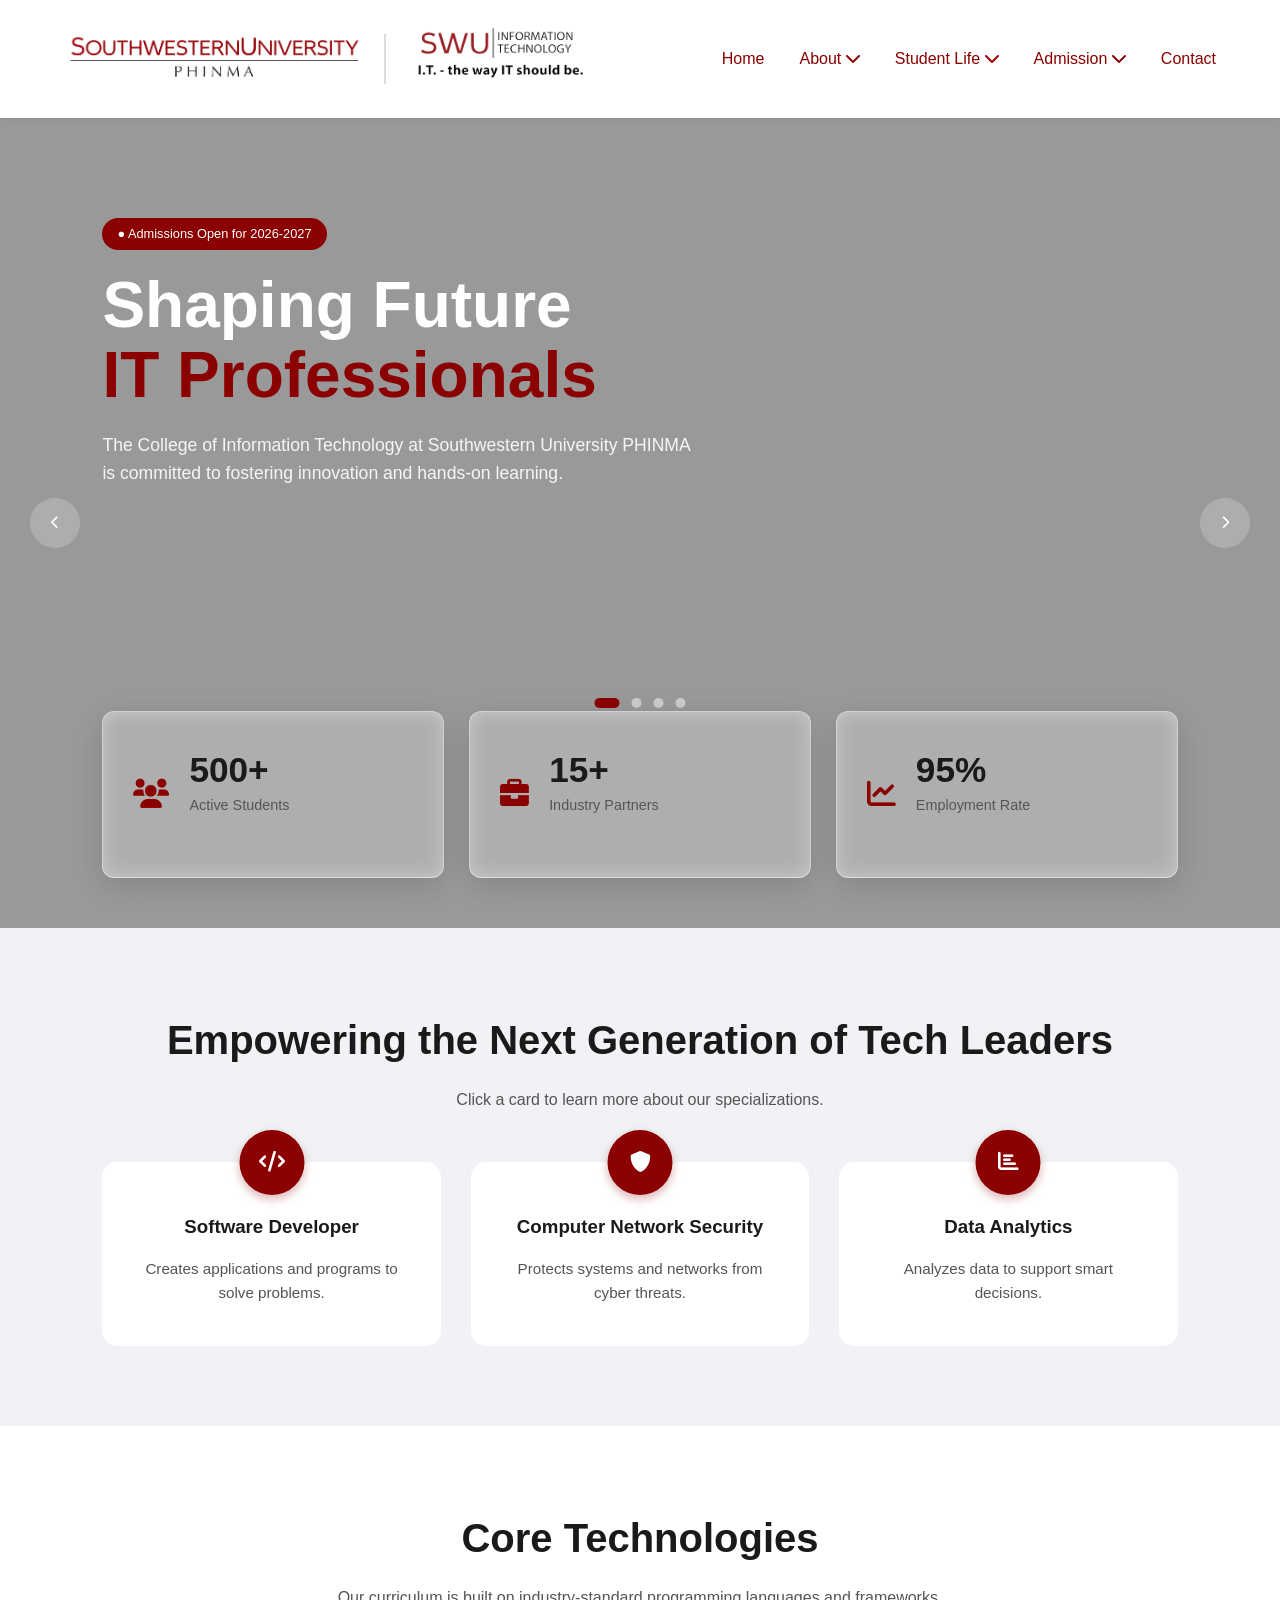
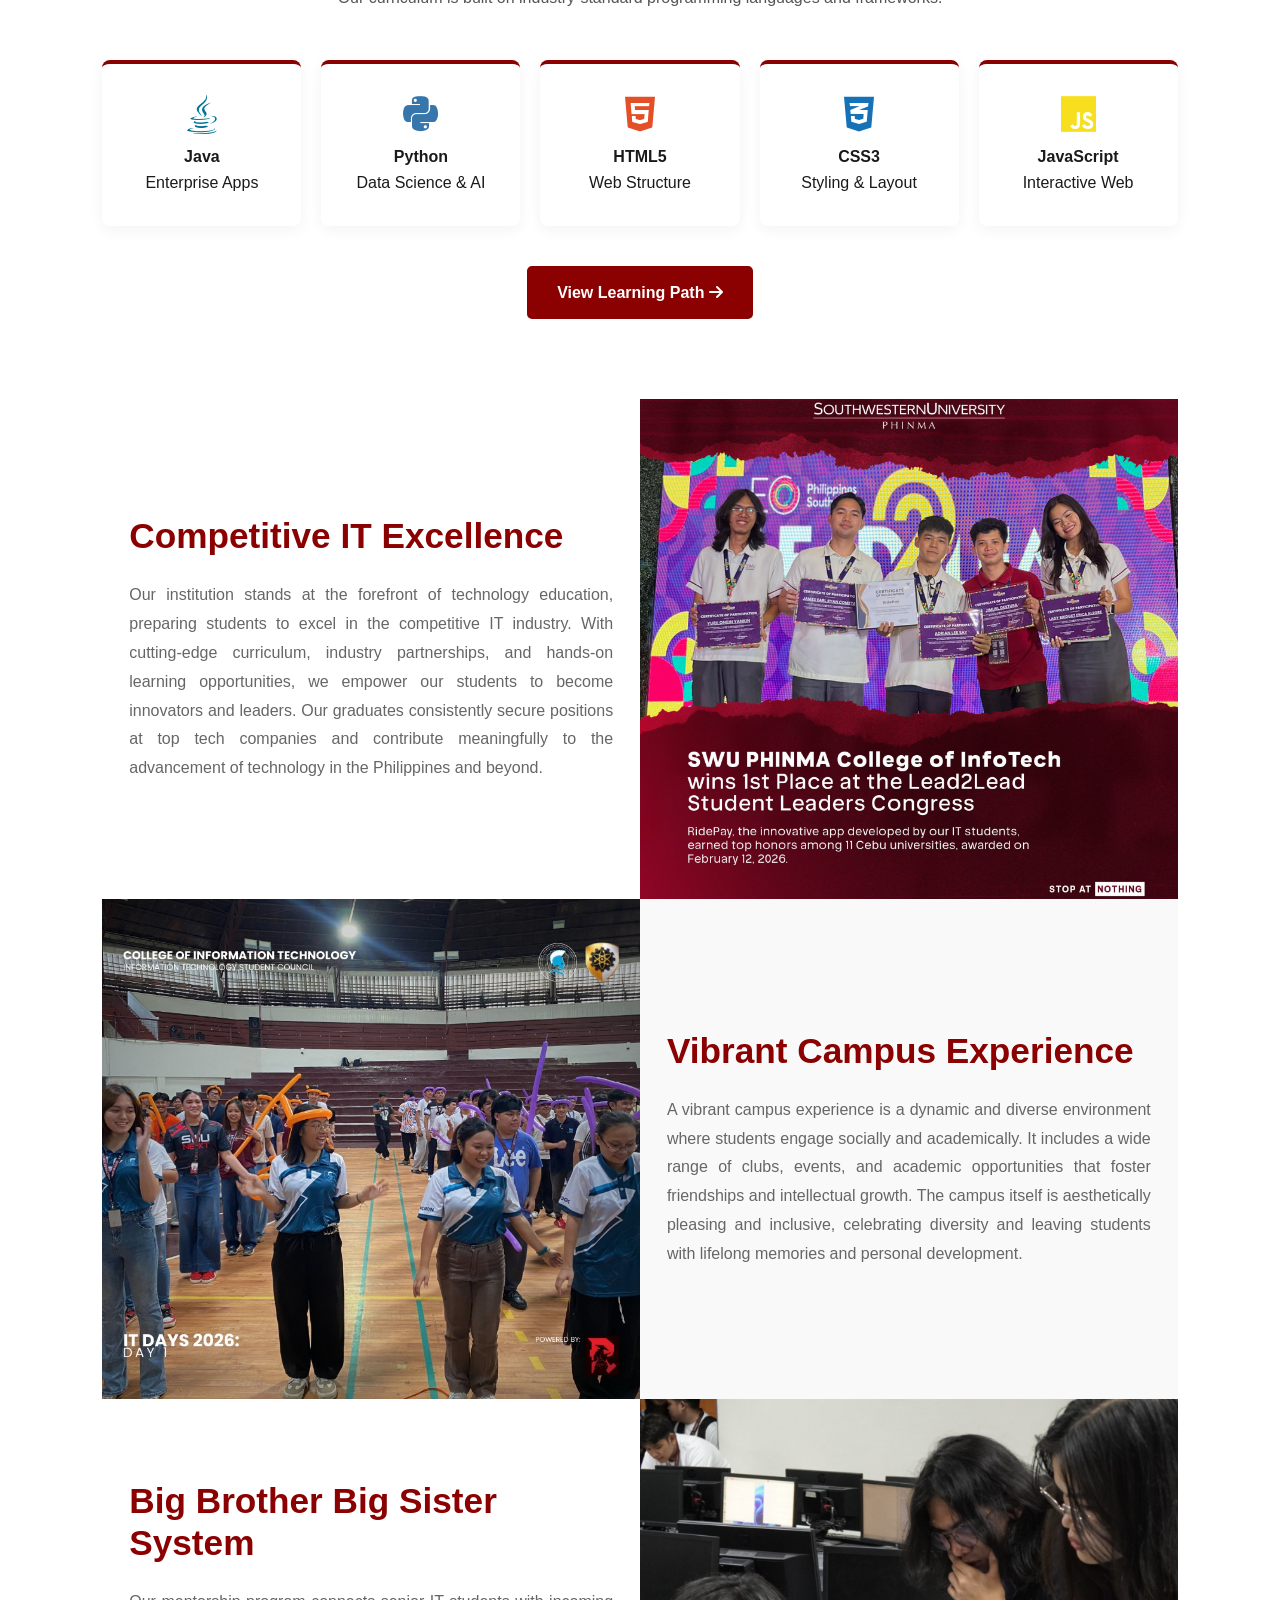
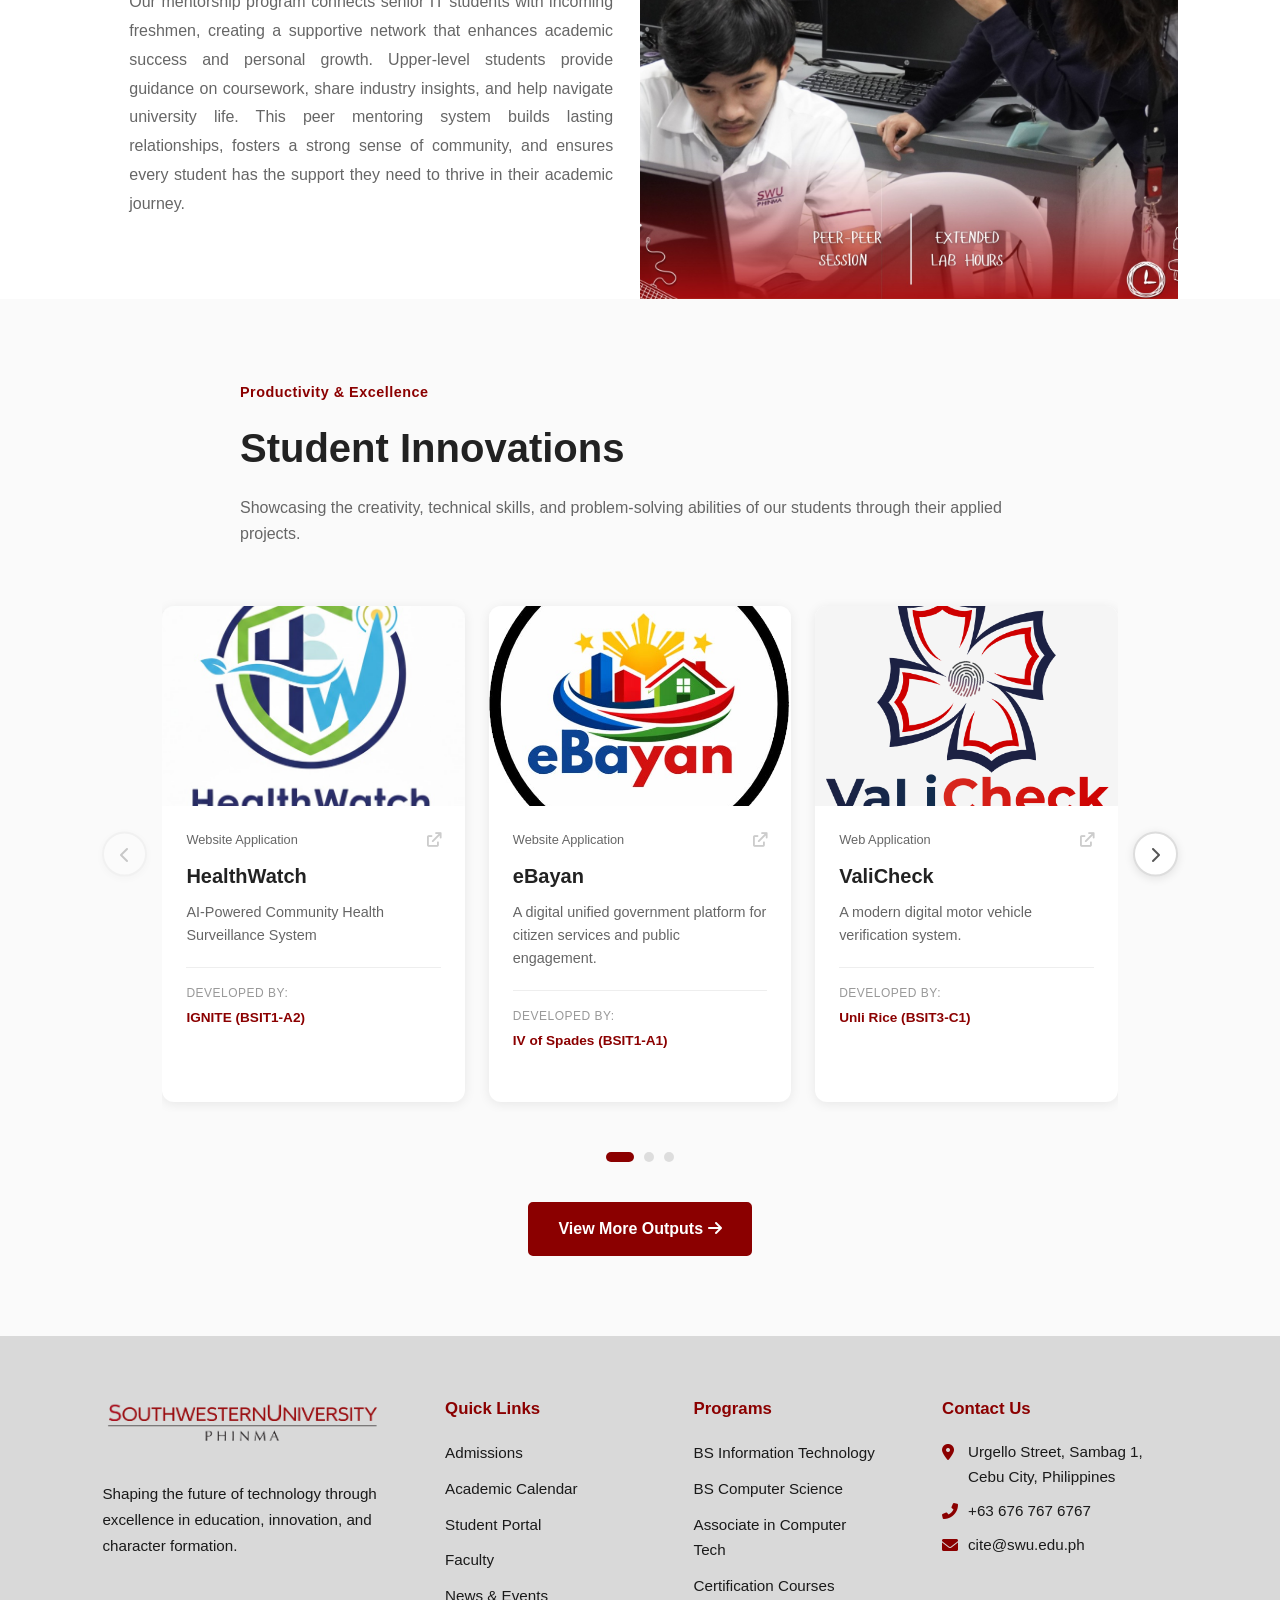
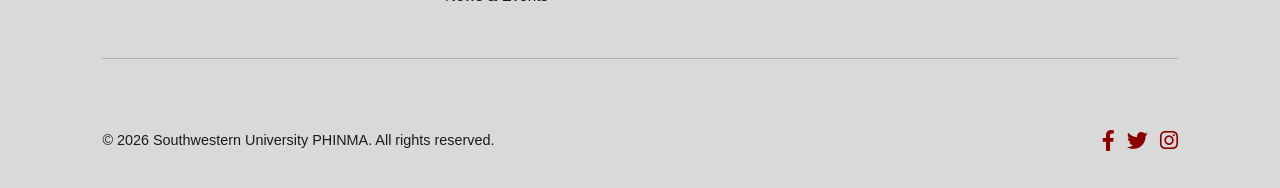
==== index.html @ 3eb36c4c "Initial commit" ====
<!DOCTYPE html>
<html lang="en">
<head>
    <meta charset="UTF-8">
    <meta name="viewport" content="width=device-width, initial-scale=1.0">
    <title>SWU PHINMA - College of Information Technology</title>
    <link rel="icon" type="image/png" href="assets/images/branding/logos/SWU-PHINMA-Seal.jpg">
    <link rel="stylesheet" href="https://cdnjs.cloudflare.com/ajax/libs/font-awesome/6.0.0/css/all.min.css">
    <link rel="stylesheet" href="assets/css/style.css">
</head>
<body>

    <header>
        <div class="logo-container">
            <a href="https://swu.phinma.edu.ph/" target="_blank" class="logo">
                <img src="assets/images/branding/logos/university_banner.swu.png" alt="Southwestern University PHINMA Logo" class="logo-img">
            </a>
            <div class="logo-divider"></div>
            <div class="logo it-logo">
                <a href="#">
                <img src="assets/images/branding/logos/it_banner.swu.png" alt="SWU Information Technology" class="it-logo-img">
                </a>
            </div>
        </div>
        <nav>
            <ul>
                <li><a href="#">Home</a></li>
                <li class="dropdown">
                    <a href="#">About <i class="fas fa-chevron-down"></i></a>
                    <ul class="dropdown-menu">
                        <li><a href="https://swu.phinma.edu.ph/about-swu/" target="_blank">About SWU</a></li>
                        <li><a href="pages/about-swu-it.html">About SWU-IT</a></li>
                        <li><a href="pages/virtual-tour.html">Virtual Tour</a></li>
                    </ul>
                </li>
                <li class="dropdown">
                    <a href="#">Student Life <i class="fas fa-chevron-down"></i></a>
                    <ul class="dropdown-menu">
                        <li><a href="#student-outputs-section">Student Outputs</a></li>
                        <li><a href="pages/organizations.html">Organizations</a></li>
                    </ul>
                </li>
                <li class="dropdown">
                    <a href="#">Admission <i class="fas fa-chevron-down"></i></a>
                    <ul class="dropdown-menu">
                        <li><a href="#">How to Apply</a></li>
                        <li><a href="#">Requirements</a></li>
                        <li><a href="#">Tuition Fees</a></li>
                    </ul>
                </li>
                <li><a href="pages/contact.html">Contact</a></li>
            </ul>
        </nav>
    </header>

    <section class="hero" id="home">
        <div class="slider">
            <div class="slide active">
                <video autoplay muted loop playsinline class="bg-media">
                    <source src="assets/videos/random_loop.mp4" type="video/mp4">
                </video>
            </div>
            <div class="slide"><img src="assets/images/gallery/rvr_opening.png" alt="SWU RVR Building" class="bg-media"></div>
            <div class="slide"><img src="assets/images/gallery/magna_people.png" alt="IT Magna Cum Laude Graduates" class="bg-media"></div>
            <div class="slide"><img src="assets/images/gallery/community.jpg" alt="Graduation" class="bg-media"></div>
        </div>

        <div class="hero-content">
            <a href="#admissions" class="admissions-badge">● Admissions Open for 2026-2027</a>
            <h1>Shaping Future<br><span class="highlight">IT Professionals</span></h1>
            <p>The College of Information Technology at Southwestern University PHINMA is committed to fostering innovation and hands-on learning.</p>
        </div>

        <button class="prev-btn"><i class="fas fa-chevron-left"></i></button>
        <button class="next-btn"><i class="fas fa-chevron-right"></i></button>

        <div class="indicators">
            <span class="dot active"></span>
            <span class="dot"></span>
            <span class="dot"></span>
            <span class="dot"></span>
        </div>

        <div class="stats-container">
            <div class="stat-card"><i class="fas fa-users"></i><div><h2>500+</h2><p>Active Students</p></div></div>
            <div class="stat-card"><i class="fas fa-briefcase"></i><div><h2>15+</h2><p>Industry Partners</p></div></div>
            <div class="stat-card"><i class="fas fa-chart-line"></i><div><h2>95%</h2><p>Employment Rate</p></div></div>
        </div>
    </section>

    <section class="section-padding bg-gray">
        <div class="section-header text-center">
            <h2>Empowering the Next Generation of Tech Leaders</h2>
            <p>Click a card to learn more about our specializations.</p>
        </div>
        <div class="career-grid">
            <div class="career-card">
                <div class="icon-circle"><i class="fas fa-code"></i></div>
                <h3>Software Developer</h3>
                <p>Creates applications and programs to solve problems.</p>
            </div>
            <div class="career-card">
                <div class="icon-circle"><i class="fas fa-shield-alt"></i></div>
                <h3>Computer Network Security</h3>
                <p>Protects systems and networks from cyber threats.</p>
            </div>
            <div class="career-card">
                <div class="icon-circle"><i class="fas fa-chart-bar"></i></div>
                <h3>Data Analytics</h3>
                <p>Analyzes data to support smart decisions.</p>
            </div>
        </div>
    </section>

    <section class="section-padding" id="learning-path-section">
        <div class="section-header text-center">
            <h2>Core Technologies</h2>
            <p>Our curriculum is built on industry-standard programming languages and frameworks.</p>
        </div>
        <div class="tech-grid">
            <div class="tech-card"><i class="fab fa-java java-color"></i><h4>Java</h4><p>Enterprise Apps</p></div>
            <div class="tech-card"><i class="fab fa-python python-color"></i><h4>Python</h4><p>Data Science & AI</p></div>
            <div class="tech-card"><i class="fab fa-html5 html-color"></i><h4>HTML5</h4><p>Web Structure</p></div>
            <div class="tech-card"><i class="fab fa-css3-alt css-color"></i><h4>CSS3</h4><p>Styling & Layout</p></div>
            <div class="tech-card"><i class="fab fa-js js-color"></i><h4>JavaScript</h4><p>Interactive Web</p></div>
        </div>
        <div class="text-center">
            <a href="javascript:void(0)" class="btn-red" id="viewPathBtn">
                View Learning Path <i class="fas fa-arrow-right"></i>
            </a>
        </div>
    </section>

    <!-- Campus Life & Programs Section -->
    <section class="campus-programs-section">
        <!-- Row 1: Competitive IT Excellence -->
        <div class="campus-row">
            <div class="campus-content">
                <h2>Competitive IT Excellence</h2>
                <p>Our institution stands at the forefront of technology education, preparing students to excel in the competitive IT industry. With cutting-edge curriculum, industry partnerships, and hands-on learning opportunities, we empower our students to become innovators and leaders. Our graduates consistently secure positions at top tech companies and contribute meaningfully to the advancement of technology in the Philippines and beyond.</p>
            </div>
            <div class="campus-image">
                <div class="image-placeholder">
                    <!-- ADD YOUR IMAGE HERE: Replace src with your image path -->
                    <img src="assets/images/organizations/Lead2Lead.jpg" alt="Competitive IT Excellence">
                    <!-- Example: <img src="assets/images/your-image.jpg" alt="Description"> -->
                </div>
            </div>
        </div>

        <!-- Row 2: Vibrant Campus Experience -->
        <div class="campus-row reverse">
            <div class="campus-image">
                <div class="image-placeholder">
                    <!-- ADD YOUR IMAGE HERE: Replace the icon below with <img src="assets/images/your-image.jpg" alt="Description"> -->
                    <img src="assets/images/organizations/VibrantExp.jpg">
                </div>
            </div>
            <div class="campus-content">
                <h2>Vibrant Campus Experience</h2>
                <p>A vibrant campus experience is a dynamic and diverse environment where students engage socially and academically. It includes a wide range of clubs, events, and academic opportunities that foster friendships and intellectual growth. The campus itself is aesthetically pleasing and inclusive, celebrating diversity and leaving students with lifelong memories and personal development.</p>
            </div>
        </div>

        <!-- Row 3: Big Brother Big Sister System -->
        <div class="campus-row">
            <div class="campus-content">
                <h2>Big Brother Big Sister System</h2>
                <p>Our mentorship program connects senior IT students with incoming freshmen, creating a supportive network that enhances academic success and personal growth. Upper-level students provide guidance on coursework, share industry insights, and help navigate university life. This peer mentoring system builds lasting relationships, fosters a strong sense of community, and ensures every student has the support they need to thrive in their academic journey.</p>
            </div>
            <div class="campus-image">
                <div class="image-placeholder">
                    <!-- ADD YOUR IMAGE HERE: Replace the icon below with <img src="assets/images/your-image.jpg" alt="Description"> -->
                    <img src="assets/images/organizations/BigBro.jpg">
                </div>
            </div>
        </div>
    </section>

    <!-- Sample Student Outputs Section -->
    <section class="section-padding bg-gray" id="student-outputs-section">
        <div class="outputs-header">
            <span class="section-badge">Productivity & Excellence</span>
            <h2>Student Innovations</h2>
            <p>Showcasing the creativity, technical skills, and problem-solving abilities of our students through their applied projects.</p>
        </div>

        <div class="outputs-carousel-wrapper">
            <button class="outputs-nav-btn prev-outputs-btn" aria-label="Previous projects">
                <i class="fas fa-chevron-left"></i>
            </button>

            <div class="outputs-carousel">
                <div class="outputs-track">
                    <!-- Project 1 -->
                    <div class="output-card">
                        <div class="output-card-image">
                            <img src="assets/images/projects/logos/HWLogo.png">
                            <button class="view-details-btn">View Details</button>
                        </div>
                        <div class="output-card-content">
                            <div class="output-header">
                                <span class="output-category">Website Application</span>
                                <i class="fas fa-arrow-up-right-from-square output-link-icon"></i>
                            </div>
                            <h3>HealthWatch</h3>
                            <p>AI-Powered Community Health Surveillance System</p>
                            <div class="output-footer">
                                <span class="developer-label">Developed by:</span>
                                <span class="developer-name">IGNITE (BSIT1-A2)</span>
                            </div>
                        </div>
                    </div>

                    <!-- Project 2 -->
                    <div class="output-card">
                        <div class="output-card-image">
                            <img src="assets/images/projects/logos/eBayanLogo.jpg">
                            <button class="view-details-btn">View Details</button>
                        </div>
                        <div class="output-card-content">
                            <div class="output-header">
                                <span class="output-category">Website Application</span>
                                <i class="fas fa-arrow-up-right-from-square output-link-icon"></i>
                            </div>
                            <h3>eBayan</h3>
                            <p>A digital unified government platform for citizen services and public engagement.</p>
                            <div class="output-footer">
                                <span class="developer-label">Developed by:</span>
                                <span class="developer-name">IV of Spades (BSIT1-A1)</span>
                            </div>
                        </div>
                    </div>

                    <!-- Project 3 -->
                    <div class="output-card">
                        <div class="output-card-image">
                            <img src="assets/images/projects/logos/VaLiCheckLogo.png">
                            <button class="view-details-btn">View Details</button>
                        </div>
                        <div class="output-card-content">
                            <div class="output-header">
                                <span class="output-category">Web Application</span>
                                <i class="fas fa-arrow-up-right-from-square output-link-icon"></i>
                            </div>
                            <h3>ValiCheck</h3>
                            <p>A modern digital motor vehicle verification system.</p>
                            <div class="output-footer">
                                <span class="developer-label">Developed by:</span>
                                <span class="developer-name">Unli Rice (BSIT3-C1)</span>
                            </div>
                        </div>
                    </div>

                    <!-- Project 4 -->
                    <div class="output-card">
                        <div class="output-card-image">
                            <i class="fas fa-shield-alt output-icon"></i>
                            <button class="view-details-btn">View Details</button>
                        </div>
                        <div class="output-card-content">
                            <div class="output-header">
                                <span class="output-category">Cybersecurity</span>
                                <i class="fas fa-arrow-up-right-from-square output-link-icon"></i>
                            </div>
                            <h3>Network Security Dashboard</h3>
                            <p>Real-time monitoring system for detecting and preventing network intrusions.</p>
                            <div class="output-footer">
                                <span class="developer-label">Developed by:</span>
                                <span class="developer-name">Security Team Beta</span>
                            </div>
                        </div>
                    </div>

                    <!-- Project 5 -->
                    <div class="output-card">
                        <div class="output-card-image">
                            <i class="fas fa-chart-line output-icon"></i>
                            <button class="view-details-btn">View Details</button>
                        </div>
                        <div class="output-card-content">
                            <div class="output-header">
                                <span class="output-category">Data Analytics</span>
                                <i class="fas fa-arrow-up-right-from-square output-link-icon"></i>
                            </div>
                            <h3>Sales Forecasting Tool</h3>
                            <p>Python-based analytics platform using machine learning for business predictions.</p>
                            <div class="output-footer">
                                <span class="developer-label">Developed by:</span>
                                <span class="developer-name">Data Science Group</span>
                            </div>
                        </div>
                    </div>

                    <!-- Project 6 -->
                    <div class="output-card">
                        <div class="output-card-image">
                            <i class="fas fa-shopping-cart output-icon"></i>
                            <button class="view-details-btn">View Details</button>
                        </div>
                        <div class="output-card-content">
                            <div class="output-header">
                                <span class="output-category">E-Commerce</span>
                                <i class="fas fa-arrow-up-right-from-square output-link-icon"></i>
                            </div>
                            <h3>Online Marketplace Platform</h3>
                            <p>Full-stack e-commerce solution with payment integration and inventory management.</p>
                            <div class="output-footer">
                                <span class="developer-label">Developed by:</span>
                                <span class="developer-name">BSIT-4 Group A</span>
                            </div>
                        </div>
                    </div>

                    <!-- Project 7 -->
                    <div class="output-card">
                        <div class="output-card-image">
                            <i class="fas fa-heartbeat output-icon"></i>
                            <button class="view-details-btn">View Details</button>
                        </div>
                        <div class="output-card-content">
                            <div class="output-header">
                                <span class="output-category">Healthcare</span>
                                <i class="fas fa-arrow-up-right-from-square output-link-icon"></i>
                            </div>
                            <h3>Patient Management System</h3>
                            <p>Hospital information system for managing patient records and appointments.</p>
                            <div class="output-footer">
                                <span class="developer-label">Developed by:</span>
                                <span class="developer-name">HealthTech Team</span>
                            </div>
                        </div>
                    </div>

                    <!-- Project 8 -->
                    <div class="output-card">
                        <div class="output-card-image">
                            <i class="fas fa-gamepad output-icon"></i>
                            <button class="view-details-btn">View Details</button>
                        </div>
                        <div class="output-card-content">
                            <div class="output-header">
                                <span class="output-category">Game Development</span>
                                <i class="fas fa-arrow-up-right-from-square output-link-icon"></i>
                            </div>
                            <h3>Educational Quiz Game</h3>
                            <p>Interactive learning game for students using Unity and C# programming.</p>
                            <div class="output-footer">
                                <span class="developer-label">Developed by:</span>
                                <span class="developer-name">GameDev Squad</span>
                            </div>
                        </div>
                    </div>

                    <!-- Project 9 -->
                    <div class="output-card">
                        <div class="output-card-image">
                            <i class="fas fa-robot output-icon"></i>
                            <button class="view-details-btn">View Details</button>
                        </div>
                        <div class="output-card-content">
                            <div class="output-header">
                                <span class="output-category">AI & Automation</span>
                                <i class="fas fa-arrow-up-right-from-square output-link-icon"></i>
                            </div>
                            <h3>Chatbot Assistant</h3>
                            <p>AI-powered chatbot for customer support using natural language processing.</p>
                            <div class="output-footer">
                                <span class="developer-label">Developed by:</span>
                                <span class="developer-name">AI Innovation Lab</span>
                            </div>
                        </div>
                    </div>
                </div>
            </div>

            <button class="outputs-nav-btn next-outputs-btn" aria-label="Next projects">
                <i class="fas fa-chevron-right"></i>
            </button>
        </div>

        <div class="outputs-indicators">
            <span class="outputs-dot active" data-page="0"></span>
            <span class="outputs-dot" data-page="1"></span>
            <span class="outputs-dot" data-page="2"></span>
        </div>

        <div class="text-center" style="margin-top: 40px;">
            <a href="outputs.html" class="btn-red">
                View More Outputs <i class="fas fa-arrow-right"></i>
            </a>
        </div>
    </section>

    <!-- Career Specialization Modal -->
    <div id="careerModal" class="modal">
        <div class="modal-content">
            <span class="close-btn">&times;</span>
            <div class="modal-header">
                <div class="modal-icon" id="modalIcon"><i class="fas fa-laptop-code"></i></div>
                <div class="header-text">
                    <h2 id="modalTitle">Title</h2>
                    <p id="modalDesc">Description goes here...</p>
                </div>
            </div>
            <div class="modal-body">
                <div class="modal-grid">
                    <div class="modal-column">
                        <h3><i class="fas fa-book-open"></i> Core Courses</h3>
                        <ul id="coreCourses"></ul>
                    </div>
                    <div class="modal-column">
                        <h3><i class="fas fa-briefcase"></i> Career Opportunities</h3>
                        <ul id="careerOps"></ul>
                    </div>
                </div>
                <div class="modal-footer-grid">
                    <div class="tags-section">
                        <h3><i class="fas fa-tools"></i> Tools</h3>
                        <div id="toolsTags" class="tag-container"></div>
                    </div>
                    <div class="tags-section">
                        <h3><i class="fas fa-graduation-cap"></i> Skills</h3>
                        <div id="skillsTags" class="tag-container"></div>
                    </div>
                </div>
            </div>
        </div>
    </div>

   <!-- Core Technologies Learning Path Modal -->
<div id="techPathModal" class="modal">
    <div class="modal-content">
        <span class="close-btn">&times;</span>
        
        <div class="modal-header">
            <div class="modal-icon">
                <i class="fas fa-code"></i>
            </div>
            <div class="header-text">
                <h2>Core Technologies Learning Path</h2>
                <p>Our comprehensive curriculum ensures students master the most in-demand programming languages and technologies used in the industry today.</p>
            </div>
        </div>
        
        <div class="modal-body">
            <div class="tech-carousel-wrapper">
                <button class="carousel-arrow prev-arrow" aria-label="Previous slide">
                    <i class="fas fa-chevron-left"></i>
                </button>

                <div class="tech-carousel">
                    <div class="tech-slide-track">
                        <!-- Java Slide -->
                        <div class="tech-slide" data-tech="java">
                            <div class="tech-slide-left">
                                <div class="tech-icon-large">
                                    <i class="fab fa-java"></i>
                                </div>
                                <h3>Java</h3>
                                <p class="tech-role">Enterprise Applications</p>
                            </div>
                            <div class="tech-slide-right">
                                <div class="tech-description">
                                    <p>Industry-standard language for building robust, scalable enterprise applications. Students learn object-oriented programming, data structures, and software design patterns.</p>
                                </div>
                                <div class="projects-section">
                                    <h4><i class="fas fa-tasks"></i> Sample Projects</h4>
                                    <ul class="project-list">
                                        <li><i class="fas fa-times-circle checkbox-icon"></i> Library Management System</li>
                                        <li><i class="fas fa-times-circle checkbox-icon"></i> Banking Application</li>
                                        <li><i class="fas fa-times-circle checkbox-icon"></i> E-commerce Platform</li>
                                    </ul>
                                </div>
                            </div>
                        </div>
                        
                        <!-- Python Slide -->
                        <div class="tech-slide" data-tech="python">
                            <div class="tech-slide-left">
                                <div class="tech-icon-large">
                                    <i class="fab fa-python"></i>
                                </div>
                                <h3>Python</h3>
                                <p class="tech-role">Data Science & AI</p>
                            </div>
                            <div class="tech-slide-right">
                                <div class="tech-description">
                                    <p>Versatile language used for data analysis, machine learning, and automation. Students work with popular libraries like NumPy, Pandas, and TensorFlow.</p>
                                </div>
                                <div class="projects-section">
                                    <h4><i class="fas fa-tasks"></i> Sample Projects</h4>
                                    <ul class="project-list">
                                        <li><i class="fas fa-times-circle checkbox-icon"></i> Data Analytics Dashboard</li>
                                        <li><i class="fas fa-times-circle checkbox-icon"></i> Machine Learning Models</li>
                                        <li><i class="fas fa-times-circle checkbox-icon"></i> Web Scraping Tools</li>
                                    </ul>
                                </div>
                            </div>
                        </div>
                        
                        <!-- HTML5 Slide -->
                        <div class="tech-slide" data-tech="html">
                            <div class="tech-slide-left">
                                <div class="tech-icon-large">
                                    <i class="fab fa-html5"></i>
                                </div>
                                <h3>HTML5</h3>
                                <p class="tech-role">Web Structure</p>
                            </div>
                            <div class="tech-slide-right">
                                <div class="tech-description">
                                    <p>Foundation of web development. Students master semantic markup, accessibility standards, and modern HTML5 features for building structured web content.</p>
                                </div>
                                <div class="projects-section">
                                    <h4><i class="fas fa-tasks"></i> Sample Projects</h4>
                                    <ul class="project-list">
                                        <li><i class="fas fa-times-circle checkbox-icon"></i> Portfolio Websites</li>
                                        <li><i class="fas fa-times-circle checkbox-icon"></i> Landing Pages</li>
                                        <li><i class="fas fa-times-circle checkbox-icon"></i> Web Applications</li>
                                    </ul>
                                </div>
                            </div>
                        </div>
                        
                        <!-- CSS3 Slide -->
                        <div class="tech-slide" data-tech="css">
                            <div class="tech-slide-left">
                                <div class="tech-icon-large">
                                    <i class="fab fa-css3-alt"></i>
                                </div>
                                <h3>CSS3</h3>
                                <p class="tech-role">Styling & Layout</p>
                            </div>
                            <div class="tech-slide-right">
                                <div class="tech-description">
                                    <p>Modern styling language for creating responsive, beautiful interfaces. Covers Flexbox, Grid, animations, and CSS frameworks like Tailwind.</p>
                                </div>
                                <div class="projects-section">
                                    <h4><i class="fas fa-tasks"></i> Sample Projects</h4>
                                    <ul class="project-list">
                                        <li><i class="fas fa-times-circle checkbox-icon"></i> Responsive Designs</li>
                                        <li><i class="fas fa-times-circle checkbox-icon"></i> UI Components</li>
                                        <li><i class="fas fa-times-circle checkbox-icon"></i> Animation Libraries</li>
                                    </ul>
                                </div>
                            </div>
                        </div>
                        
                        <!-- JavaScript Slide -->
                        <div class="tech-slide" data-tech="javascript">
                            <div class="tech-slide-left">
                                <div class="tech-icon-large">
                                    <i class="fab fa-js"></i>
                                </div>
                                <h3>JavaScript</h3>
                                <p class="tech-role">Interactive Web</p>
                            </div>
                            <div class="tech-slide-right">
                                <div class="tech-description">
                                    <p>Essential for modern web development. Students learn ES6+, DOM manipulation, async programming, and popular frameworks like React.</p>
                                </div>
                                <div class="projects-section">
                                    <h4><i class="fas fa-tasks"></i> Sample Projects</h4>
                                    <ul class="project-list">
                                        <li><i class="fas fa-check-circle checkbox-icon checked"></i> Interactive Web Apps</li>
                                        <li><i class="fas fa-check-circle checkbox-icon checked"></i> Single Page Applications</li>
                                        <li><i class="fas fa-check-circle checkbox-icon checked"></i> Real-time Features</li>
                                    </ul>
                                </div>
                            </div>
                        </div>
                    </div>
                </div>

                <button class="carousel-arrow next-arrow" aria-label="Next slide">
                    <i class="fas fa-chevron-right"></i>
                </button>
            </div>
            
            <!-- Carousel Navigation -->
            <div class="carousel-controls">
                <div class="carousel-dots">
                    <span class="carousel-dot active" data-index="0"></span>
                    <span class="carousel-dot" data-index="1"></span>
                    <span class="carousel-dot" data-index="2"></span>
                    <span class="carousel-dot" data-index="3"></span>
                    <span class="carousel-dot" data-index="4"></span>
                </div>
                
                <div class="swipe-hint">
                    <i class="fas fa-arrows-alt-h"></i>
                    <span>Swipe or drag to explore technologies</span>
                </div>
            </div>
            
            <!-- Progressive Learning Approach -->
            <div class="progressive-approach">
                <div class="approach-icon">
                    <i class="fas fa-chart-line"></i>
                </div>
                <div class="approach-content">
                    <h3>Progressive Learning Approach</h3>
                    <p>Students progress from foundational concepts to advanced applications through hands-on projects, real-world case studies, and collaborative team work. Each technology builds upon previous knowledge, creating a comprehensive skill set that prepares graduates for immediate industry contribution.</p>
                </div>
            </div>
        </div>
    </div>
</div>

    <!-- Student Output Details Modal -->
    <div id="outputDetailsModal" class="modal">
        <div class="output-modal-content">
            <!-- Modal Header with Project Title -->
            <div class="output-modal-header">
                <h2 id="outputModalTitle">Project Title</h2>
                <span class="close-btn" id="closeOutputModal">&times;</span>
            </div>

            <!-- Modal Body -->
            <div class="output-modal-body">
                <!-- Project Logo in right white space -->
                <div class="modal-side-logo">
                    <img id="projectLogo" src="" alt="Project Logo">
                </div>
                <!-- Project Type Badge and Developer Info -->
                <div class="output-modal-top">
                    <div class="project-type-badge">
                        <i class="fas fa-desktop"></i>
                        <span id="outputProjectType">Desktop Application</span>
                    </div>
                    <div class="developer-info">
                        <span class="dev-label">Developed by</span>
                        <span class="dev-team" id="outputDevTeam">Team Alpha (BSIT-3)</span>
                    </div>
                </div>

                <!-- Action Buttons -->
                <div class="output-action-buttons">
                    <button class="action-btn source-code-btn" id="viewSourceBtn">
                        <i class="fab fa-github"></i> View Source Code
                        <i class="fas fa-external-link-alt"></i>
                    </button>
                </div>

                <!-- Open Source Repository Section -->
                <div class="open-source-section" id="openSourceSection">
                    <div class="open-source-header">
                        <i class="fab fa-github"></i>
                        <span>Open Source Repository</span>
                    </div>
                    <p id="openSourceDesc">This project is open-source and available on GitHub. Students can fork, contribute, and learn from the codebase.</p>
                    <div class="repo-link">
                        Repository: <a href="#" id="repoLink" target="_blank">View on GitHub →</a>
                    </div>
                </div>

                <!-- Project Overview -->
                <div class="project-overview-section">
                    <h3>Project Overview</h3>
                    <p id="outputOverview">Project description goes here...</p>
                </div>

                <!-- Project Stats Cards -->
                <div class="project-stats-grid">
                    <div class="stat-item">
                        <i class="fas fa-calendar-alt"></i>
                        <div class="stat-content">
                            <div class="stat-value" id="outputDuration">4 months</div>
                            <div class="stat-label">Duration</div>
                        </div>
                    </div>
                    <div class="stat-item">
                        <i class="fas fa-users"></i>
                        <div class="stat-content">
                            <div class="stat-value" id="outputTeamSize">4 students</div>
                            <div class="stat-label">Team Size</div>
                        </div>
                    </div>
                    <div class="stat-item">
                        <i class="fas fa-code"></i>
                        <div class="stat-content">
                            <div class="stat-value" id="outputTechCount">4</div>
                            <div class="stat-label">Technologies</div>
                        </div>
                    </div>
                </div>

                <!-- Technologies Used -->
                <div class="technologies-section">
                    <h3>Technologies Used</h3>
                    <div class="tech-tags" id="outputTechTags">
                        <!-- Tech tags will be populated by JS -->
                    </div>
                </div>

                <!-- Key Features -->
                <div class="key-features-section">
                    <h3>Key Features</h3>
                    <ul class="features-list" id="outputFeaturesList">
                        <!-- Features will be populated by JS -->
                    </ul>
                </div>

                <!-- Screenshots Section -->
                <div class="screenshots-section">
                    <h3>Screenshots</h3>
                    <div class="screenshots-grid" id="outputScreenshots">
                        <!-- Screenshots will be dynamically populated by JavaScript -->
                    </div>
                </div>

                <!-- Project Outcome -->
                <div class="project-outcome-section" id="outputOutcomeSection">
                    <h3>Project Outcome</h3>
                    <p id="outputOutcome">Deployed in university library, serving 500+ students daily</p>
                </div>
            </div>
        </div>
    </div>

    <!-- Image Lightbox -->
    <div id="imageLightbox">
        <div class="lightbox-content">
            <span class="lightbox-close">&times;</span>
            <img id="lightboxImage" src="" alt="Screenshot">
            <div class="lightbox-caption" id="lightboxCaption"></div>
        </div>
    </div>

    <!-- Footer Section -->
    <footer class="footer" id="footer">
        <div class="footer-content">
            <!-- Footer Main - Four Columns -->
            <div class="footer-main">
                <div class="footer-column footer-brand">
                    <img src="assets/images/branding/logos/university_banner.swu.png" alt="Southwestern University PHINMA Logo" class="footer-logo-img">
                    <p class="footer-description">Shaping the future of technology through excellence in education, innovation, and character formation.</p>
                </div>

                <div class="footer-column">
                    <h3>Quick Links</h3>
                    <ul>
                        <li><a href="#admissions">Admissions</a></li>
                        <li><a href="#calendar">Academic Calendar</a></li>
                        <li><a href="#portal">Student Portal</a></li>
                        <li><a href="#faculty">Faculty</a></li>
                        <li><a href="#news">News & Events</a></li>
                    </ul>
                </div>

                <div class="footer-column">
                    <h3>Programs</h3>
                    <ul>
                        <li><a href="#bs-it">BS Information Technology</a></li>
                        <li><a href="#bs-cs">BS Computer Science</a></li>
                        <li><a href="#associate">Associate in Computer Tech</a></li>
                        <li><a href="#certification">Certification Courses</a></li>
                    </ul>
                </div>

                <div class="footer-column">
                    <h3>Contact Us</h3>
                    <ul class="contact-list">
                        <li><i class="fas fa-map-marker-alt"></i> <span>Urgello Street, Sambag 1, Cebu City, Philippines</span></li>
                        <li><i class="fas fa-phone-alt"></i> <span>+63 676 767 6767</span></li>
                        <li><i class="fas fa-envelope"></i> <span>cite@swu.edu.ph</span></li>
                    </ul>
                </div>
            </div>

            <!-- Footer Bottom - Copyright and Social -->
            <div class="footer-bottom">
                <p>&copy; 2026 Southwestern University PHINMA. All rights reserved.</p>
                <div class="social-icons">
                    <a href="https://www.facebook.com/SWUInfoTech" target="_blank"="Facebook"><i class="fab fa-facebook-f"></i></a>
                    <a href="#" aria-label="Twitter"><i class="fab fa-twitter"></i></a>
                    <a href="#" aria-label="Instagram"><i class="fab fa-instagram"></i></a>
                </div>
            </div>
        </div>
    </footer>

    <script src="assets/js/script.js"></script>
</body>
</html>
---- assets/css/style.css ----
:root {
    --primary-red: #8b0000;
    --text-dark: #1a1a1a;
    --text-gray: #555;
    --bg-light: #f4f4f4;
    --white: #ffffff;
    --gray-divider: #ddd;
}
html {
    scroll-behavior: smooth;
}
* {
    margin: 0;
    padding: 0;
    box-sizing: border-box;
    font-family: 'Segoe UI', Tahoma, Geneva, Verdana, sans-serif;
}

body {
    line-height: 1.6;
    color: var(--text-dark);
    opacity: 0;
    animation: fadeIn 0.4s ease-in forwards;
}

/* Page Transition Animations */
@keyframes fadeIn {
    to {
        opacity: 1;
    }
}

@keyframes fadeOut {
    from {
        opacity: 1;
    }
    to {
        opacity: 0;
    }
}

body.page-transitioning {
    animation: fadeOut 0.3s ease-out forwards;
}

/* Common Classes */
.section-padding { padding: 80px 8%; }
.bg-gray { background-color: #f0f2f5; }
.text-center { text-align: center; }
.text-left { text-align: left; }

/* 1. Header */
header {
    display: flex;
    justify-content: space-between;
    align-items: center;
    padding: 25px 5%;
    background: var(--white);
    position: sticky;
    top: 0;
    z-index: 1050;
    box-shadow: 0 2px 5px rgba(0,0,0,0.05);
}

.logo-container {
    display: flex;
    align-items: center;
    gap: 20px;
}

.logo {
    display: flex;
    align-items: center;
}

.logo-divider {
    width: 2px;
    height: 50px;
    background: #ddd;
}

.brand-name {
    color: var(--primary-red);
    font-weight: normal;
    letter-spacing: -1px;
}

.brand-name .bold { font-weight: bold; }

.brand-sub {
    font-size: 10px;
    letter-spacing: 5px;
    color: var(--text-gray);
    margin-top: -5px;
}

.logo-img {
    width: 300px;
    max-width: 100%;
    height: auto;
}

.it-logo-img {
    height: 60px;
    width: auto;
    max-width: 100%;
}
.dropdown {
    position: relative;
}

/* 2. Style the hidden dropdown menu */
.dropdown-menu {
    position: absolute;
    top: 100%; 
    left: 0;
    background-color: var(--white);
    min-width: 180px;
    list-style: none;
    display: block;
    
    /* Hide and move down slightly for the animation */
    opacity: 0;
    visibility: hidden;
    transform: translateY(10px);
    
    box-shadow: 0 8px 20px rgba(0,0,0,0.1);
    border-top: 3px solid var(--primary-red);
    padding: 10px 0;
    transition: all 0.3s ease;
    z-index: 1000;
}

/* 3. Style the links inside the dropdown */
.dropdown-menu li a {
    padding: 10px 20px;
    display: block;
    color: var(--text-dark) !important; /* Overriding primary red */
    font-size: 0.85rem;
    font-weight: 400;
}

/* Remove the underline effect from dropdown links if you want a cleaner look */
.dropdown-menu li a::after {
    display: none;
}

.dropdown-menu li a:hover {
    background-color: #f8f9fa;
    color: var(--primary-red) !important;
}

/* 4. Show the menu on hover */
.dropdown:hover .dropdown-menu {
    opacity: 1;
    visibility: visible;
    transform: translateY(0);
}

/* Add a small rotation to the arrow icon on hover */
.dropdown:hover i {
    transform: rotate(180deg);
    transition: transform 0.3s ease;
}
nav ul {
    display: flex;
    list-style: none;
    gap: 35px;
}
nav ul li a {
    text-decoration: none;
    color: var(--primary-red);
    font-weight: 500;
    font-size: 1rem;
    position: relative; /* Essential for positioning the underline */
    padding: 5px 0;    /* Adds a little space for the line */
}

/* Create the underline state */
nav ul li a::after {
    content: '';
    position: absolute;
    width: 0; /* Start with no width */
    height: 2px;
    bottom: 0;
    left: 0;
    background-color: var(--primary-red);
    transition: width 0.3s ease; /* This makes it animate smoothly */
}

/* Trigger the underline on hover */
nav ul li a:hover::after {
    width: 100%; /* Grow to full width on hover */
}

/* Header Responsive */
@media (max-width: 768px) {
    .logo-container {
        flex-direction: column;
        gap: 10px;
        align-items: flex-start;
    }

    .logo-divider {
        display: none;
    }

    .it-logo-img {
        height: 50px;
    }

    .logo-img {
        width: 220px;
    }

    header {
        padding: 20px 5%;
    }
}

/* 2. Hero Section */
.hero {
    position: relative;
    height: 90vh;
    overflow: hidden; 
    display: flex;
    flex-direction: column;
    justify-content: flex-start;
    padding: 0 8%;
}

/* 1. Background Media Handling */
.slider, .slide {
    position: absolute;
    top: 0;
    left: 0;
    width: 100%;
    height: 100%;
    z-index: 0; /* Changed from -2 to 0 */
}

.slide {
    opacity: 0;
    transition: opacity 1s ease-in-out;
}

.slide.active {
    opacity: 1;
}

.bg-media {
    width: 100%;
    height: 100%;
    object-fit: cover;
}

/* 2. Dark Overlay - FIXED */
.hero::after {
    content: '';
    position: absolute;
    top: 0;
    left: 0;
    width: 100%;
    height: 100%;
    background: rgba(0, 0, 0, 0.4); 
    z-index: 1; /* Sits directly on top of the media */
    pointer-events: none; 
}

/* 3. Content Positioning */
.admissions-badge, .hero h1, .hero p {
    position: relative;
    z-index: 10; /* Ensures text is above overlay */
}

.admissions-badge {
    background: var(--primary-red);
    color: white;
    padding: 6px 15px;
    border-radius: 20px;
    font-size: 0.8rem;
    width: fit-content;
    margin-bottom: 20px;
    margin-top: 100px;
    text-decoration: none;
    display: inline-block;
    transition: all 0.3s ease;
    cursor: pointer;
}

.admissions-badge:hover {
    background: #a00000;
    transform: scale(1.05);
    box-shadow: 0 4px 12px rgba(139, 0, 0, 0.4);
}

.hero h1 {
    font-size: 4rem;
    line-height: 1.1;
    margin-bottom: 20px;
    color: white;
}

.hero .highlight { color: var(--primary-red); }

.hero p {
    max-width: 600px;
    font-size: 1.1rem;
    color: rgba(255, 255, 255, 0.9);
    margin-bottom: 30px;
}

/* 4. Navigation Buttons */
.prev-btn, .next-btn {
    position: absolute;
    top: 50%;
    transform: translateY(-50%);
    background: rgba(255, 255, 255, 0.2);
    border: none;
    color: white;
    width: 50px;
    height: 50px;
    border-radius: 50%;
    cursor: pointer;
    z-index: 100; /* Highest layer for clicking */
    transition: 0.3s ease;
}

.prev-btn:hover, .next-btn:hover {
    background: var(--primary-red);
}

.prev-btn { left: 30px; }
.next-btn { right: 30px; }

/* 5. Indicators */
.indicators {
    position: absolute;
    bottom: 220px; 
    left: 50%;
    transform: translateX(-50%);
    display: flex;
    gap: 12px;
    z-index: 100;
}

.dot {
    width: 10px;
    height: 10px;
    background: rgba(255, 255, 255, 0.5);
    border-radius: 50%;
    cursor: pointer;
    transition: 0.3s ease;
}

.dot.active {
    background: var(--primary-red);
    width: 25px;
    border-radius: 5px;
}

/* 6. Stats Container - FIXED */
.stats-container {
    display: flex;
    gap: 25px;
    position: absolute;
    bottom: 50px; 
    left: 8%;
    right: 8%;
    z-index: 100; /* Ensure this is above the hero::after overlay */
}

.stat-card {
    background: rgba(255, 255, 255, 0.5); 
    backdrop-filter: blur(10px);
    -webkit-backdrop-filter: blur(10px);
    padding: 30px;
    border-radius: 12px;
    flex: 1;
    box-shadow: 0 8px 32px rgba(0, 0, 0, 0.15);
    border: 1px solid rgba(255, 255, 255, 0.3);
    display: flex;
    align-items: center;
    gap: 20px;
    
    /* RE-INTEGRATED TRANSITION */
    transition: transform 0.3s ease, background 0.3s ease, box-shadow 0.3s ease;
    cursor: pointer;
}

/* RE-INTEGRATED HOVER EFFECT */
.stat-card:hover {
    transform: translateY(-10px);
    background: rgba(255, 255, 255, 0.85); /* Slightly more solid on hover */
    box-shadow: 0 12px 40px rgba(0, 0, 0, 0.3);
}

.stat-card i { 
    color: var(--primary-red); 
    font-size: 1.8rem; 
}

.stat-card h2 { 
    font-size: 2.2rem; 
    margin-bottom: -5px; 
}

.stat-card p { 
    font-size: 0.9rem; 
    color: var(--text-gray); 
    font-weight: 500;
}

/* 3. Career Paths */
.section-header h2 {
    font-size: 2.5rem;
    margin-bottom: 15px;
    
}

.section-header p {
    color: var(--text-gray);
    max-width: 650px;
    margin-bottom: 50px;
}

.text-center p { margin-left: auto; margin-right: auto; }

.career-grid {
    display: grid;
    grid-template-columns: repeat(3, 1fr);
    gap: 30px;
}

.career-card {
    background: var(--white);
    padding: 50px 30px 40px;
    border-radius: 15px;
    position: relative;
    text-align: center;
    cursor: pointer;
    transition: transform 0.3s;
}

.career-card:hover {
    transform: translateY(-10px);
}

.icon-circle {
    width: 65px;
    height: 65px;
    background: var(--primary-red);
    color: white;
    border-radius: 50%;
    display: flex;
    align-items: center;
    justify-content: center;
    position: absolute;
    top: -32px;
    left: 50%;
    transform: translateX(-50%);
    font-size: 1.3rem;
    box-shadow: 0 4px 10px rgba(139, 0, 0, 0.3);
}

.career-card h3 { margin-bottom: 15px; }
.career-card p { color: var(--text-gray); font-size: 0.95rem; }

/* Modal Styles */
.modal {
    display: none; 
    position: fixed;
    z-index: 9999;
    left: 0; top: 0;
    width: 100%; height: 100%;
    background: rgba(0,0,0,0.8);
    backdrop-filter: blur(8px);
}

.modal-content {
    background: white;
    margin: 5% auto;
    width: 90%;
    max-width: 800px;
    border-radius: 20px;
    overflow: hidden;
    animation: slideUp 0.4s ease;
}

@keyframes slideUp {
    from { transform: translateY(50px); opacity: 0; }
    to { transform: translateY(0); opacity: 1; }
}

.modal-header {
    background: #8b0000;
    color: white;
    padding: 40px;
    display: flex;
    gap: 20px;
    align-items: center;
    position: relative;
}

.modal-icon {
    font-size: 3rem;
    background: rgba(255,255,255,0.2);
    padding: 15px;
    border-radius: 12px;
}

.close-btn {
    position: absolute;
    right: 20px; top: 15px;
    font-size: 30px;
    cursor: pointer;
    color: white;
}

.modal-body { padding: 40px; }
.modal-grid { display: grid; grid-template-columns: 1fr 1fr; gap: 30px; margin-bottom: 30px; }
.modal-column h3 { margin-bottom: 15px; color: #333; }
.modal-column ul { list-style: none; }
.modal-column li::before { content: "•"; color: #8b0000; margin-right: 10px; font-weight: bold; }

/* Tags Styling */
.tag-container { display: flex; flex-wrap: wrap; gap: 8px; }
.tag-container span {
    background: #f0f2f5;
    padding: 6px 12px;
    border-radius: 6px;
    font-size: 0.8rem;
    color: #444;
}

/* Skill tags (light red background) */
#skillsTags span { background: #fff1f1; color: var(--primary-red); }

/* --- Core Tech Grid --- */
.tech-grid {
    display: grid;
    grid-template-columns: repeat(auto-fit, minmax(150px, 1fr));
    gap: 20px;
    margin-bottom: 40px;
}

.tech-card {
    background: var(--white);
    padding: 30px 10px;
    border-top: 4px solid var(--primary-red);
    border-radius: 8px;
    box-shadow: 0 4px 15px rgba(0,0,0,0.05);
    text-align: center;
    transition: transform 0.3s ease;
    cursor: pointer;
}

.tech-card:hover {
    transform: translateY(-5px);
}

.tech-card i {
    font-size: 2.5rem;
    margin-bottom: 10px;
}

.java-color { color: #007396; }
.python-color { color: #3776AB; }
.html-color { color: #E34F26; }
.css-color { color: #1572B6; }
.js-color { color: #F7DF1E; }

/* --- Responsive View Learning Path Button --- */
.btn-red {
    display: inline-block;
    background: var(--primary-red);
    color: var(--white);
    padding: 12px 28px;
    border-radius: 5px;
    text-decoration: none;
    font-weight: 600;
    border: 2px solid var(--primary-red);
    transition: all 0.3s ease-in-out;
    cursor: pointer;
}

/* Hover Effect: Transparent background, Red text */
.btn-red:hover {
    background: transparent;
    color: var(--primary-red);
    transform: translateX(8px);
}

/* Visual Feedback for Long Press */
.career-card.active-press {
    transform: scale(0.96);
    filter: brightness(0.9);
}

/* ===== TECH MODAL STYLES ===== */
#techPathModal .modal-content {
    max-width: 900px;
    width: 90%;
    max-height: 90vh;
    margin: 5vh auto;
    display: flex;
    flex-direction: column;
    overflow: hidden;
}

#techPathModal .modal-body {
    overflow-y: auto;
    flex: 1;
    padding: 30px 40px 40px;
}

/* Tech Carousel Wrapper */
.tech-carousel-wrapper {
    position: relative;
    margin: 20px 0;
}

/* Tech Carousel */
.tech-carousel {
    position: relative;
    overflow: hidden;
    background: white;
    border: 1px solid #e0e0e0;
    border-radius: 12px;
    box-shadow: 0 2px 12px rgba(0, 0, 0, 0.06);
    user-select: none;
    touch-action: pan-y;
    cursor: grab;
}

.tech-carousel.dragging {
    cursor: grabbing;
}

/* Slide track for smooth translate-based swiping */
.tech-slide-track {
    display: flex;
    transition: transform 0.45s cubic-bezier(0.25, 0.46, 0.45, 0.94);
    will-change: transform;
}

.tech-slide-track.no-transition {
    transition: none;
}

.tech-slide {
    min-width: 100%;
    padding: 30px 25px;
    display: flex;
    align-items: flex-start;
    gap: 30px;
    box-sizing: border-box;
}

/* Left side - Icon and title */
.tech-slide-left {
    flex: 0 0 160px;
    text-align: center;
    padding: 15px 10px;
}

.tech-icon-large {
    width: 70px;
    height: 70px;
    border-radius: 14px;
    background: #f5f5f5;
    display: flex;
    align-items: center;
    justify-content: center;
    margin: 0 auto 12px;
    transition: background 0.3s ease;
}

.tech-icon-large i {
    font-size: 2.4rem;
}

.tech-slide-left h3 {
    font-size: 1.5rem;
    margin-bottom: 4px;
    color: #222;
    font-weight: 700;
}

.tech-role {
    color: var(--primary-red);
    font-weight: 600;
    font-size: 0.9rem;
}

/* Right side - Content */
.tech-slide-right {
    flex: 1;
    padding: 5px 0;
    min-width: 0;
}

.tech-description {
    margin-bottom: 20px;
}

.tech-description p {
    font-size: 0.92rem;
    line-height: 1.65;
    color: #555;
}

.projects-section h4 {
    font-size: 1rem;
    margin-bottom: 12px;
    color: #333;
    font-weight: 700;
    display: flex;
    align-items: center;
    gap: 8px;
}

.projects-section h4 i {
    color: var(--primary-red);
}

.project-list {
    list-style: none;
    padding: 0;
    margin: 0;
}

.project-list li {
    padding: 8px 12px;
    font-size: 0.88rem;
    display: flex;
    align-items: center;
    gap: 10px;
    color: #444;
}

.project-list li .checkbox-icon {
    color: var(--primary-red);
    font-size: 1rem;
    flex-shrink: 0;
}

.project-list li .checkbox-icon.checked {
    color: #28a745;
}

/* Icon Colors */
.tech-icon-large .fa-java { color: #007396; }
.tech-icon-large .fa-python { color: #3776AB; }
.tech-icon-large .fa-html5 { color: #E34F26; }
.tech-icon-large .fa-css3-alt { color: #1572B6; }
.tech-icon-large .fa-js { color: #F7DF1E; }

/* Carousel Navigation Arrows */
.carousel-arrow {
    position: absolute;
    top: 50%;
    transform: translateY(-50%);
    width: 38px;
    height: 38px;
    background: white;
    border: 1px solid #ddd;
    border-radius: 50%;
    display: flex;
    align-items: center;
    justify-content: center;
    cursor: pointer;
    z-index: 10;
    font-size: 0.9rem;
    color: #555;
    box-shadow: 0 2px 8px rgba(0, 0, 0, 0.1);
    transition: all 0.25s ease;
}

.carousel-arrow:hover {
    background: var(--primary-red);
    color: white;
    border-color: var(--primary-red);
    box-shadow: 0 4px 12px rgba(139, 0, 0, 0.3);
}

.carousel-arrow.prev-arrow {
    left: -19px;
}

.carousel-arrow.next-arrow {
    right: -19px;
}

.carousel-arrow:disabled,
.carousel-arrow.disabled {
    opacity: 0.3;
    cursor: default;
    pointer-events: none;
}

/* Carousel Controls */
.carousel-controls {
    margin: 16px 0 0;
    padding: 0;
}

.carousel-dots {
    display: flex;
    justify-content: center;
    gap: 8px;
    margin-bottom: 10px;
}

.carousel-dot {
    width: 10px;
    height: 10px;
    border-radius: 50%;
    background: #ddd;
    cursor: pointer;
    transition: all 0.3s ease;
    border: none;
}

.carousel-dot.active {
    background: var(--primary-red);
    width: 28px;
    border-radius: 5px;
}

.swipe-hint {
    text-align: center;
    color: #999;
    font-size: 0.8rem;
    display: flex;
    align-items: center;
    justify-content: center;
    gap: 6px;
}

.swipe-hint i {
    color: var(--primary-red);
    font-size: 0.85rem;
}

/* Progressive Approach */
.progressive-approach {
    background: #fafafa;
    padding: 22px 24px;
    border-radius: 10px;
    display: flex;
    gap: 16px;
    align-items: flex-start;
    margin-top: 24px;
    border-left: 4px solid var(--primary-red);
}

.approach-icon {
    color: var(--primary-red);
    font-size: 1.4rem;
    padding-top: 3px;
    flex-shrink: 0;
}

.approach-content h3 {
    font-size: 1.1rem;
    margin-bottom: 8px;
    color: #222;
    font-weight: 700;
}

.approach-content p {
    font-size: 0.88rem;
    line-height: 1.6;
    color: #555;
}

/* ===== CAMPUS PROGRAMS SECTION ===== */
.campus-programs-section {
    background: white;
    width: 100%;
    padding: 0 8%;
}

.campus-row {
    display: grid;
    grid-template-columns: 1fr 1fr;
    min-height: 500px;
    align-items: center;
}

.campus-row.reverse {
    background: #f9f9f9;
}

.campus-row.reverse .campus-content {
    order: 2;
}

.campus-row.reverse .campus-image {
    order: 1;
}

.campus-content {
    padding: 80px 5%;
}

.campus-content h2 {
    font-size: 2.2rem;
    color: var(--primary-red);
    margin-bottom: 24px;
    line-height: 1.2;
    font-weight: 700;
}

.campus-content p {
    font-size: 1rem;
    line-height: 1.8;
    color: #666;
    text-align: justify;
}

.campus-image {
    height: 500px;
    width: 100%;
    position: relative;
    overflow: hidden;
}

.image-placeholder {
    width: 100%;
    height: 100%;
    background: linear-gradient(135deg, #f0f0f0 0%, #e0e0e0 100%);
    display: flex;
    align-items: center;
    justify-content: center;
    position: relative;
    overflow: hidden;
}

/* Automatic image resizing */
.image-placeholder img {
    width: 100%;
    height: 100%;
    object-fit: cover;
    object-position: center;
}

.image-placeholder i {
    font-size: 6rem;
    color: #ccc;
    opacity: 0.5;
}

.image-placeholder::after {
    background-image: url(/src/images/Lead2Lead.jpg);
    position: absolute;
    bottom: 20px;
    left: 50%;
    transform: translateX(-50%);
    font-size: 0.9rem;
    color: #999;
    font-weight: 500;
    letter-spacing: 1px;
}

/* ===== STUDENT OUTPUTS SECTION ===== */
#student-outputs-section {
    background: #fafafa;
}

.outputs-header {
    text-align: left;
    max-width: 800px;
    margin: 0 auto 50px;
}

.section-badge {
    display: inline-block;
    color: var(--primary-red);
    font-weight: 600;
    font-size: 0.9rem;
    margin-bottom: 12px;
    letter-spacing: 0.5px;
}

.outputs-header h2 {
    font-size: 2.5rem;
    margin-bottom: 15px;
    color: #222;
}

.outputs-header p {
    font-size: 1rem;
    line-height: 1.6;
    color: #666;
}

/* Outputs Carousel */
.outputs-carousel-wrapper {
    position: relative;
    margin: 0 60px;
}

.outputs-carousel {
    overflow: hidden;
    padding: 10px 0;
}

.outputs-track {
    display: flex;
    gap: 24px;
    transition: transform 0.5s cubic-bezier(0.25, 0.46, 0.45, 0.94);
}

/* Output Card */
.output-card {
    min-width: calc(33.333% - 16px);
    background: white;
    border-radius: 12px;
    overflow: hidden;
    box-shadow: 0 2px 12px rgba(0, 0, 0, 0.08);
    transition: transform 0.3s ease, box-shadow 0.3s ease;
}

.output-card:hover {
    transform: translateY(-8px);
    box-shadow: 0 8px 24px rgba(0, 0, 0, 0.15);
}

.output-card-image {
    background: #f5f5f5;
    height: 200px;
    display: flex;
    flex-direction: column;
    align-items: center;
    justify-content: center;
    position: relative;
    overflow: hidden;
}

/* Automatic image resizing for output cards */
.output-card-image img {
    width: 100%;
    height: 100%;
    object-fit: cover;
    object-position: center;
}

.output-icon {
    font-size: 4rem;
    color: #d0d0d0;
    margin-bottom: 20px;
    transition: transform 0.3s ease;
}

.output-card:hover .output-icon {
    transform: scale(1.1);
}

.view-details-btn {
    position: absolute;
    background: var(--primary-red);
    color: white;
    border: none;
    padding: 10px 24px;
    border-radius: 6px;
    font-weight: 600;
    font-size: 0.9rem;
    cursor: pointer;
    opacity: 0;
    transform: translateY(10px);
    transition: opacity 0.3s ease, transform 0.3s ease;
    box-shadow: 0 4px 12px rgba(139, 0, 0, 0.3);
}

.output-card:hover .view-details-btn {
    opacity: 1;
    transform: translateY(0);
}

.view-details-btn:hover {
    background: #a00000;
}

.output-card-content {
    padding: 24px;
}

.output-header {
    display: flex;
    justify-content: space-between;
    align-items: center;
    margin-bottom: 12px;
}

.output-category {
    font-size: 0.8rem;
    color: #666;
    font-weight: 500;
}

.output-link-icon {
    color: #ccc;
    font-size: 0.9rem;
    transition: color 0.3s ease;
}

.output-card:hover .output-link-icon {
    color: var(--primary-red);
}

.output-card-content h3 {
    font-size: 1.25rem;
    margin-bottom: 12px;
    color: #222;
    font-weight: 700;
    line-height: 1.3;
}

.output-card-content p {
    font-size: 0.9rem;
    line-height: 1.6;
    color: #666;
    margin-bottom: 20px;
}

.output-footer {
    display: flex;
    flex-direction: column;
    gap: 4px;
    padding-top: 16px;
    border-top: 1px solid #eee;
}

.developer-label {
    font-size: 0.75rem;
    color: #999;
    text-transform: uppercase;
    letter-spacing: 0.5px;
}

.developer-name {
    font-size: 0.85rem;
    color: var(--primary-red);
    font-weight: 600;
}

/* Navigation Buttons */
.outputs-nav-btn {
    position: absolute;
    top: 50%;
    transform: translateY(-50%);
    width: 45px;
    height: 45px;
    background: white;
    border: 2px solid #ddd;
    border-radius: 50%;
    display: flex;
    align-items: center;
    justify-content: center;
    cursor: pointer;
    z-index: 10;
    font-size: 1rem;
    color: #555;
    box-shadow: 0 2px 10px rgba(0, 0, 0, 0.1);
    transition: all 0.3s ease;
}

.outputs-nav-btn:hover {
    background: var(--primary-red);
    color: white;
    border-color: var(--primary-red);
    box-shadow: 0 4px 16px rgba(139, 0, 0, 0.3);
}

.prev-outputs-btn {
    left: -60px;
}

.next-outputs-btn {
    right: -60px;
}

.outputs-nav-btn:disabled {
    opacity: 0.3;
    cursor: default;
    pointer-events: none;
}

/* Outputs Indicators */
.outputs-indicators {
    display: flex;
    justify-content: center;
    gap: 10px;
    margin-top: 40px;
}

.outputs-dot {
    width: 10px;
    height: 10px;
    border-radius: 50%;
    background: #ddd;
    cursor: pointer;
    transition: all 0.3s ease;
}

.outputs-dot.active {
    background: var(--primary-red);
    width: 28px;
    border-radius: 5px;
}

/* ===== RESPONSIVE - TECH MODAL ===== */
@media (max-width: 900px) {
    #techPathModal .modal-content {
        width: 95%;
        margin: 3vh auto;
        max-height: 94vh;
    }

    #techPathModal .modal-body {
        padding: 20px 24px 30px;
    }

    .carousel-arrow.prev-arrow { left: -14px; }
    .carousel-arrow.next-arrow { right: -14px; }
    .carousel-arrow {
        width: 34px;
        height: 34px;
        font-size: 0.8rem;
    }

    /* Student Outputs Tablet */
    .outputs-carousel-wrapper {
        margin: 0 55px;
    }

    .prev-outputs-btn { left: -55px; }
    .next-outputs-btn { right: -55px; }

    /* Campus Programs Tablet */
    .campus-content {
        padding: 60px 5%;
    }

    .campus-content h2 {
        font-size: 2rem;
    }

    .campus-content p {
        font-size: 0.95rem;
    }
}

@media (max-width: 768px) {
    #techPathModal .modal-content {
        width: 96%;
        margin: 2vh auto;
        max-height: 96vh;
        border-radius: 14px;
    }

    #techPathModal .modal-body {
        padding: 18px 20px 28px;
    }

    .tech-slide {
        flex-direction: column;
        align-items: center;
        gap: 18px;
        padding: 24px 20px;
    }
    
    .tech-slide-left {
        flex: none;
        padding: 8px;
    }

    .tech-slide-left h3 {
        font-size: 1.3rem;
    }
    
    .tech-icon-large {
        width: 60px;
        height: 60px;
    }
    
    .tech-icon-large i {
        font-size: 2rem;
    }

    .tech-slide-right {
        padding: 0;
        text-align: left;
        width: 100%;
    }

    .carousel-arrow {
        width: 30px;
        height: 30px;
        font-size: 0.75rem;
    }

    .carousel-arrow.prev-arrow { left: -10px; }
    .carousel-arrow.next-arrow { right: -10px; }
    
    .progressive-approach {
        flex-direction: column;
        text-align: left;
        gap: 10px;
    }

    .approach-icon {
        padding-top: 0;
    }

    /* Student Outputs Responsive */
    .outputs-carousel-wrapper {
        margin: 0 50px;
    }

    .prev-outputs-btn { left: -50px; }
    .next-outputs-btn { right: -50px; }

    .output-card {
        min-width: calc(50% - 12px);
    }

    .outputs-header h2 {
        font-size: 2rem;
    }

    /* Campus Programs Tablet */
    .campus-row {
        grid-template-columns: 1fr;
        min-height: auto;
    }

    .campus-row.reverse .campus-content {
        order: 1;
    }

    .campus-row.reverse .campus-image {
        order: 2;
    }

    .campus-content {
        padding: 50px 4%;
    }

    .campus-content h2 {
        font-size: 1.8rem;
    }

    .campus-image {
        height: 350px;
    }

    .image-placeholder i {
        font-size: 4.5rem;
    }
}

@media (max-width: 480px) {
    #techPathModal .modal-content {
        width: 98%;
        margin: 1vh auto;
        max-height: 98vh;
        border-radius: 10px;
    }

    #techPathModal .modal-header {
        padding: 24px 20px;
    }

    #techPathModal .modal-body {
        padding: 14px 16px 24px;
    }

    .tech-slide-left h3 {
        font-size: 1.2rem;
    }

    .tech-description p {
        font-size: 0.85rem;
    }

    .carousel-arrow {
        display: none;
    }

    .tech-carousel-wrapper {
        margin: 14px 0;
    }

    /* Student Outputs Mobile */
    .outputs-carousel-wrapper {
        margin: 0 40px;
    }

    .outputs-nav-btn {
        width: 38px;
        height: 38px;
        font-size: 0.85rem;
    }

    .prev-outputs-btn { left: -40px; }
    .next-outputs-btn { right: -40px; }

    .output-card {
        min-width: 100%;
    }

    .outputs-header {
        text-align: center;
    }

    .outputs-header h2 {
        font-size: 1.8rem;
    }

    .output-card-image {
        height: 180px;
    }

    .output-icon {
        font-size: 3rem;
    }

    /* Campus Programs Mobile */
    .campus-content {
        padding: 40px 4%;
    }

    .campus-content h2 {
        font-size: 1.5rem;
        margin-bottom: 16px;
    }

    .campus-content p {
        font-size: 0.9rem;
        line-height: 1.7;
    }

    .campus-image {
        height: 280px;
    }

    .image-placeholder i {
        font-size: 3.5rem;
    }

    .image-placeholder::after {
        font-size: 0.75rem;
        bottom: 15px;
    }
}

/* ===== FOOTER SECTION ===== */
.footer {
    background: #d9d9d9;
    color: #333;
    padding: 60px 8% 30px;
}

.footer-content {
    max-width: 1400px;
    margin: 0 auto;
}

/* Footer Main - Four Columns */
.footer-main {
    display: grid;
    grid-template-columns: 1.2fr 0.8fr 0.8fr 1fr;
    gap: 60px;
    margin-bottom: 40px;
    padding-bottom: 40px;
    border-bottom: 1px solid #b0b0b0;
}

/* Footer Brand Column */
.footer-logo-img {
    width: 280px;
    max-width: 100%;
    height: auto;
    margin-bottom: 20px;
}

.footer-description {
    color: var(--text-dark);
    line-height: 1.7;
    font-size: 0.95rem;
}

/* Footer Columns */
.footer-column h3 {
    color: var(--primary-red);
    font-size: 1.05rem;
    margin-bottom: 18px;
    font-weight: 600;
}

.footer-column ul {
    list-style: none;
}

.footer-column ul li {
    margin-bottom: 10px;
}

.footer-column ul li a {
    color: var(--text-dark);
    text-decoration: none;
    transition: color 0.3s ease;
    font-size: 0.95rem;
}

.footer-column ul li a:hover {
    color: var(--primary-red);
}

.contact-list li {
    display: flex;
    align-items: flex-start;
    gap: 10px;
    color: var(--text-dark);
    font-size: 0.95rem;
    margin-bottom: 12px;
}

.contact-list li i {
    color: var(--primary-red);
    margin-top: 4px;
    font-size: 1rem;
    min-width: 16px;
}

.contact-list li span {
    flex: 1;
}

/* Footer Bottom - Copyright & Social */
.footer-bottom {
    display: flex;
    justify-content: space-between;
    align-items: center;
    padding-top: 25px;
}

.footer-bottom p {
    color: var(--text-dark);
    font-size: 0.9rem;
}

.social-icons {
    display: flex;
    gap: 12px;
}

.social-icons a {
    color: var(--primary-red);
    text-decoration: none;
    transition: all 0.3s ease;
    font-size: 1.3rem;
}

.social-icons a:hover {
    color: #a00000;
    transform: translateY(-2px);
}

/* ===== FOOTER RESPONSIVE ===== */
@media (max-width: 1024px) {
    .footer-main {
        grid-template-columns: 1fr 0.8fr 0.8fr 0.9fr;
        gap: 40px;
    }
}

@media (max-width: 900px) {
    .footer-main {
        grid-template-columns: 1fr 1fr;
        gap: 40px;
    }

    .footer-brand {
        grid-column: 1 / -1;
    }
}

@media (max-width: 768px) {
    .footer {
        padding: 50px 5% 25px;
    }

    .footer-main {
        grid-template-columns: 1fr;
        gap: 35px;
    }

    .footer-brand {
        grid-column: auto;
    }

    .footer-bottom {
        flex-direction: column;
        gap: 20px;
        text-align: center;
    }
}

@media (max-width: 480px) {
    .footer-brand h2 {
        font-size: 1rem;
    }

    .footer-tagline {
        font-size: 0.75rem;
        letter-spacing: 3px;
    }

    .footer-description {
        font-size: 0.9rem;
    }

    .footer-column h3 {
        font-size: 0.95rem;
    }

    .footer-column ul li {
        margin-bottom: 8px;
    }

    .footer-column ul li a,
    .contact-list li {
        font-size: 0.85rem;
    }

    .social-icons a {
        font-size: 1.2rem;
    }
}

/* ===== OUTPUT DETAILS MODAL ===== */
#outputDetailsModal {
    display: none;
    position: fixed;
    z-index: 2000;
    left: 0;
    top: 0;
    width: 100%;
    height: 100%;
    overflow: auto;
    background-color: rgba(0, 0, 0, 0.7);
    animation: fadeIn 0.3s ease;
}

.output-modal-content {
    background-color: white;
    margin: 2% auto;
    width: 90%;
    max-width: 1000px;
    border-radius: 8px;
    overflow: hidden;
    box-shadow: 0 10px 50px rgba(0, 0, 0, 0.3);
    animation: slideUpModal 0.4s ease;
}

@keyframes fadeIn {
    from { opacity: 0; }
    to { opacity: 1; }
}

@keyframes slideUpModal {
    from { 
        opacity: 0;
        transform: translateY(30px);
    }
    to { 
        opacity: 1;
        transform: translateY(0);
    }
}

/* Modal Header */
.output-modal-header {
    background: var(--primary-red);
    color: white;
    padding: 28px 40px;
    display: flex;
    justify-content: space-between;
    align-items: center;
}

.output-modal-header h2 {
    margin: 0;
    font-size: 1.8rem;
    font-weight: 700;
}

.output-modal-header .close-btn {
    color: white;
    font-size: 2rem;
    font-weight: 300;
    cursor: pointer;
    transition: transform 0.2s ease;
}

.output-modal-header .close-btn:hover {
    transform: scale(1.1);
}

/* Modal Body */
.output-modal-body {
    padding: 40px;
    max-height: 75vh;
    overflow-y: auto;
    position: relative;
}

/* Logo in right white space */
.modal-side-logo {
    position: absolute;
    top: 20px;
    right: 50px;
    max-width: 180px;
    opacity: 0.8;
    pointer-events: none;
    z-index: 1;
}

.modal-side-logo img {
    width: 100%;
    height: auto;
    object-fit: contain;
}

/* Top Section - Project Type and Developer */
.output-modal-top {
    margin-bottom: 24px;
}

.project-type-badge {
    display: inline-flex;
    align-items: center;
    gap: 8px;
    background: #f5f5f5;
    padding: 8px 16px;
    border-radius: 6px;
    font-size: 0.9rem;
    color: #555;
    margin-bottom: 12px;
}

.project-type-badge i {
    color: var(--primary-red);
}

.developer-info {
    display: flex;
    flex-direction: column;
    gap: 4px;
}

.dev-label {
    font-size: 0.85rem;
    color: #666;
}

.dev-team {
    font-size: 1.1rem;
    font-weight: 700;
    color: var(--primary-red);
}

/* Action Buttons */
.output-action-buttons {
    margin-bottom: 24px;
    display: flex;
    gap: 12px;
    flex-wrap: wrap;
}

.action-btn {
    display: inline-flex;
    align-items: center;
    gap: 10px;
    padding: 12px 24px;
    border: 2px solid var(--primary-red);
    background: white;
    color: var(--primary-red);
    font-weight: 600;
    font-size: 0.95rem;
    border-radius: 6px;
    cursor: pointer;
    transition: all 0.3s ease;
}

.action-btn:hover {
    background: var(--primary-red);
    color: white;
}

.action-btn i:last-child {
    font-size: 0.8rem;
}

/* Open Source Section */
.open-source-section {
    background: #1a1f2e;
    color: white;
    padding: 24px;
    border-radius: 8px;
    margin-bottom: 32px;
}

.open-source-header {
    display: flex;
    align-items: center;
    gap: 10px;
    font-size: 1.1rem;
    font-weight: 700;
    margin-bottom: 12px;
}

.open-source-header i {
    font-size: 1.3rem;
}

.open-source-section p {
    margin-bottom: 16px;
    line-height: 1.6;
    color: #d0d0d0;
}

.repo-link {
    font-size: 0.9rem;
    color: #d0d0d0;
}

.repo-link a {
    color: #58a6ff;
    text-decoration: none;
    font-weight: 600;
    transition: color 0.3s ease;
}

.repo-link a:hover {
    color: #79c0ff;
}

/* Project Overview */
.project-overview-section {
    margin-bottom: 32px;
}

.project-overview-section h3 {
    font-size: 1.3rem;
    margin-bottom: 16px;
    color: #222;
    font-weight: 700;
}

.project-overview-section p {
    line-height: 1.8;
    color: #555;
    font-size: 1rem;
}

/* Project Stats Grid */
.project-stats-grid {
    display: grid;
    grid-template-columns: repeat(3, 1fr);
    gap: 20px;
    margin-bottom: 32px;
}

.stat-item {
    display: flex;
    align-items: center;
    gap: 16px;
    padding: 20px;
    background: #f9f9f9;
    border-radius: 8px;
    border: 1px solid #eee;
}

.stat-item i {
    font-size: 2rem;
    color: var(--primary-red);
}

.stat-content {
    display: flex;
    flex-direction: column;
}

.stat-value {
    font-size: 1.3rem;
    font-weight: 700;
    color: #222;
}

.stat-label {
    font-size: 0.85rem;
    color: #777;
}

/* Technologies Section */
.technologies-section {
    margin-bottom: 32px;
}

.technologies-section h3 {
    font-size: 1.3rem;
    margin-bottom: 16px;
    color: #222;
    font-weight: 700;
}

.tech-tags {
    display: flex;
    flex-wrap: wrap;
    gap: 10px;
}

.tech-tag {
    display: inline-block;
    padding: 10px 20px;
    background: var(--primary-red);
    color: white;
    border-radius: 6px;
    font-weight: 600;
    font-size: 0.9rem;
}

/* Key Features Section */
.key-features-section {
    margin-bottom: 32px;
}

.key-features-section h3 {
    font-size: 1.3rem;
    margin-bottom: 16px;
    color: #222;
    font-weight: 700;
}

.features-list {
    list-style: none;
    padding: 0;
    margin: 0;
}

.features-list li {
    display: flex;
    align-items: flex-start;
    gap: 12px;
    padding: 12px 0;
    border-bottom: 1px solid #f0f0f0;
    font-size: 0.95rem;
    color: #555;
    line-height: 1.6;
}

.features-list li:last-child {
    border-bottom: none;
}

.features-list li i {
    color: var(--primary-red);
    font-size: 1.1rem;
    margin-top: 2px;
    flex-shrink: 0;
}

/* Screenshots Section */
.screenshots-section {
    margin-bottom: 32px;
}

.screenshots-section h3 {
    font-size: 1.3rem;
    margin-bottom: 16px;
    color: #222;
    font-weight: 700;
}

.screenshots-grid {
    display: grid;
    grid-template-columns: repeat(3, 1fr);
    gap: 16px;
}

.screenshot-placeholder {
    position: relative;
    background: #f5f5f5;
    border: 2px dashed #ddd;
    border-radius: 8px;
    text-align: center;
    color: #999;
    transition: all 0.3s ease;
    height: 250px;
    min-height: 250px;
    display: flex;
    flex-direction: column;
    align-items: center;
    justify-content: center;
    overflow: hidden;
}

.screenshot-placeholder:hover {
    background: #fafafa;
    border-color: #ccc;
}

.screenshot-placeholder.has-image {
    cursor: pointer;
    border: 2px solid #ddd;
}

.screenshot-placeholder.has-image:hover {
    transform: translateY(-4px);
    box-shadow: 0 8px 20px rgba(0, 0, 0, 0.15);
    border-color: var(--primary-red);
}

.screenshot-placeholder i {
    font-size: 3rem;
    margin-bottom: 12px;
    display: block;
    color: #ccc;
}

.screenshot-placeholder p {
    margin: 0;
    font-size: 0.9rem;
    font-weight: 600;
}

/* If screenshot image is added */
.screenshot-placeholder img {
    position: absolute;
    top: 0;
    left: 0;
    width: 100%;
    height: 100%;
    object-fit: cover;
    border-radius: 6px;
    transition: transform 0.3s ease;
}

.screenshot-placeholder.has-image:hover img {
    transform: scale(1.05);
}

/* Project Outcome Section */
.project-outcome-section {
    background: #e8f5e9;
    border-left: 4px solid #4caf50;
    padding: 24px;
    border-radius: 6px;
}

.project-outcome-section h3 {
    font-size: 1.2rem;
    margin-bottom: 12px;
    color: #2e7d32;
    font-weight: 700;
}

.project-outcome-section p {
    margin: 0;
    color: #1b5e20;
    line-height: 1.6;
    font-size: 0.95rem;
}

/* Image Lightbox Modal */
#imageLightbox {
    display: none;
    position: fixed;
    z-index: 10000;
    left: 0;
    top: 0;
    width: 100%;
    height: 100%;
    background: rgba(0, 0, 0, 0.95);
    animation: fadeIn 0.3s ease;
}

.lightbox-content {
    position: relative;
    width: 90%;
    max-width: 1200px;
    max-height: 90vh;
    margin: 5vh auto;
    display: flex;
    align-items: center;
    justify-content: center;
}

.lightbox-content img {
    max-width: 100%;
    max-height: 90vh;
    object-fit: contain;
    border-radius: 8px;
    box-shadow: 0 10px 50px rgba(0, 0, 0, 0.5);
}

.lightbox-close {
    position: absolute;
    top: -40px;
    right: 0;
    color: white;
    font-size: 40px;
    font-weight: 300;
    cursor: pointer;
    background: rgba(0, 0, 0, 0.5);
    width: 50px;
    height: 50px;
    border-radius: 50%;
    display: flex;
    align-items: center;
    justify-content: center;
    transition: all 0.3s ease;
}

.lightbox-close:hover {
    background: var(--primary-red);
    transform: rotate(90deg);
}

.lightbox-caption {
    position: absolute;
    bottom: -50px;
    left: 0;
    right: 0;
    text-align: center;
    color: white;
    font-size: 1.1rem;
    padding: 10px;
}

/* Responsive Design */
@media (max-width: 768px) {
    .output-modal-content {
        width: 95%;
        margin: 5% auto;
    }

    .output-modal-header {
        padding: 20px;
    }

    .output-modal-header h2 {
        font-size: 1.4rem;
    }

    .modal-side-logo {
        width: 120px;
        top: 20px;
        right: 20px;
        opacity: 0.1;
    }

    .output-modal-body {
        padding: 24px;
        max-height: 70vh;
    }

    .project-stats-grid {
        grid-template-columns: 1fr;
        gap: 12px;
    }

    .screenshots-grid {
        grid-template-columns: 1fr;
        gap: 12px;
    }
    
    .screenshot-placeholder {
        height: 200px;
        min-height: 200px;
    }

    .action-btn {
        width: 100%;
        justify-content: center;
    }
    
    .lightbox-close {
        top: 10px;
        right: 10px;
    }
    
    .lightbox-caption {
        bottom: 10px;
        font-size: 0.9rem;
    }
}
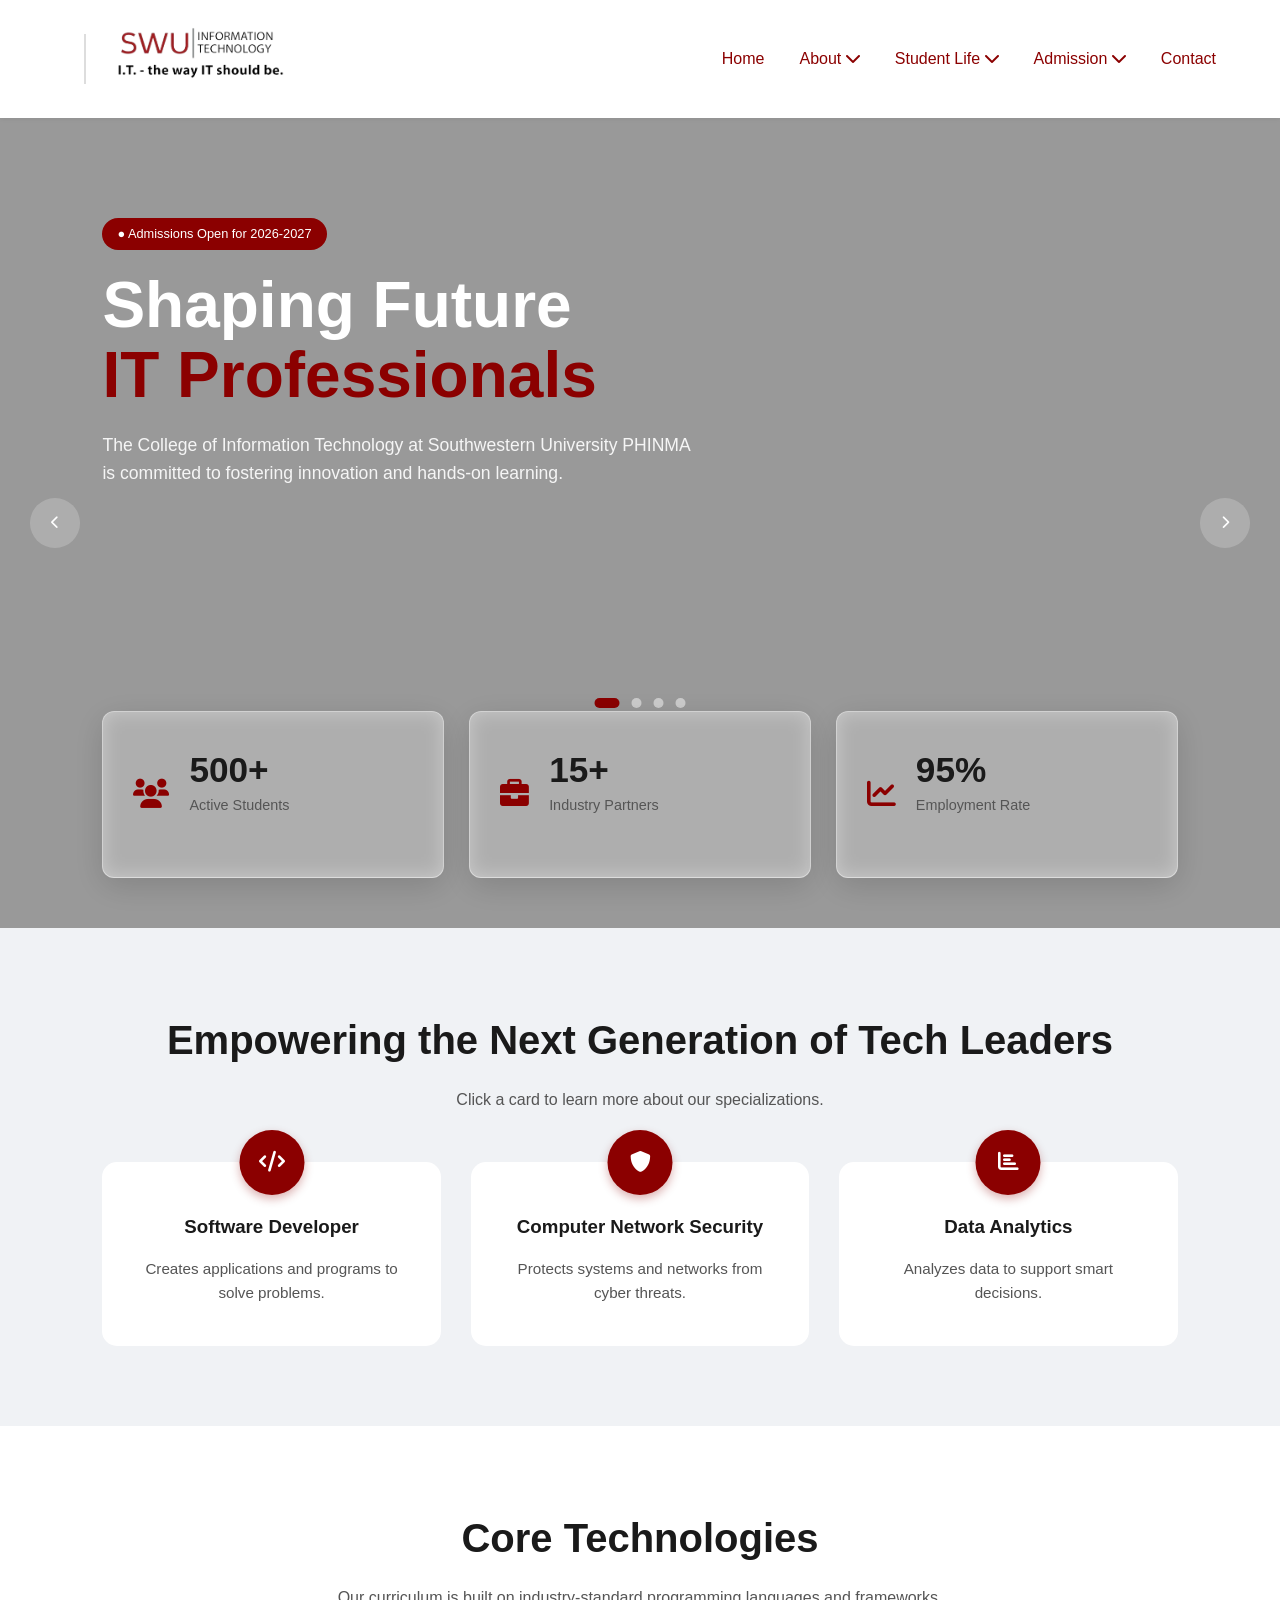
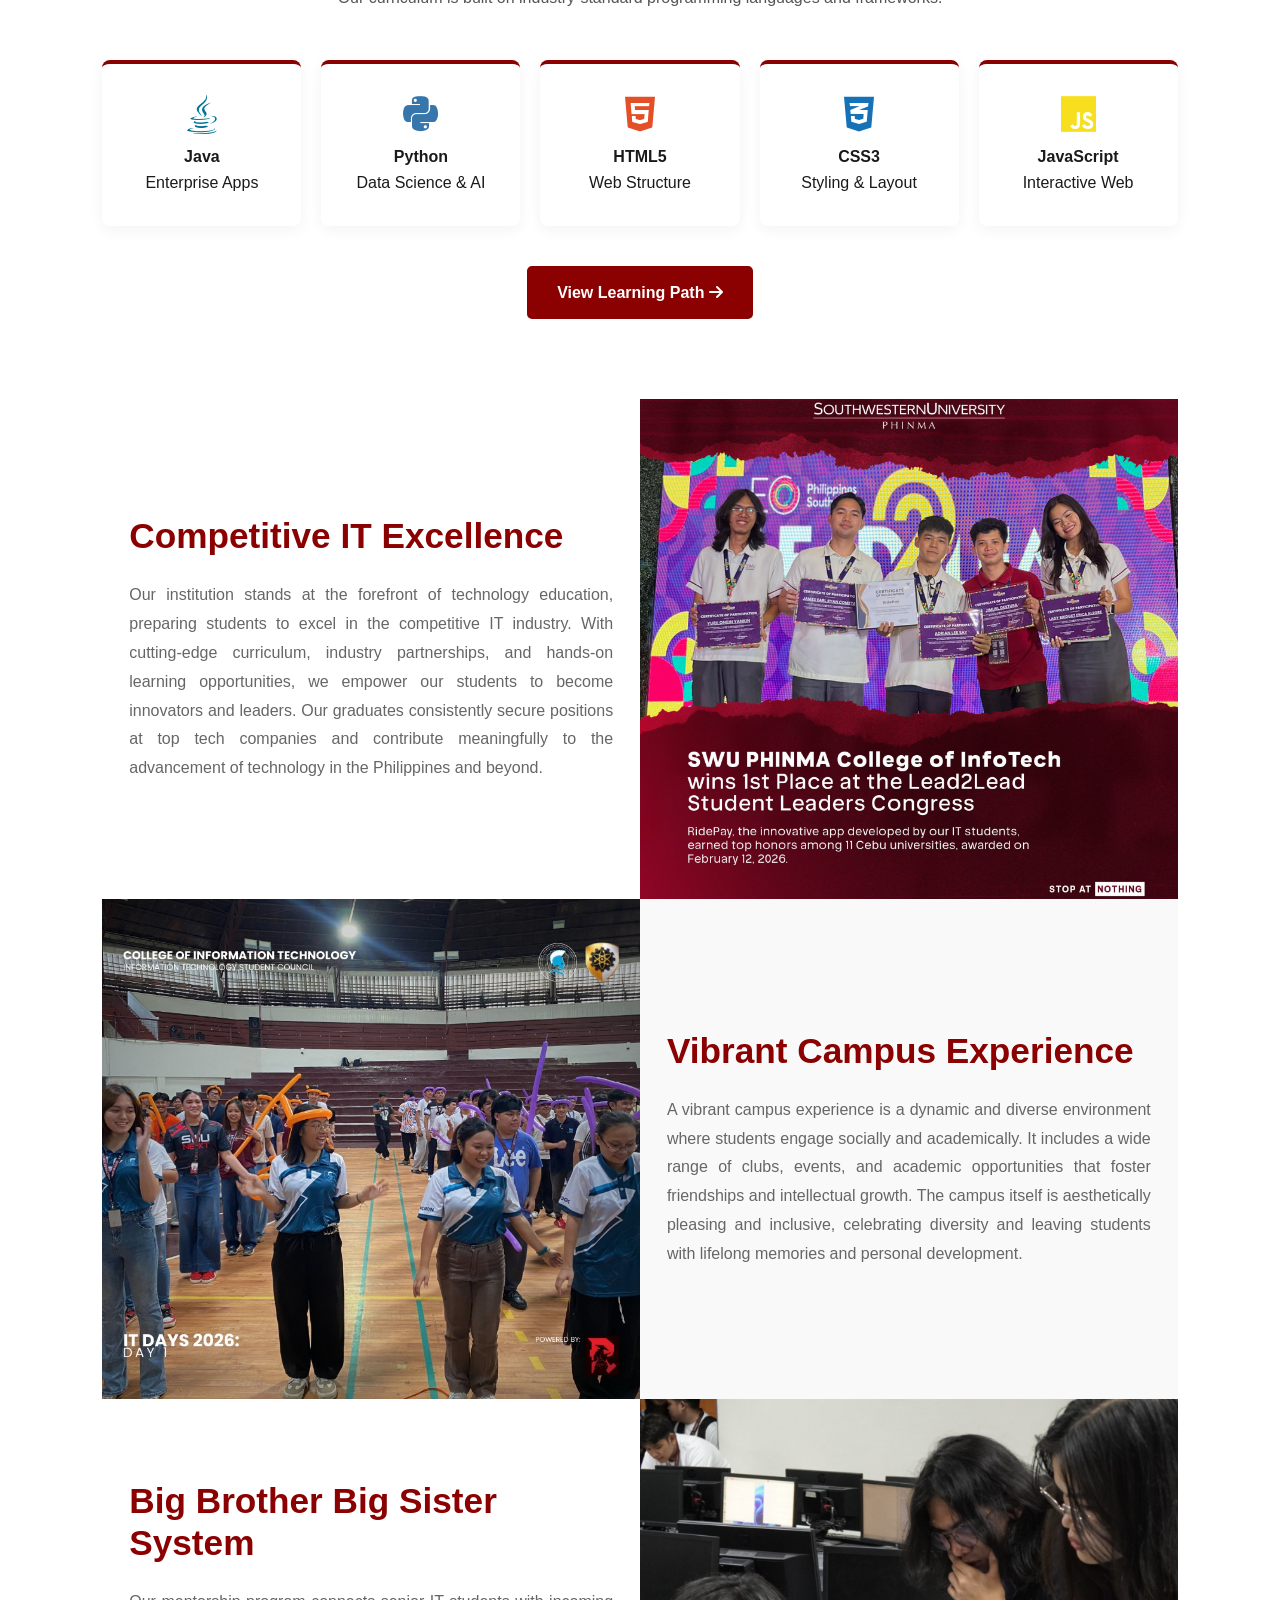
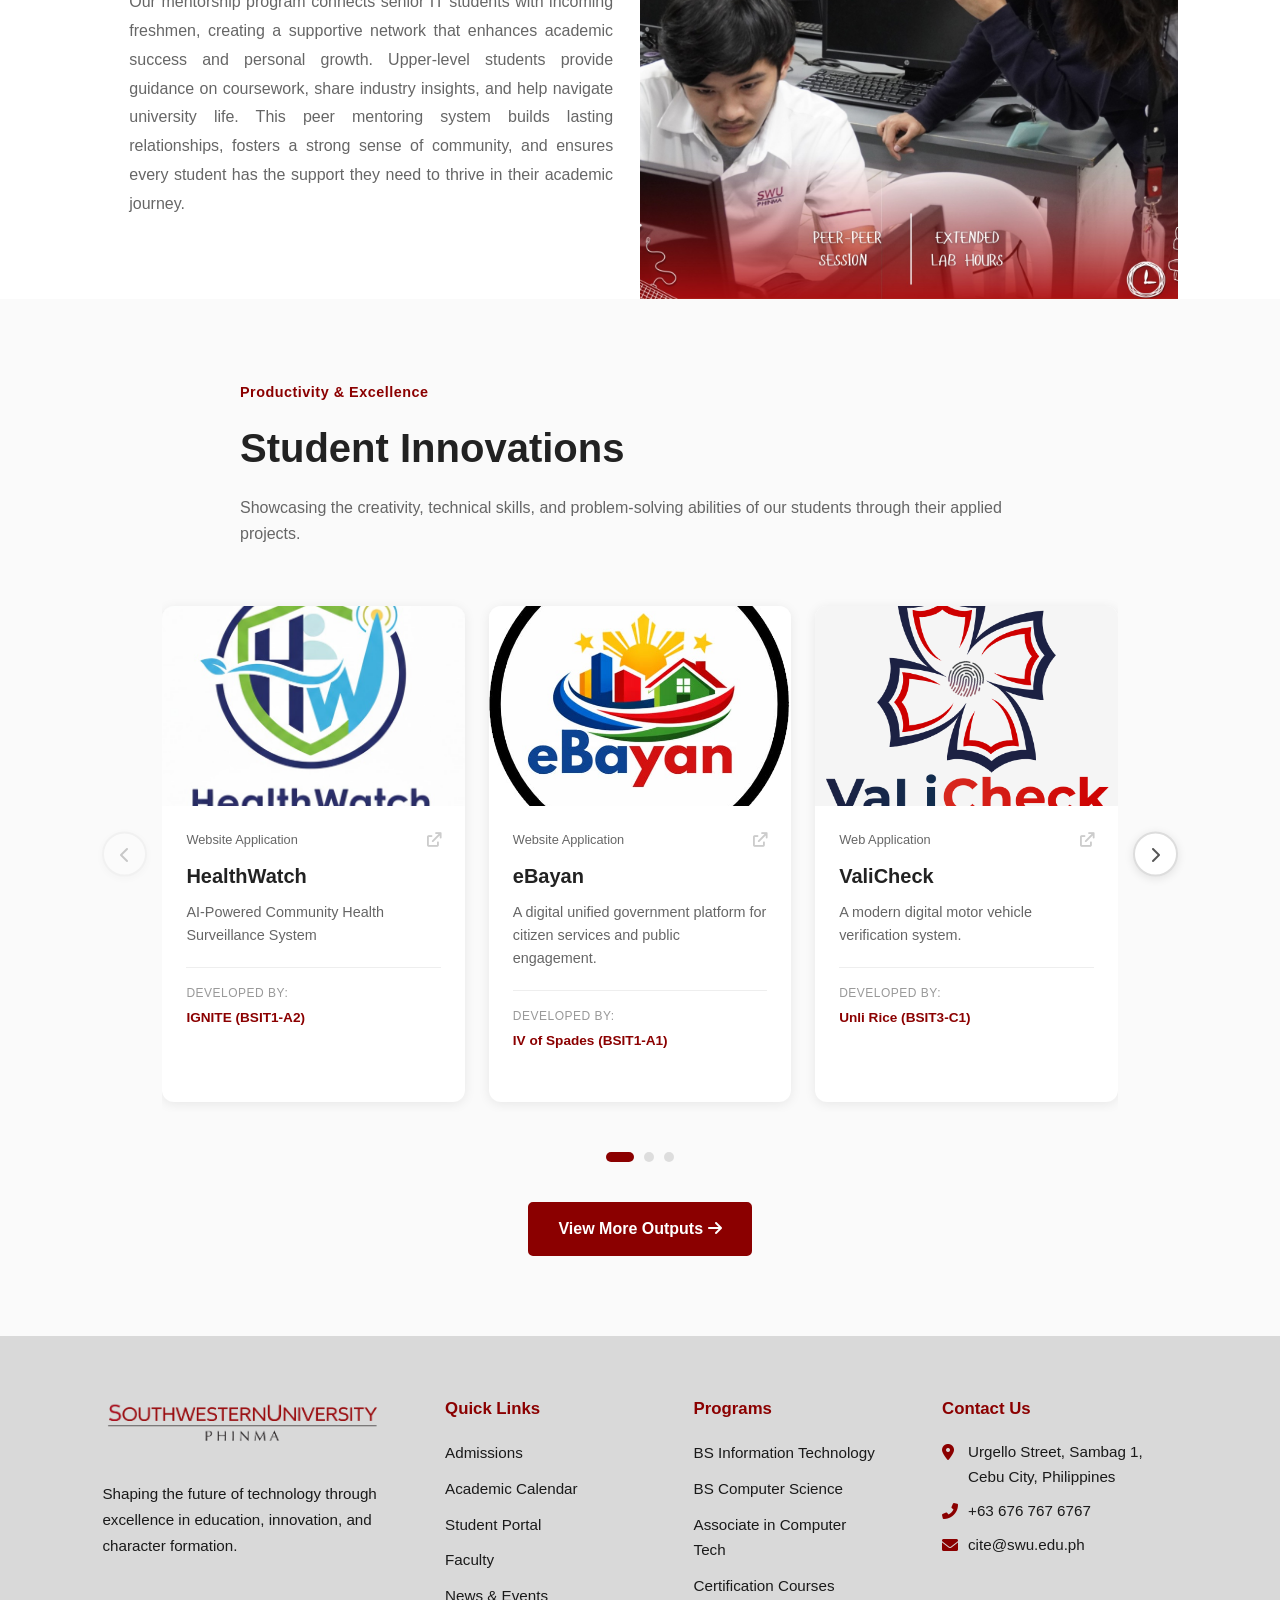
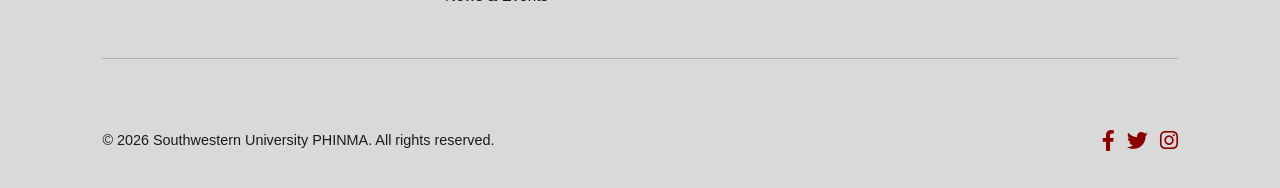
==== commit 100ed207: "added about-swu-it and fixed styles and js" ====
--- a/index.html
+++ b/index.html
@@ -13,7 +13,7 @@
     <header>
         <div class="logo-container">
             <a href="https://swu.phinma.edu.ph/" target="_blank" class="logo">
-                <img src="assets/images/branding/logos/university_banner.swu.png" alt="Southwestern University PHINMA Logo" class="logo-img">
+               <!-- <img src="assets/images/branding/logos/university_banner.swu.png" alt="Southwestern University PHINMA Logo" class="logo-img">-->
             </a>
             <div class="logo-divider"></div>
             <div class="logo it-logo">
@@ -386,7 +386,7 @@
         </div>
 
         <div class="text-center" style="margin-top: 40px;">
-            <a href="outputs.html" class="btn-red">
+            <a href="pages/outputs.html" class="btn-red">
                 View More Outputs <i class="fas fa-arrow-right"></i>
             </a>
         </div>
@@ -783,4 +783,4 @@
 
     <script src="assets/js/script.js"></script>
 </body>
-</html>+</html>
--- a/assets/css/style.css
+++ b/assets/css/style.css
@@ -2199,4 +2199,411 @@
         bottom: 10px;
         font-size: 0.9rem;
     }
-}+}
+/* ============================================================
+   ABOUT SWU-IT PAGE STYLES
+   ============================================================ */
+ 
+/* --- Hero Banner --- */
+.about-hero {
+    background: var(--primary-red);
+    color: #fff;
+    padding: 56px 8% 52px;
+    position: relative;
+    overflow: hidden;
+}
+.about-hero::after {
+    content: '';
+    position: absolute;
+    right: -60px; top: -60px;
+    width: 340px; height: 340px;
+    border-radius: 50%;
+    background: rgba(255,255,255,0.05);
+    pointer-events: none;
+}
+.about-back-link {
+    display: inline-flex;
+    align-items: center;
+    gap: 8px;
+    color: #fff;
+    text-decoration: none;
+    font-size: 0.93rem;
+    margin-bottom: 28px;
+    opacity: 0.88;
+    transition: opacity 0.2s;
+}
+.about-back-link:hover { opacity: 1; }
+.about-hero h1 {
+    font-size: 2.8rem;
+    font-weight: 700;
+    margin-bottom: 16px;
+    line-height: 1.2;
+}
+.about-hero p {
+    font-size: 1.08rem;
+    max-width: 640px;
+    opacity: 0.92;
+    line-height: 1.7;
+}
+ 
+/* --- Mission / Vision / Stats Layout --- */
+.about-mv-section { background: #fff; }
+.about-mv-grid {
+    display: grid;
+    grid-template-columns: 1fr 1fr auto;
+    gap: 48px;
+    align-items: start;
+}
+.about-mv-title {
+    font-size: 1.2rem;
+    font-weight: 700;
+    margin-bottom: 14px;
+    color: var(--text-dark);
+    display: flex;
+    align-items: center;
+    gap: 12px;
+}
+.about-mv-icon {
+    display: inline-flex;
+    align-items: center;
+    justify-content: center;
+    width: 44px; height: 44px;
+    background: var(--primary-red);
+    color: #fff;
+    border-radius: 10px;
+    font-size: 1.1rem;
+    flex-shrink: 0;
+}
+.about-mv-card p {
+    color: var(--text-gray);
+    line-height: 1.75;
+    font-size: 0.97rem;
+}
+ 
+/* Stats 2x2 grid */
+.about-stats-grid {
+    display: grid;
+    grid-template-columns: 1fr 1fr;
+    gap: 14px;
+    width: 260px;
+}
+.about-stat-card {
+    background: #f0f2f5;
+    border-radius: 14px;
+    padding: 24px 12px;
+    text-align: center;
+}
+.about-stat-icon {
+    font-size: 1.5rem;
+    color: var(--primary-red);
+    margin-bottom: 6px;
+}
+.about-stat-number {
+    font-size: 1.8rem;
+    font-weight: 700;
+    color: var(--text-dark);
+    line-height: 1;
+    margin-bottom: 4px;
+}
+.about-stat-label {
+    font-size: 0.82rem;
+    color: var(--text-gray);
+}
+ 
+/* --- Faculty Section Label --- */
+.faculty-section-label {
+    font-size: 0.95rem;
+    font-weight: 600;
+    color: var(--primary-red);
+    text-transform: uppercase;
+    letter-spacing: 0.08em;
+    margin-bottom: 6px !important;
+}
+ 
+/* --- Faculty Card Grid --- */
+.faculty-grid {
+    display: grid;
+    grid-template-columns: repeat(3, 1fr);
+    gap: 28px;
+    margin-top: 20px;
+}
+ 
+/* Card wrapper — extra top margin for the floating avatar */
+.faculty-card {
+    background: #fff;
+    border-radius: 18px;
+    overflow: visible;
+    box-shadow: 0 1px 6px rgba(0,0,0,0.08);
+    cursor: pointer;
+    transition: box-shadow 0.25s, transform 0.25s;
+    position: relative;
+    margin-top: 38px;
+}
+.faculty-card:hover {
+    box-shadow: 0 10px 36px rgba(0,0,0,0.14);
+    transform: translateY(-4px);
+}
+ 
+/* Red card header strip */
+.faculty-card-header {
+    background: var(--primary-red);
+    border-radius: 18px 18px 0 0;
+    padding: 22px 20px 16px;
+    min-height: 70px;
+    position: relative;
+}
+ 
+/* Floating avatar circle */
+.faculty-avatar {
+    width: 72px; height: 72px;
+    border-radius: 50%;
+    background: #fff;
+    color: var(--primary-red);
+    display: flex;
+    align-items: center;
+    justify-content: center;
+    position: absolute;
+    top: -36px;
+    left: 22px;
+    border: 4px solid #fff;
+    box-shadow: 0 2px 10px rgba(0,0,0,0.13);
+    overflow: hidden;
+    flex-shrink: 0;
+}
+.faculty-avatar img {
+    width: 100%; height: 100%;
+    object-fit: cover;
+    border-radius: 50%;
+}
+.faculty-initials {
+    font-size: 1.45rem;
+    font-weight: 700;
+    color: var(--primary-red);
+    display: flex;
+    align-items: center;
+    justify-content: center;
+    width: 100%; height: 100%;
+}
+ 
+/* Role badge top-right of header */
+.faculty-role-badge {
+    position: absolute;
+    top: 14px; right: 16px;
+    color: #fff;
+    font-size: 0.78rem;
+    font-weight: 600;
+    padding: 4px 12px;
+    border-radius: 20px;
+}
+.badge-dean     { background: #1a1a1a; }
+.badge-depthead { background: #374151; }
+.badge-senior   { background: #374151; }
+.badge-faculty  { background: rgba(0,0,0,0.28); }
+ 
+/* Card body */
+.faculty-card-body {
+    padding: 44px 22px 20px;
+}
+.faculty-card-body h4 {
+    font-size: 1.02rem;
+    font-weight: 700;
+    margin-bottom: 4px;
+    color: var(--text-dark);
+}
+.faculty-position {
+    color: var(--primary-red);
+    font-size: 0.87rem;
+    font-weight: 500;
+    margin-bottom: 10px;
+}
+.faculty-tags span {
+    background: #f0f2f5 !important;
+    color: #374151 !important;
+    font-size: 0.78rem !important;
+    padding: 4px 10px !important;
+    border-radius: 6px !important;
+}
+.faculty-email-row {
+    color: var(--text-gray);
+    font-size: 0.87rem;
+    margin: 10px 0 14px;
+    display: flex;
+    align-items: center;
+    gap: 6px;
+}
+.faculty-email-row i { font-size: 0.85rem; }
+.faculty-view-profile {
+    display: flex;
+    align-items: center;
+    justify-content: space-between;
+    border-top: 1px solid #e5e7eb;
+    padding-top: 13px;
+    color: var(--text-gray);
+    font-size: 0.87rem;
+    transition: color 0.2s;
+}
+.faculty-card:hover .faculty-view-profile { color: var(--primary-red); }
+ 
+/* --- Faculty Modal --- */
+.faculty-modal-content {
+    max-width: 640px !important;
+    border-radius: 20px !important;
+    overflow: hidden !important;
+    padding: 0 !important;
+}
+.faculty-modal-topbar {
+    display: flex;
+    align-items: center;
+    justify-content: space-between;
+    padding: 18px 26px 14px;
+    border-bottom: 1px solid #e5e7eb;
+    font-size: 1rem;
+    font-weight: 700;
+    color: var(--text-dark);
+}
+/* Override the default .close-btn position inside modal topbar */
+.faculty-modal-topbar .close-btn {
+    position: static !important;
+    font-size: 1.6rem;
+    color: var(--text-gray);
+    cursor: pointer;
+    transition: color 0.2s;
+    line-height: 1;
+}
+.faculty-modal-topbar .close-btn:hover { color: var(--primary-red); }
+ 
+.faculty-modal-profile-header {
+    display: flex;
+    align-items: center;
+    gap: 20px;
+    padding: 22px 26px 16px;
+}
+.faculty-modal-avatar {
+    width: 82px; height: 82px;
+    border-radius: 50%;
+    background: var(--primary-red);
+    color: #fff;
+    font-size: 1.8rem;
+    font-weight: 700;
+    display: flex;
+    align-items: center;
+    justify-content: center;
+    flex-shrink: 0;
+    overflow: hidden;
+    border: 3px solid var(--primary-red);
+}
+.faculty-modal-role-badge {
+    display: inline-block;
+    background: var(--primary-red);
+    color: #fff;
+    font-size: 0.78rem;
+    font-weight: 600;
+    padding: 3px 12px;
+    border-radius: 20px;
+    margin-bottom: 8px;
+}
+.faculty-modal-name-block h2 {
+    font-size: 1.25rem;
+    font-weight: 700;
+    margin-bottom: 4px;
+    color: var(--text-dark);
+}
+.faculty-modal-position {
+    font-size: 0.9rem;
+    color: var(--primary-red);
+    font-weight: 500;
+}
+.faculty-modal-email-row {
+    display: flex;
+    align-items: center;
+    gap: 10px;
+    background: #f0f2f5;
+    border-radius: 10px;
+    padding: 12px 20px;
+    margin: 0 26px 20px;
+    font-size: 0.92rem;
+    color: var(--text-dark);
+}
+.faculty-modal-email-row i { color: var(--primary-red); }
+.faculty-modal-body { padding: 0 26px 28px !important; }
+.faculty-modal-section { margin-bottom: 20px; }
+.faculty-modal-section h3 {
+    font-size: 1rem;
+    font-weight: 700;
+    margin-bottom: 10px;
+    color: var(--text-dark);
+}
+.faculty-modal-section p {
+    color: #444;
+    line-height: 1.7;
+    font-size: 0.94rem;
+}
+.faculty-modal-edu-box {
+    background: #f0f2f5;
+    border-radius: 10px;
+    padding: 12px 16px;
+    display: flex;
+    align-items: center;
+    gap: 10px;
+    font-size: 0.92rem;
+    color: var(--text-dark);
+}
+.faculty-modal-edu-box i { color: var(--primary-red); }
+.faculty-modal-spec-tags {
+    display: flex;
+    flex-wrap: wrap;
+    gap: 8px;
+}
+.faculty-modal-spec-tags span {
+    background: var(--primary-red);
+    color: #fff;
+    font-size: 0.83rem;
+    font-weight: 600;
+    padding: 6px 16px;
+    border-radius: 20px;
+}
+.faculty-modal-courses {
+    list-style: none;
+    padding: 0; margin: 0;
+}
+.faculty-modal-courses li {
+    display: flex;
+    align-items: center;
+    gap: 10px;
+    padding: 9px 0;
+    font-size: 0.92rem;
+    color: #444;
+    border-bottom: 1px solid #e5e7eb;
+}
+.faculty-modal-courses li:last-child { border-bottom: none; }
+.faculty-modal-courses li i {
+    color: var(--primary-red);
+    font-size: 0.88rem;
+}
+ 
+/* --- Responsive --- */
+@media (max-width: 1024px) {
+    .about-mv-grid { grid-template-columns: 1fr 1fr; }
+    .about-stats-grid {
+        grid-column: span 2;
+        grid-template-columns: repeat(4, 1fr);
+        width: 100%;
+    }
+    .faculty-grid { grid-template-columns: repeat(2, 1fr); }
+}
+@media (max-width: 768px) {
+    .about-hero { padding: 40px 5%; }
+    .about-hero h1 { font-size: 2rem; }
+    .about-mv-grid { grid-template-columns: 1fr; }
+    .about-stats-grid {
+        grid-column: span 1;
+        grid-template-columns: repeat(2, 1fr);
+        width: 100%;
+    }
+    .faculty-grid { grid-template-columns: 1fr 1fr; }
+}
+@media (max-width: 540px) {
+    .faculty-grid { grid-template-columns: 1fr; }
+    .faculty-modal-content { width: 95% !important; margin: 10% auto !important; }
+}
+ 
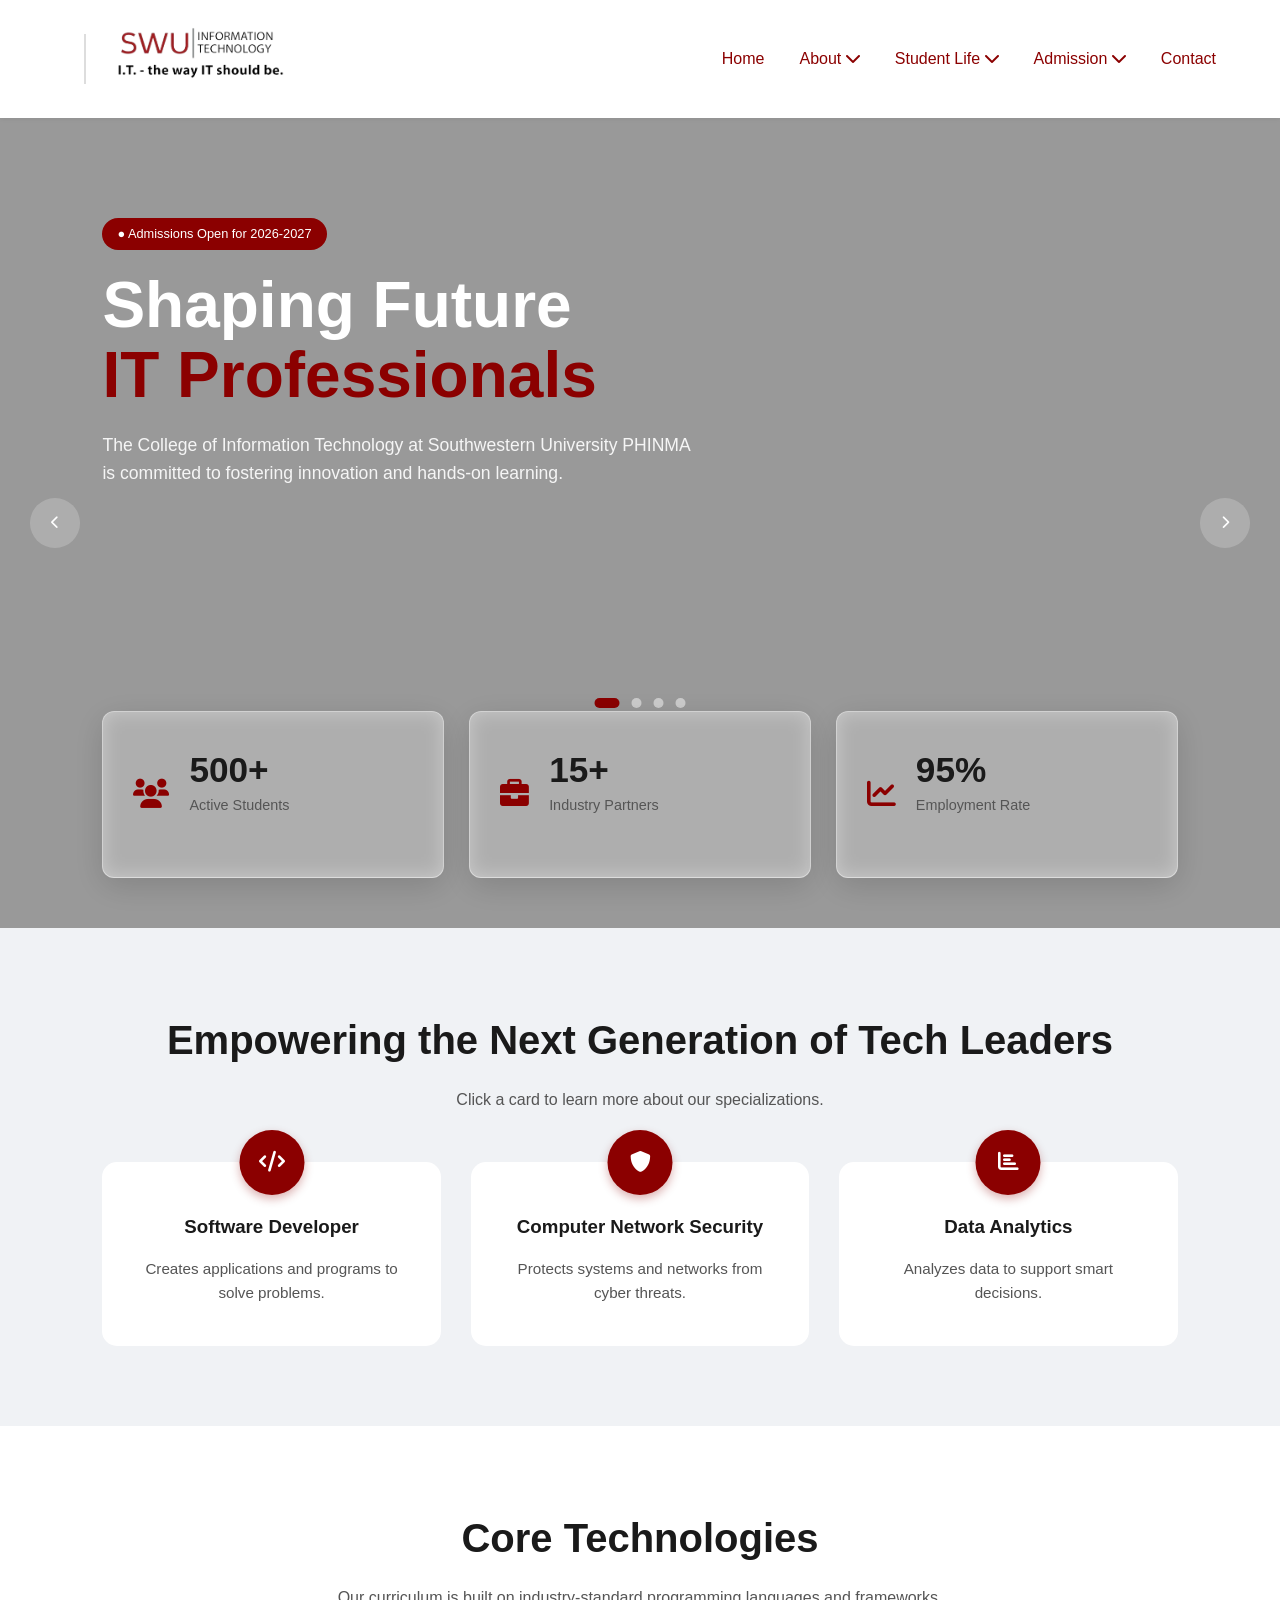
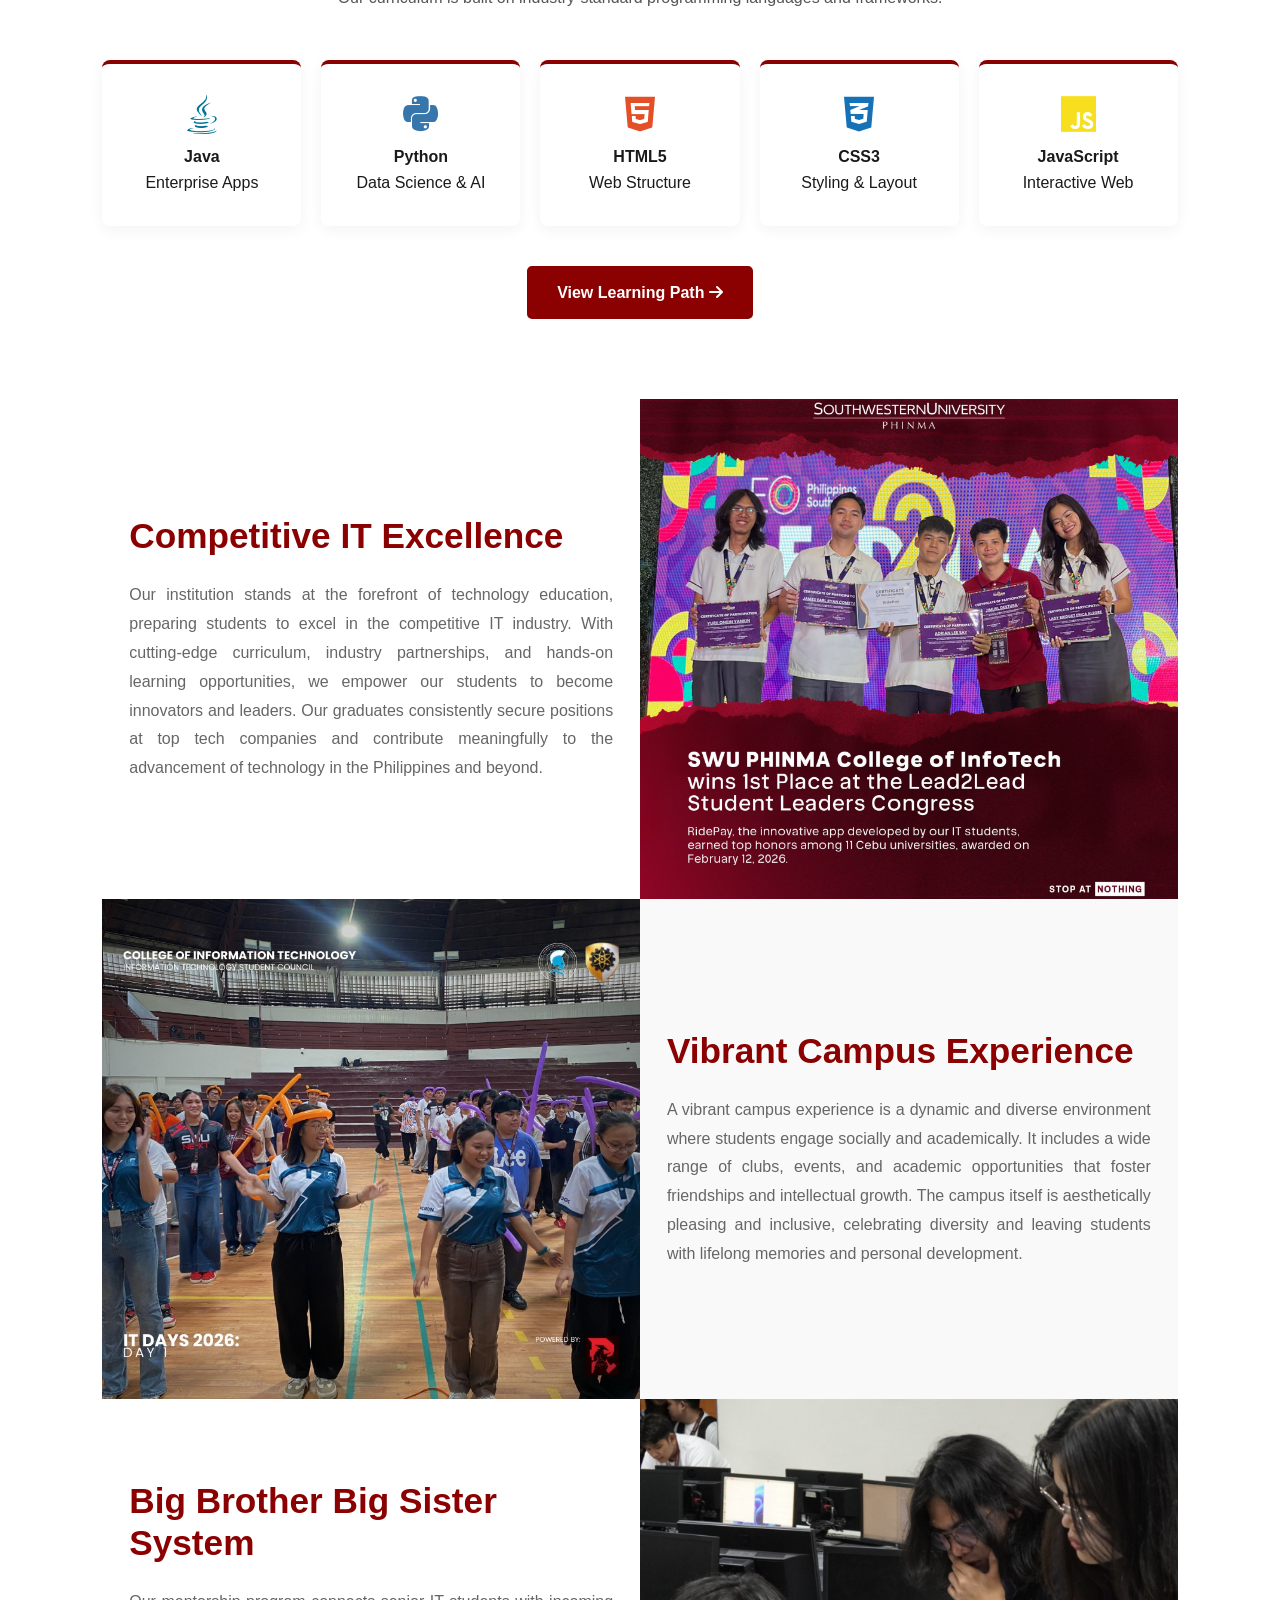
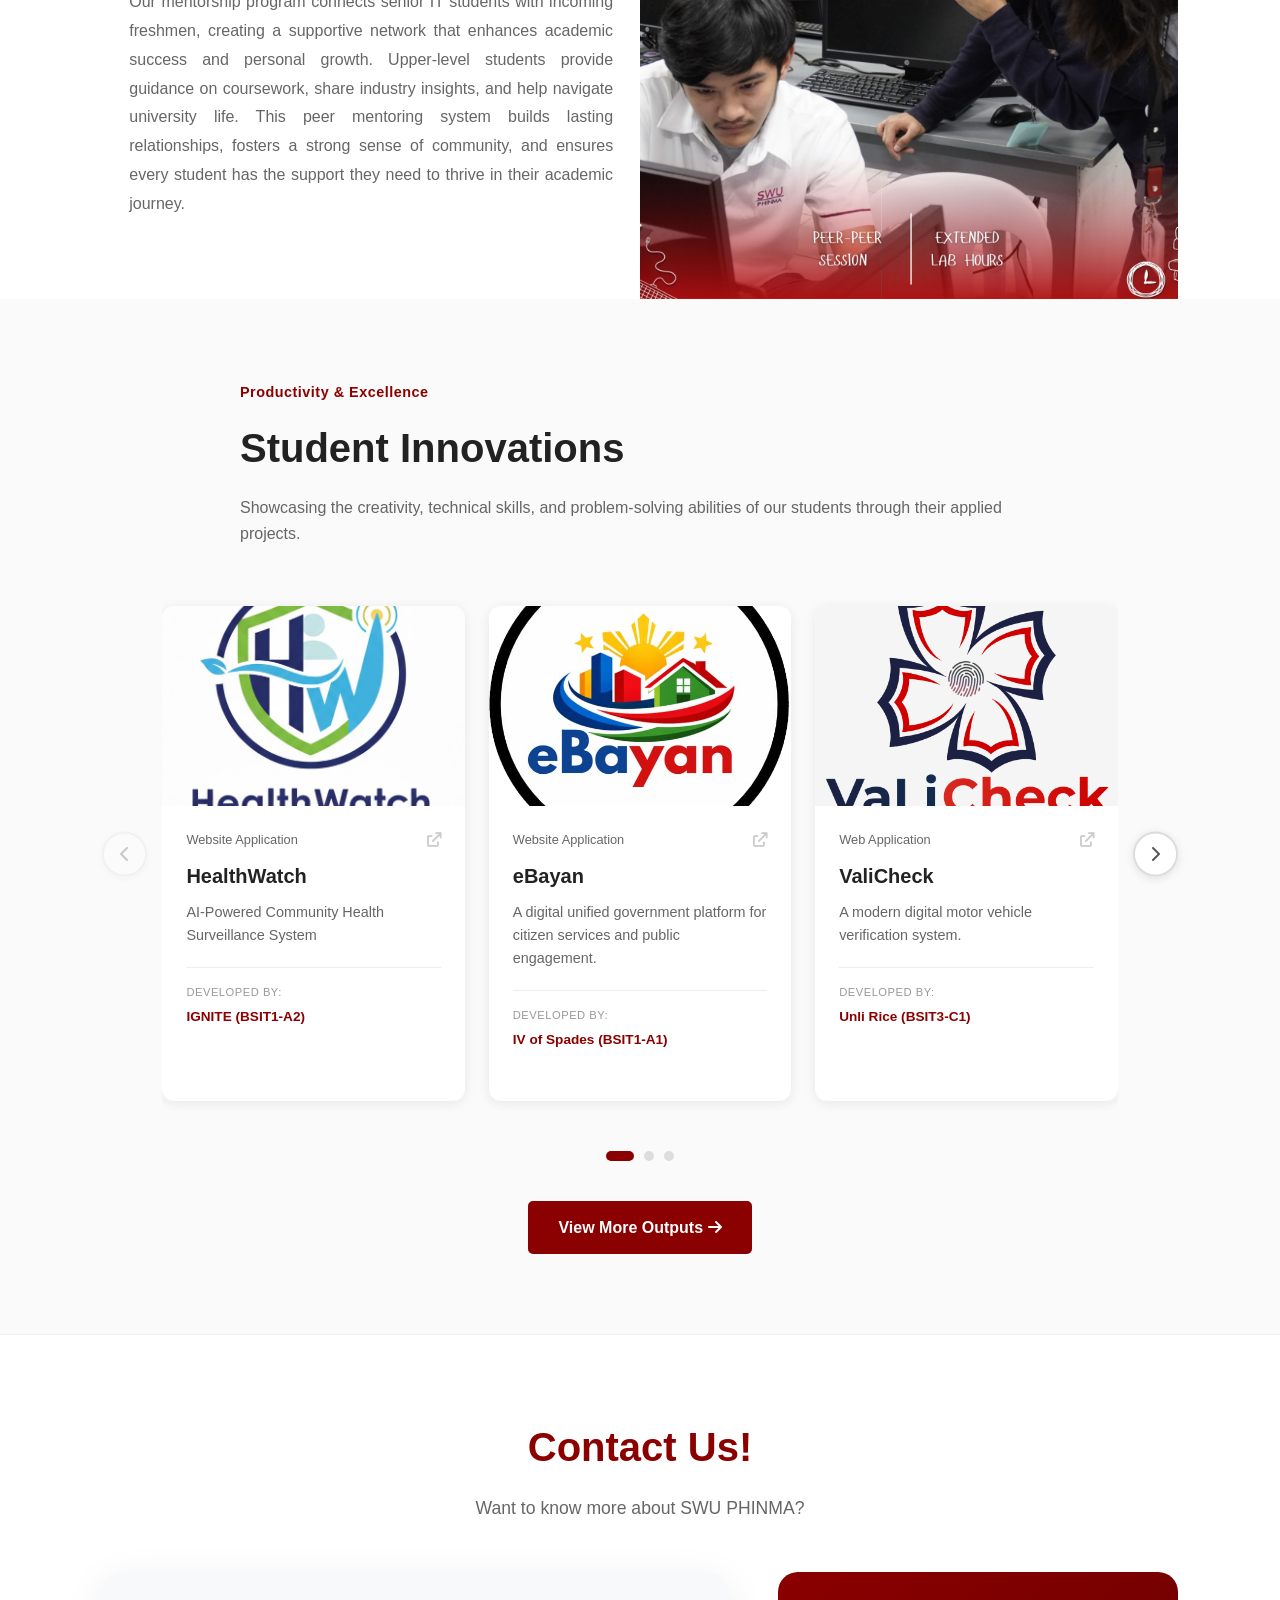
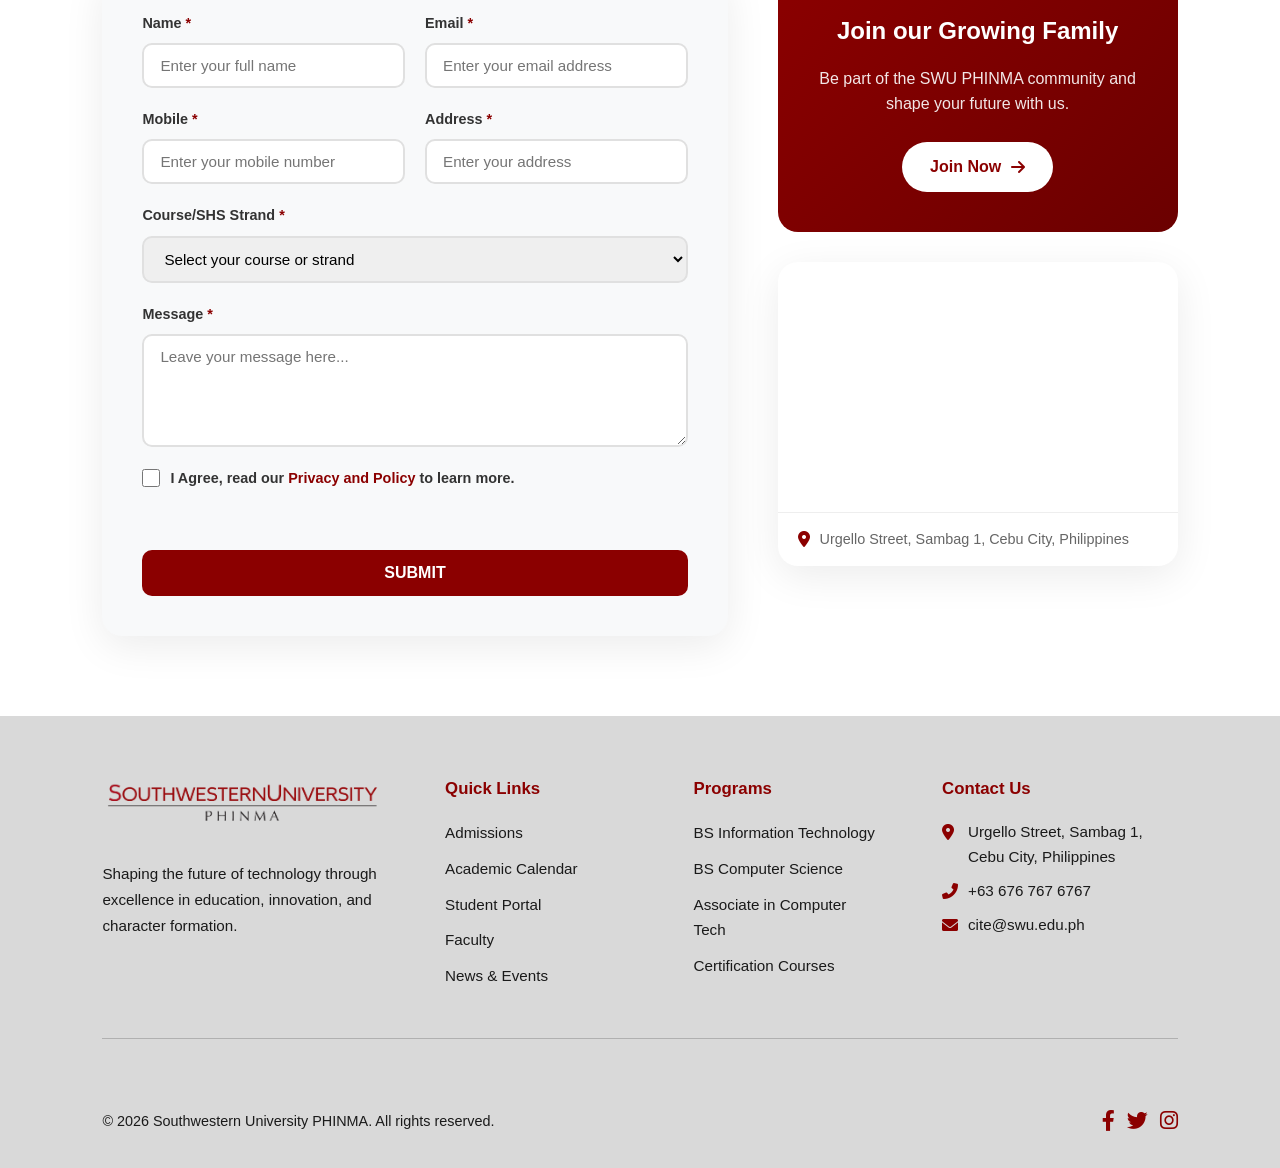
==== commit c081baeb: "a lot of changes" ====
--- a/index.html
+++ b/index.html
@@ -7,6 +7,7 @@
     <link rel="icon" type="image/png" href="assets/images/branding/logos/SWU-PHINMA-Seal.jpg">
     <link rel="stylesheet" href="https://cdnjs.cloudflare.com/ajax/libs/font-awesome/6.0.0/css/all.min.css">
     <link rel="stylesheet" href="assets/css/style.css">
+    <script src="https://www.google.com/recaptcha/api.js" async defer></script>
 </head>
 <body>
 
@@ -37,7 +38,7 @@
                     <a href="#">Student Life <i class="fas fa-chevron-down"></i></a>
                     <ul class="dropdown-menu">
                         <li><a href="#student-outputs-section">Student Outputs</a></li>
-                        <li><a href="pages/organizations.html">Organizations</a></li>
+                        <li><a href="pages/organizations.html">Organizations & Events</a></li>
                     </ul>
                 </li>
                 <li class="dropdown">
@@ -728,6 +729,127 @@
         </div>
     </div>
 
+<!-- Contact Form Section -->
+<section class="contact-form-section" id="contact-section">
+    <div class="contact-container">
+        <div class="contact-header">
+            <h2>Contact Us!</h2>
+            <p>Want to know more about SWU PHINMA?</p>
+        </div>
+        
+        <div class="contact-grid">
+            <!-- Form Column -->
+            <div class="contact-form-col">
+                <form id="contactForm" class="contact-form">
+                    <div class="form-row">
+                        <div class="form-group">
+                            <label for="fullName">Name <span class="required">*</span></label>
+                            <input type="text" id="fullName" name="fullName" placeholder="Enter your full name" required>
+                        </div>
+                        <div class="form-group">
+                            <label for="email">Email <span class="required">*</span></label>
+                            <input type="email" id="email" name="email" placeholder="Enter your email address" required>
+                        </div>
+                    </div>
+                    
+                    <div class="form-row">
+                        <div class="form-group">
+                            <label for="mobile">Mobile <span class="required">*</span></label>
+                            <input type="tel" id="mobile" name="mobile" placeholder="Enter your mobile number" required>
+                        </div>
+                        <div class="form-group">
+                            <label for="address">Address <span class="required">*</span></label>
+                            <input type="text" id="address" name="address" placeholder="Enter your address" required>
+                        </div>
+                    </div>
+                    
+                    <div class="form-group">
+                        <label for="course">Course/SHS Strand <span class="required">*</span></label>
+                        <select id="course" name="course" required>
+                            <option value="">Select your course or strand</option>
+                            <option value="BS Information Technology">BS Information Technology</option>
+                            <option value="BS Computer Science">BS Computer Science</option>
+                            <option value="Associate in Computer Technology">Associate in Computer Technology</option>
+                            <option value="STEM Strand">STEM Strand</option>
+                            <option value="ABM Strand">ABM Strand</option>
+                            <option value="GAS Strand">GAS Strand</option>
+                            <option value="HUMSS Strand">HUMSS Strand</option>
+                            <option value="Other">Other</option>
+                        </select>
+                    </div>
+                    
+                    <div class="form-group">
+                        <label for="message">Message <span class="required">*</span></label>
+                        <textarea id="message" name="message" rows="5" placeholder="Leave your message here..." required></textarea>
+                    </div>
+                    
+                    <div class="form-group checkbox-group">
+                        <label class="checkbox-label">
+                            <input type="checkbox" id="privacyConsent" required>
+                            <span>I Agree, read our <a href="https://swu.phinma.edu.ph/privacy-policy/" target="_blank">Privacy and Policy</a> to learn more.</span>
+                        </label>
+                    </div>
+                    
+                    <!-- reCAPTCHA v2 -->
+                    <div class="form-group recaptcha-group">
+                        <div class="g-recaptcha" data-sitekey="YOUR_RECAPTCHA_SITE_KEY"></div>
+                        <div id="recaptchaError" class="error-message" style="display: none;">Please complete the reCAPTCHA verification.</div>
+                    </div>
+                    
+                    <div class="form-group">
+                        <button type="submit" class="submit-btn" id="submitBtn">
+                            <span class="btn-text">SUBMIT</span>
+                            <span class="btn-loader" style="display: none;">
+                                <i class="fas fa-spinner fa-spin"></i> Submitting...
+                            </span>
+                        </button>
+                    </div>
+                </form>
+            </div>
+            
+            <!-- Info Column -->
+            <div class="contact-info-col">
+                <div class="join-family-card">
+                    <h3>Join our Growing Family</h3>
+                    <p>Be part of the SWU PHINMA community and shape your future with us.</p>
+                    <a href="https://docs.google.com/forms/d/1rOwT2UNM_QASI-7Hyff55Ghn2tt4M5JOiWLNKVpQNzg/viewform?edit_requested=true" 
+                       target="_blank" 
+                       class="join-btn">
+                        Join Now <i class="fas fa-arrow-right"></i>
+                    </a>
+                </div>
+                
+                <!-- Map -->
+                <div class="map-container">
+                   <iframe src="https://www.google.com/maps/embed?pb=!1m18!1m12!1m3!1d2717.0454061016417!2d123.88933749290189!3d10.303180795724248!2m3!1f0!2f0!3f0!3m2!1i1024!2i768!4f13.1!3m3!1m2!1s0x33a9995396ee3a2b%3A0xf4f76cc2e3810ab!2sSouthwestern%20University%20(SWU)%20PHINMA!5e1!3m2!1sen!2sph!4v1774633759139!5m2!1sen!2sph"
+                        width="100%" 
+                        height="250" 
+                        style="border:0;" 
+                        allowfullscreen="" 
+                        loading="lazy">
+                    </iframe>
+                    <div class="map-address">
+                        <i class="fas fa-map-marker-alt"></i>
+                        <span>Urgello Street, Sambag 1, Cebu City, Philippines</span>
+                    </div>
+                </div>
+            </div>
+        </div>
+    </div>
+</section>
+
+<!-- Success Modal -->
+<div id="successModal" class="modal">
+    <div class="success-modal-content">
+        <div class="success-icon">
+            <i class="fas fa-check-circle"></i>
+        </div>
+        <h3>Thank You for Reaching Out!</h3>
+        <p>Your message has been sent successfully. We'll get back to you within 24-48 hours.</p>
+        <button class="close-success-btn" onclick="closeSuccessModal()">Close</button>
+    </div>
+</div>
+
     <!-- Footer Section -->
     <footer class="footer" id="footer">
         <div class="footer-content">
--- a/assets/css/style.css
+++ b/assets/css/style.css
@@ -2606,4 +2606,2526 @@
     .faculty-grid { grid-template-columns: 1fr; }
     .faculty-modal-content { width: 95% !important; margin: 10% auto !important; }
 }
- +
+/* ===== OUTPUTS PAGE STYLES ===== */
+
+/* Page Header */
+.outputs-page-header {
+    background: linear-gradient(135deg, var(--primary-red) 0%, #6b0000 100%);
+    padding: 60px 8% 50px;
+    color: white;
+}
+
+.outputs-header-content {
+    max-width: 1200px;
+    margin: 0 auto;
+}
+
+.back-link {
+    display: inline-flex;
+    align-items: center;
+    gap: 8px;
+    color: white;
+    text-decoration: none;
+    font-size: 0.9rem;
+    margin-bottom: 30px;
+    opacity: 0.9;
+    transition: opacity 0.3s;
+}
+
+.back-link:hover {
+    opacity: 1;
+}
+
+.outputs-page-header h1 {
+    font-size: 2.8rem;
+    margin-bottom: 20px;
+    font-weight: 700;
+}
+
+.outputs-page-header p {
+    font-size: 1.1rem;
+    max-width: 700px;
+    opacity: 0.9;
+    line-height: 1.6;
+    margin-bottom: 30px;
+}
+
+.outputs-stats {
+    display: flex;
+    gap: 20px;
+}
+
+.stat-badge {
+    background: rgba(255, 255, 255, 0.2);
+    padding: 8px 20px;
+    border-radius: 30px;
+    display: inline-flex;
+    align-items: center;
+    gap: 10px;
+    font-size: 0.9rem;
+    font-weight: 600;
+}
+
+.stat-badge i {
+    font-size: 1rem;
+}
+
+/* Search Section */
+.outputs-search-section {
+    background: white;
+    padding: 30px 8%;
+    border-bottom: 1px solid #eee;
+}
+
+.search-container {
+    max-width: 1200px;
+    margin: 0 auto;
+}
+
+.search-wrapper {
+    position: relative;
+    margin-bottom: 20px;
+}
+
+.search-icon {
+    position: absolute;
+    left: 18px;
+    top: 50%;
+    transform: translateY(-50%);
+    color: #999;
+    font-size: 1rem;
+}
+
+#searchInput {
+    width: 100%;
+    padding: 15px 50px 15px 45px;
+    border: 2px solid #e0e0e0;
+    border-radius: 12px;
+    font-size: 1rem;
+    transition: all 0.3s;
+}
+
+#searchInput:focus {
+    outline: none;
+    border-color: var(--primary-red);
+    box-shadow: 0 0 0 3px rgba(139, 0, 0, 0.1);
+}
+
+.clear-search-btn {
+    position: absolute;
+    right: 15px;
+    top: 50%;
+    transform: translateY(-50%);
+    background: none;
+    border: none;
+    color: #999;
+    cursor: pointer;
+    font-size: 1rem;
+    padding: 5px;
+    transition: color 0.3s;
+}
+
+.clear-search-btn:hover {
+    color: var(--primary-red);
+}
+
+/* Filter Wrapper */
+.filter-wrapper {
+    display: flex;
+    align-items: center;
+    gap: 20px;
+    flex-wrap: wrap;
+}
+
+.filter-dropdown {
+    position: relative;
+}
+
+.filter-btn {
+    background: white;
+    border: 2px solid #e0e0e0;
+    padding: 10px 20px;
+    border-radius: 10px;
+    font-size: 0.9rem;
+    font-weight: 600;
+    cursor: pointer;
+    display: flex;
+    align-items: center;
+    gap: 8px;
+    transition: all 0.3s;
+}
+
+.filter-btn:hover {
+    border-color: var(--primary-red);
+    color: var(--primary-red);
+}
+
+.filter-menu {
+    position: absolute;
+    top: calc(100% + 10px);
+    left: 0;
+    background: white;
+    border-radius: 12px;
+    box-shadow: 0 10px 40px rgba(0, 0, 0, 0.15);
+    min-width: 260px;
+    padding: 20px;
+    z-index: 1000;
+    display: none;
+}
+
+.filter-menu.show {
+    display: block;
+    animation: fadeInDown 0.3s ease;
+}
+
+@keyframes fadeInDown {
+    from {
+        opacity: 0;
+        transform: translateY(-10px);
+    }
+    to {
+        opacity: 1;
+        transform: translateY(0);
+    }
+}
+
+.filter-section h4 {
+    margin-bottom: 12px;
+    font-size: 0.9rem;
+    color: #666;
+}
+
+.filter-section label {
+    display: flex;
+    align-items: center;
+    gap: 8px;
+    padding: 8px 0;
+    cursor: pointer;
+    font-size: 0.9rem;
+}
+
+.filter-section input[type="checkbox"] {
+    width: 18px;
+    height: 18px;
+    cursor: pointer;
+}
+
+.filter-actions {
+    display: flex;
+    gap: 12px;
+    margin-top: 20px;
+    padding-top: 15px;
+    border-top: 1px solid #eee;
+}
+
+.apply-filters-btn, .clear-filters-btn {
+    flex: 1;
+    padding: 10px;
+    border: none;
+    border-radius: 8px;
+    cursor: pointer;
+    font-weight: 600;
+    transition: all 0.3s;
+}
+
+.apply-filters-btn {
+    background: var(--primary-red);
+    color: white;
+}
+
+.apply-filters-btn:hover {
+    background: #a00000;
+}
+
+.clear-filters-btn {
+    background: #f0f0f0;
+    color: #666;
+}
+
+.clear-filters-btn:hover {
+    background: #e0e0e0;
+}
+
+/* Active Filters */
+.active-filters {
+    display: flex;
+    flex-wrap: wrap;
+    gap: 10px;
+}
+
+.filter-tag {
+    background: #f0f2f5;
+    padding: 6px 12px;
+    border-radius: 20px;
+    font-size: 0.85rem;
+    display: inline-flex;
+    align-items: center;
+    gap: 8px;
+}
+
+.filter-tag i {
+    cursor: pointer;
+    font-size: 0.7rem;
+    color: #999;
+    transition: color 0.3s;
+}
+
+.filter-tag i:hover {
+    color: var(--primary-red);
+}
+
+/* Projects Grid */
+.projects-grid {
+    display: grid;
+    grid-template-columns: repeat(auto-fill, minmax(350px, 1fr));
+    gap: 30px;
+    max-width: 1200px;
+    margin: 0 auto;
+}
+
+/* Project Card */
+.project-card {
+    background: white;
+    border-radius: 16px;
+    overflow: hidden;
+    box-shadow: 0 2px 12px rgba(0, 0, 0, 0.08);
+    transition: transform 0.3s, box-shadow 0.3s;
+    cursor: pointer;
+}
+
+.project-card:hover {
+    transform: translateY(-5px);
+    box-shadow: 0 8px 24px rgba(0, 0, 0, 0.12);
+}
+
+.project-card-image {
+    background: linear-gradient(135deg, #f5f5f5 0%, #e8e8e8 100%);
+    height: 200px;
+    display: flex;
+    align-items: center;
+    justify-content: center;
+    position: relative;
+    overflow: hidden;
+}
+
+.project-card-image img {
+    width: 100%;
+    height: 100%;
+    object-fit: cover;
+}
+
+.project-card-image .output-icon {
+    font-size: 4rem;
+    color: #ccc;
+}
+
+.view-details-btn {
+    position: absolute;
+    background: var(--primary-red);
+    color: white;
+    border: none;
+    padding: 10px 24px;
+    border-radius: 8px;
+    font-weight: 600;
+    cursor: pointer;
+    opacity: 0;
+    transform: translateY(10px);
+    transition: opacity 0.3s, transform 0.3s;
+}
+
+.project-card:hover .view-details-btn {
+    opacity: 1;
+    transform: translateY(0);
+}
+
+.project-card-content {
+    padding: 24px;
+}
+
+.project-header {
+    display: flex;
+    justify-content: space-between;
+    align-items: center;
+    margin-bottom: 12px;
+}
+
+.project-type {
+    font-size: 0.8rem;
+    color: #666;
+    font-weight: 500;
+}
+
+.project-link-icon {
+    color: #ccc;
+    font-size: 0.9rem;
+    transition: color 0.3s;
+}
+
+.project-card:hover .project-link-icon {
+    color: var(--primary-red);
+}
+
+.project-card-content h3 {
+    font-size: 1.3rem;
+    margin-bottom: 12px;
+    color: #222;
+    font-weight: 700;
+}
+
+.project-card-content p {
+    font-size: 0.9rem;
+    line-height: 1.6;
+    color: #666;
+    margin-bottom: 16px;
+}
+
+.project-footer {
+    display: flex;
+    flex-direction: column;
+    gap: 4px;
+    margin-bottom: 12px;
+    padding-top: 12px;
+    border-top: 1px solid #eee;
+}
+
+.developer-label {
+    font-size: 0.7rem;
+    color: #999;
+    text-transform: uppercase;
+}
+
+.developer-name {
+    font-size: 0.85rem;
+    color: var(--primary-red);
+    font-weight: 600;
+}
+
+.project-tech-tags {
+    display: flex;
+    flex-wrap: wrap;
+    gap: 8px;
+    margin-top: 12px;
+}
+
+.tech-tag-small {
+    background: #f0f2f5;
+    padding: 4px 10px;
+    border-radius: 5px;
+    font-size: 0.75rem;
+    color: #555;
+}
+
+/* No Results */
+.no-results {
+    text-align: center;
+    padding: 80px 20px;
+    max-width: 500px;
+    margin: 0 auto;
+}
+
+.no-results i {
+    font-size: 4rem;
+    color: #ccc;
+    margin-bottom: 20px;
+}
+
+.no-results h3 {
+    font-size: 1.5rem;
+    margin-bottom: 10px;
+    color: #333;
+}
+
+.no-results p {
+    color: #666;
+    margin-bottom: 30px;
+}
+
+/* Responsive */
+@media (max-width: 768px) {
+    .outputs-page-header h1 {
+        font-size: 2rem;
+    }
+    
+    .outputs-page-header p {
+        font-size: 1rem;
+    }
+    
+    .projects-grid {
+        grid-template-columns: 1fr;
+        gap: 20px;
+    }
+    
+    .filter-wrapper {
+        flex-direction: column;
+        align-items: flex-start;
+    }
+    
+    .active-filters {
+        width: 100%;
+    }
+    
+    .filter-menu {
+        position: fixed;
+        top: 50%;
+        left: 50%;
+        transform: translate(-50%, -50%);
+        width: 90%;
+        max-width: 320px;
+        z-index: 2000;
+    }
+    
+    .filter-menu.show {
+        animation: fadeIn 0.3s ease;
+    }
+}
+
+@media (max-width: 480px) {
+    .outputs-page-header {
+        padding: 40px 5%;
+    }
+    
+    .outputs-page-header h1 {
+        font-size: 1.6rem;
+    }
+    
+    .project-card-image {
+        height: 180px;
+    }
+    
+    .project-card-content {
+        padding: 20px;
+    }
+    
+    .project-card-content h3 {
+        font-size: 1.1rem;
+    }
+}
+
+/* ===== OUTPUTS PAGE IMPROVED RESPONSIVE STYLES ===== */
+
+/* Container with proper margins */
+.outputs-grid-section {
+    padding: 40px 8%;
+    background: #fafafa;
+    min-height: 500px;
+}
+
+.projects-grid-container {
+    max-width: 1400px;
+    margin: 0 auto;
+}
+
+.projects-grid {
+    display: grid;
+    grid-template-columns: repeat(auto-fill, minmax(350px, 1fr));
+    gap: 30px;
+    margin-bottom: 50px;
+}
+
+/* Coming Soon Section */
+.projects-coming-soon {
+    margin: 40px 0;
+}
+
+.coming-soon-header {
+    text-align: center;
+    margin-bottom: 40px;
+}
+
+.coming-soon-header i {
+    font-size: 3rem;
+    color: var(--primary-red);
+    margin-bottom: 15px;
+}
+
+.coming-soon-header h3 {
+    font-size: 1.8rem;
+    margin-bottom: 10px;
+    color: #333;
+}
+
+.coming-soon-header p {
+    color: #666;
+}
+
+.coming-soon-grid {
+    display: grid;
+    grid-template-columns: repeat(auto-fit, minmax(280px, 1fr));
+    gap: 25px;
+}
+
+.coming-soon-card {
+    background: white;
+    border-radius: 16px;
+    padding: 30px;
+    text-align: center;
+    box-shadow: 0 2px 12px rgba(0, 0, 0, 0.08);
+    transition: transform 0.3s, box-shadow 0.3s;
+}
+
+.coming-soon-card:hover {
+    transform: translateY(-5px);
+    box-shadow: 0 8px 24px rgba(0, 0, 0, 0.12);
+}
+
+.coming-soon-icon {
+    width: 70px;
+    height: 70px;
+    background: linear-gradient(135deg, #fff1f1 0%, #ffe0e0 100%);
+    border-radius: 50%;
+    display: flex;
+    align-items: center;
+    justify-content: center;
+    margin: 0 auto 20px;
+}
+
+.coming-soon-icon i {
+    font-size: 2rem;
+    color: var(--primary-red);
+}
+
+.coming-soon-card h4 {
+    font-size: 1.2rem;
+    margin-bottom: 10px;
+    color: #333;
+}
+
+.coming-soon-card p {
+    font-size: 0.9rem;
+    color: #666;
+    margin-bottom: 15px;
+}
+
+.coming-badge {
+    display: inline-block;
+    background: #f0f2f5;
+    padding: 5px 12px;
+    border-radius: 20px;
+    font-size: 0.8rem;
+    color: var(--primary-red);
+    font-weight: 600;
+}
+
+/* Pagination */
+.pagination-container {
+    display: flex;
+    justify-content: center;
+    align-items: center;
+    gap: 15px;
+    margin-top: 50px;
+    padding: 20px 0;
+}
+
+.pagination-btn {
+    background: white;
+    border: 2px solid #e0e0e0;
+    padding: 10px 20px;
+    border-radius: 8px;
+    cursor: pointer;
+    font-weight: 600;
+    transition: all 0.3s;
+    display: inline-flex;
+    align-items: center;
+    gap: 8px;
+}
+
+.pagination-btn:hover:not(:disabled) {
+    border-color: var(--primary-red);
+    color: var(--primary-red);
+    background: #fff1f1;
+}
+
+.pagination-btn:disabled {
+    opacity: 0.5;
+    cursor: not-allowed;
+}
+
+.pagination-pages {
+    display: flex;
+    gap: 8px;
+    align-items: center;
+}
+
+.pagination-page {
+    width: 40px;
+    height: 40px;
+    border: 2px solid #e0e0e0;
+    background: white;
+    border-radius: 8px;
+    cursor: pointer;
+    font-weight: 600;
+    transition: all 0.3s;
+}
+
+.pagination-page:hover {
+    border-color: var(--primary-red);
+    color: var(--primary-red);
+}
+
+.pagination-page.active {
+    background: var(--primary-red);
+    border-color: var(--primary-red);
+    color: white;
+}
+
+.pagination-ellipsis {
+    padding: 0 5px;
+    color: #999;
+}
+
+/* Improved Responsive Design */
+@media (max-width: 1200px) {
+    .outputs-grid-section {
+        padding: 40px 6%;
+    }
+    
+    .projects-grid {
+        grid-template-columns: repeat(auto-fill, minmax(320px, 1fr));
+        gap: 25px;
+    }
+}
+
+@media (max-width: 992px) {
+    .outputs-grid-section {
+        padding: 40px 5%;
+    }
+    
+    .projects-grid {
+        grid-template-columns: repeat(auto-fill, minmax(300px, 1fr));
+        gap: 20px;
+    }
+}
+
+@media (max-width: 768px) {
+    .outputs-page-header {
+        padding: 40px 5%;
+    }
+    
+    .outputs-page-header h1 {
+        font-size: 2rem;
+    }
+    
+    .outputs-page-header p {
+        font-size: 1rem;
+    }
+    
+    .outputs-grid-section {
+        padding: 30px 5%;
+    }
+    
+    .projects-grid {
+        grid-template-columns: repeat(auto-fill, minmax(280px, 1fr));
+        gap: 20px;
+    }
+    
+    .pagination-container {
+        gap: 10px;
+        flex-wrap: wrap;
+    }
+    
+    .pagination-btn {
+        padding: 8px 16px;
+        font-size: 0.9rem;
+    }
+    
+    .pagination-page {
+        width: 35px;
+        height: 35px;
+        font-size: 0.9rem;
+    }
+    
+    .coming-soon-grid {
+        grid-template-columns: repeat(auto-fit, minmax(250px, 1fr));
+        gap: 20px;
+    }
+    
+    .coming-soon-card {
+        padding: 25px;
+    }
+}
+
+@media (max-width: 576px) {
+    .outputs-page-header h1 {
+        font-size: 1.6rem;
+    }
+    
+    .outputs-page-header p {
+        font-size: 0.9rem;
+    }
+    
+    .outputs-grid-section {
+        padding: 20px 4%;
+    }
+    
+    .projects-grid {
+        grid-template-columns: 1fr;
+        gap: 20px;
+    }
+    
+    .project-card-image {
+        height: 180px;
+    }
+    
+    .project-card-content {
+        padding: 20px;
+    }
+    
+    .project-card-content h3 {
+        font-size: 1.2rem;
+    }
+    
+    .pagination-pages {
+        gap: 5px;
+    }
+    
+    .pagination-page {
+        width: 32px;
+        height: 32px;
+        font-size: 0.85rem;
+    }
+    
+    .pagination-btn {
+        padding: 6px 12px;
+        font-size: 0.85rem;
+    }
+    
+    .coming-soon-grid {
+        grid-template-columns: 1fr;
+    }
+    
+    .coming-soon-header h3 {
+        font-size: 1.4rem;
+    }
+    
+    .coming-soon-header i {
+        font-size: 2.5rem;
+    }
+}
+
+@media (max-width: 480px) {
+    .outputs-page-header {
+        padding: 30px 4%;
+    }
+    
+    .outputs-page-header h1 {
+        font-size: 1.4rem;
+    }
+    
+    .stat-badge {
+        padding: 6px 16px;
+        font-size: 0.8rem;
+    }
+    
+    .search-wrapper #searchInput {
+        padding: 12px 45px 12px 40px;
+        font-size: 0.9rem;
+    }
+    
+    .filter-btn {
+        padding: 8px 16px;
+        font-size: 0.85rem;
+    }
+    
+    .pagination-container {
+        flex-direction: column;
+        align-items: center;
+        gap: 15px;
+    }
+    
+    .pagination-pages {
+        order: -1;
+    }
+}
+
+/* Add smooth transitions for responsive changes */
+.projects-grid,
+.project-card,
+.coming-soon-grid,
+.coming-soon-card {
+    transition: all 0.3s ease;
+}
+
+/* Improve search section responsiveness */
+@media (max-width: 768px) {
+    .filter-wrapper {
+        flex-direction: column;
+        align-items: stretch;
+    }
+    
+    .filter-dropdown {
+        width: 100%;
+    }
+    
+    .filter-btn {
+        width: 100%;
+        justify-content: space-between;
+    }
+    
+    .active-filters {
+        width: 100%;
+    }
+}
+
+/* Fix for very small screens */
+@media (max-width: 360px) {
+    .outputs-page-header h1 {
+        font-size: 1.2rem;
+    }
+    
+    .project-card-content h3 {
+        font-size: 1.1rem;
+    }
+    
+    .project-card-content p {
+        font-size: 0.85rem;
+    }
+    
+    .tech-tag-small {
+        font-size: 0.7rem;
+        padding: 3px 8px;
+    }
+}
+
+
+/* ===== ORGANIZATIONS PAGE STYLES ===== */
+
+/* Page Header */
+.orgs-page-header {
+    background: linear-gradient(135deg, var(--primary-red) 0%, #6b0000 100%);
+    padding: 60px 8% 50px;
+    color: white;
+}
+
+.orgs-header-content {
+    max-width: 1200px;
+    margin: 0 auto;
+}
+
+.orgs-page-header h1 {
+    font-size: 2.8rem;
+    margin-bottom: 20px;
+    font-weight: 700;
+}
+
+.orgs-page-header p {
+    font-size: 1.1rem;
+    max-width: 700px;
+    opacity: 0.9;
+    line-height: 1.6;
+    margin-bottom: 30px;
+}
+
+.orgs-stats {
+    display: flex;
+    gap: 20px;
+}
+
+/* Filter Section */
+.orgs-filter-section {
+    background: white;
+    padding: 30px 8%;
+    border-bottom: 1px solid #eee;
+}
+
+.filter-container {
+    max-width: 1200px;
+    margin: 0 auto;
+    display: flex;
+    justify-content: space-between;
+    align-items: center;
+    flex-wrap: wrap;
+    gap: 20px;
+}
+
+.filter-categories {
+    display: flex;
+    gap: 12px;
+    flex-wrap: wrap;
+}
+
+.filter-category-btn {
+    background: #f0f2f5;
+    border: none;
+    padding: 10px 20px;
+    border-radius: 30px;
+    cursor: pointer;
+    font-size: 0.9rem;
+    font-weight: 600;
+    transition: all 0.3s;
+    color: #666;
+}
+
+.filter-category-btn:hover {
+    background: #e0e0e0;
+}
+
+.filter-category-btn.active {
+    background: var(--primary-red);
+    color: white;
+}
+
+.results-count {
+    color: #666;
+    font-size: 0.9rem;
+}
+
+/* Organizations Grid */
+.orgs-grid-section {
+    padding: 60px 8%;
+    background: #fafafa;
+}
+
+.orgs-grid {
+    max-width: 1200px;
+    margin: 0 auto;
+    display: grid;
+    grid-template-columns: repeat(auto-fill, minmax(380px, 1fr));
+    gap: 30px;
+}
+
+/* Organization Card */
+.org-card {
+    background: white;
+    border-radius: 16px;
+    overflow: hidden;
+    box-shadow: 0 2px 12px rgba(0, 0, 0, 0.08);
+    transition: transform 0.3s, box-shadow 0.3s;
+}
+
+.org-card:hover {
+    transform: translateY(-5px);
+    box-shadow: 0 8px 24px rgba(0, 0, 0, 0.12);
+}
+
+.org-card-header {
+    background: linear-gradient(135deg, var(--primary-red) 0%, #6b0000 100%);
+    padding: 30px 24px;
+    position: relative;
+    display: flex;
+    justify-content: space-between;
+    align-items: center;
+}
+
+.org-card-logo {
+    width: 60px;
+    height: 60px;
+    background: rgba(255, 255, 255, 0.2);
+    border-radius: 12px;
+    display: flex;
+    align-items: center;
+    justify-content: center;
+}
+
+.org-card-logo i {
+    font-size: 2rem;
+    color: white;
+}
+
+.org-card-category {
+    background: rgba(255, 255, 255, 0.2);
+    padding: 6px 12px;
+    border-radius: 20px;
+    font-size: 0.8rem;
+    color: white;
+    font-weight: 600;
+}
+
+.org-card-body {
+    padding: 24px;
+}
+
+.org-card-body h3 {
+    font-size: 1.3rem;
+    margin-bottom: 15px;
+    color: #222;
+}
+
+.org-stats-mini {
+    display: flex;
+    gap: 20px;
+    margin-bottom: 12px;
+}
+
+.org-stats-mini span {
+    font-size: 0.85rem;
+    color: #666;
+    display: flex;
+    align-items: center;
+    gap: 6px;
+}
+
+.org-stats-mini i {
+    color: var(--primary-red);
+}
+
+.org-meeting-mini {
+    font-size: 0.85rem;
+    color: #666;
+    margin-bottom: 15px;
+    display: flex;
+    align-items: center;
+    gap: 6px;
+}
+
+.org-meeting-mini i {
+    color: var(--primary-red);
+}
+
+.org-description-mini {
+    font-size: 0.9rem;
+    color: #666;
+    line-height: 1.6;
+    margin-bottom: 15px;
+}
+
+.org-achievement-highlight {
+    background: #fff1f1;
+    padding: 10px;
+    border-radius: 8px;
+    font-size: 0.85rem;
+    color: var(--primary-red);
+    display: flex;
+    align-items: center;
+    gap: 8px;
+}
+
+.org-card-footer {
+    padding: 20px 24px;
+    border-top: 1px solid #eee;
+}
+
+.view-org-details-btn {
+    width: 100%;
+    background: white;
+    border: 2px solid var(--primary-red);
+    padding: 12px;
+    border-radius: 8px;
+    color: var(--primary-red);
+    font-weight: 600;
+    cursor: pointer;
+    transition: all 0.3s;
+    display: flex;
+    align-items: center;
+    justify-content: center;
+    gap: 8px;
+}
+
+.view-org-details-btn:hover {
+    background: var(--primary-red);
+    color: white;
+}
+
+/* Events Section */
+.events-section {
+    background: white;
+    padding: 60px 8%;
+}
+
+.events-header {
+    text-align: center;
+    margin-bottom: 50px;
+}
+
+.events-header i {
+    font-size: 3rem;
+    color: var(--primary-red);
+    margin-bottom: 15px;
+}
+
+.events-header h2 {
+    font-size: 2rem;
+    margin-bottom: 10px;
+    color: #222;
+}
+
+.events-header p {
+    font-size: 1.1rem;
+    color: #666;
+    margin-bottom: 10px;
+}
+
+.events-subtitle {
+    color: #999;
+    font-size: 0.9rem;
+}
+
+.events-grid {
+    max-width: 1200px;
+    margin: 0 auto;
+    display: grid;
+    grid-template-columns: repeat(auto-fill, minmax(350px, 1fr));
+    gap: 25px;
+}
+
+.event-card {
+    background: #fafafa;
+    border-radius: 12px;
+    padding: 20px;
+    display: flex;
+    gap: 20px;
+    transition: transform 0.3s, box-shadow 0.3s;
+}
+
+.event-card:hover {
+    transform: translateY(-3px);
+    box-shadow: 0 4px 12px rgba(0, 0, 0, 0.1);
+}
+
+.event-date {
+    background: var(--primary-red);
+    color: white;
+    text-align: center;
+    padding: 10px 15px;
+    border-radius: 8px;
+    min-width: 70px;
+}
+
+.event-month {
+    font-size: 0.8rem;
+    font-weight: 600;
+    text-transform: uppercase;
+}
+
+.event-day {
+    font-size: 1.5rem;
+    font-weight: 700;
+}
+
+.event-content {
+    flex: 1;
+}
+
+.event-content h4 {
+    font-size: 1.1rem;
+    margin-bottom: 8px;
+    color: #222;
+}
+
+.event-org, .event-type {
+    font-size: 0.8rem;
+    color: #666;
+    margin-bottom: 5px;
+    display: flex;
+    align-items: center;
+    gap: 5px;
+}
+
+.event-org i, .event-type i {
+    color: var(--primary-red);
+}
+
+.event-content p {
+    font-size: 0.85rem;
+    color: #777;
+    line-height: 1.5;
+    margin-top: 8px;
+}
+
+/* Organization Modal */
+.org-modal-content {
+    background: white;
+    margin: 3% auto;
+    width: 90%;
+    max-width: 900px;
+    border-radius: 20px;
+    overflow: hidden;
+    animation: slideUp 0.4s ease;
+    max-height: 90vh;
+    overflow-y: auto;
+}
+
+.org-modal-header {
+    background: linear-gradient(135deg, var(--primary-red) 0%, #6b0000 100%);
+    color: white;
+    padding: 30px 40px;
+    position: relative;
+    display: flex;
+    align-items: center;
+    gap: 20px;
+}
+
+.org-modal-logo {
+    width: 70px;
+    height: 70px;
+    background: rgba(255, 255, 255, 0.2);
+    border-radius: 16px;
+    display: flex;
+    align-items: center;
+    justify-content: center;
+}
+
+.org-modal-logo i {
+    font-size: 2.5rem;
+}
+
+.org-modal-header h2 {
+    margin: 0;
+    font-size: 1.8rem;
+    font-weight: 700;
+}
+
+.org-modal-body {
+    padding: 40px;
+}
+
+.org-modal-stats {
+    display: grid;
+    grid-template-columns: repeat(3, 1fr);
+    gap: 20px;
+    margin-bottom: 30px;
+}
+
+.org-stat {
+    background: #f5f5f5;
+    padding: 20px;
+    border-radius: 12px;
+    display: flex;
+    align-items: center;
+    gap: 15px;
+}
+
+.org-stat i {
+    font-size: 2rem;
+    color: var(--primary-red);
+}
+
+.org-stat .stat-value {
+    font-size: 1.3rem;
+    font-weight: 700;
+    color: #222;
+}
+
+.org-stat .stat-label {
+    font-size: 0.8rem;
+    color: #666;
+}
+
+.org-modal-description h3,
+.org-modal-achievements h3,
+.org-modal-activities h3,
+.org-modal-gallery h3,
+.org-modal-contact h3 {
+    font-size: 1.3rem;
+    margin-bottom: 15px;
+    color: #222;
+    display: flex;
+    align-items: center;
+    gap: 10px;
+}
+
+.org-modal-achievements ul,
+.org-modal-activities ul {
+    list-style: none;
+    padding: 0;
+    margin-bottom: 30px;
+}
+
+.org-modal-achievements li,
+.org-modal-activities li {
+    padding: 10px 0;
+    display: flex;
+    align-items: flex-start;
+    gap: 10px;
+    border-bottom: 1px solid #eee;
+}
+
+.org-modal-achievements li i,
+.org-modal-activities li i {
+    color: var(--primary-red);
+    margin-top: 2px;
+}
+
+/* Gallery */
+.gallery-grid {
+    display: grid;
+    grid-template-columns: repeat(auto-fill, minmax(200px, 1fr));
+    gap: 15px;
+    margin-bottom: 30px;
+}
+
+.gallery-item {
+    position: relative;
+    border-radius: 8px;
+    overflow: hidden;
+    cursor: pointer;
+    aspect-ratio: 1;
+}
+
+.gallery-item img {
+    width: 100%;
+    height: 100%;
+    object-fit: cover;
+    transition: transform 0.3s;
+}
+
+.gallery-item:hover img {
+    transform: scale(1.1);
+}
+
+.gallery-overlay {
+    position: absolute;
+    top: 0;
+    left: 0;
+    right: 0;
+    bottom: 0;
+    background: rgba(0, 0, 0, 0.5);
+    display: flex;
+    align-items: center;
+    justify-content: center;
+    opacity: 0;
+    transition: opacity 0.3s;
+}
+
+.gallery-item:hover .gallery-overlay {
+    opacity: 1;
+}
+
+.gallery-overlay i {
+    color: white;
+    font-size: 2rem;
+}
+
+.gallery-placeholder {
+    background: #f5f5f5;
+    border-radius: 8px;
+    padding: 40px;
+    text-align: center;
+    color: #999;
+}
+
+/* Contact Info */
+.contact-info {
+    background: #f5f5f5;
+    border-radius: 12px;
+    padding: 20px;
+}
+
+.contact-item {
+    display: flex;
+    align-items: center;
+    gap: 12px;
+    padding: 10px 0;
+    border-bottom: 1px solid #e0e0e0;
+}
+
+.contact-item:last-child {
+    border-bottom: none;
+}
+
+.contact-item i {
+    width: 24px;
+    color: var(--primary-red);
+}
+
+.contact-item a {
+    color: var(--primary-red);
+    text-decoration: none;
+}
+
+.contact-item a:hover {
+    text-decoration: underline;
+}
+
+/* No Orgs Message */
+.no-orgs-message {
+    text-align: center;
+    padding: 60px;
+    grid-column: 1 / -1;
+}
+
+.no-orgs-message i {
+    font-size: 4rem;
+    color: #ccc;
+    margin-bottom: 20px;
+}
+
+.no-orgs-message h3 {
+    font-size: 1.5rem;
+    margin-bottom: 10px;
+    color: #333;
+}
+
+.no-orgs-message p {
+    color: #666;
+}
+
+/* Responsive */
+@media (max-width: 1024px) {
+    .orgs-grid {
+        grid-template-columns: repeat(auto-fill, minmax(340px, 1fr));
+    }
+}
+
+@media (max-width: 768px) {
+    .orgs-page-header h1 {
+        font-size: 2rem;
+    }
+    
+    .orgs-grid {
+        grid-template-columns: 1fr;
+    }
+    
+    .filter-container {
+        flex-direction: column;
+        align-items: flex-start;
+    }
+    
+    .org-modal-stats {
+        grid-template-columns: 1fr;
+    }
+    
+    .org-modal-header {
+        flex-direction: column;
+        text-align: center;
+    }
+    
+    .org-modal-header h2 {
+        font-size: 1.4rem;
+    }
+    
+    .org-modal-body {
+        padding: 25px;
+    }
+    
+    .events-grid {
+        grid-template-columns: 1fr;
+    }
+}
+
+@media (max-width: 480px) {
+    .orgs-page-header {
+        padding: 40px 5%;
+    }
+    
+    .orgs-page-header h1 {
+        font-size: 1.6rem;
+    }
+    
+    .org-card-body h3 {
+        font-size: 1.2rem;
+    }
+    
+    .event-card {
+        flex-direction: column;
+    }
+    
+    .event-date {
+        align-self: flex-start;
+    }
+}
+
+/* Add these styles to the existing organizations section in style.css */
+
+/* Organization Logo Images */
+.org-card-logo {
+    width: 60px;
+    height: 60px;
+    background: rgba(255, 255, 255, 0.2);
+    border-radius: 12px;
+    display: flex;
+    align-items: center;
+    justify-content: center;
+    overflow: hidden;
+}
+
+.org-logo-img {
+    width: 100%;
+    height: 100%;
+    object-fit: cover;
+    border-radius: 12px;
+}
+
+.org-card-logo i {
+    font-size: 2rem;
+    color: white;
+}
+
+/* Modal Logo */
+.org-modal-logo {
+    width: 70px;
+    height: 70px;
+    background: rgba(255, 255, 255, 0.2);
+    border-radius: 16px;
+    display: flex;
+    align-items: center;
+    justify-content: center;
+    overflow: hidden;
+}
+
+.org-modal-logo-img {
+    width: 100%;
+    height: 100%;
+    object-fit: cover;
+}
+
+.org-modal-logo i {
+    font-size: 2.5rem;
+    color: white;
+}
+
+/* Ensure organization cards have proper image handling */
+.org-card-logo img {
+    width: 100%;
+    height: 100%;
+    object-fit: cover;
+}
+
+/* Responsive adjustments for logos */
+@media (max-width: 768px) {
+    .org-card-logo {
+        width: 50px;
+        height: 50px;
+    }
+    
+    .org-modal-logo {
+        width: 60px;
+        height: 60px;
+    }
+}
+
+@media (max-width: 480px) {
+    .org-card-logo {
+        width: 45px;
+        height: 45px;
+    }
+    
+    .org-modal-logo {
+        width: 50px;
+        height: 50px;
+    }
+}
+
+
+/* ===== CONTACT FORM SECTION ===== */
+.contact-form-section {
+    background: linear-gradient(135deg, #e1e1e1 0%, #ffffff 100%);
+    padding: 80px 8%;
+    border-top: 1px solid #eee;
+}
+
+.contact-container {
+    max-width: 1200px;
+    margin: 0 auto;
+}
+
+.contact-header {
+    text-align: center;
+    margin-bottom: 50px;
+}
+
+.contact-header h2 {
+    font-size: 2.5rem;
+    color: var(--primary-red);
+    margin-bottom: 10px;
+}
+
+.contact-header p {
+    font-size: 1.1rem;
+    color: #666;
+}
+
+.contact-grid {
+    display: grid;
+    grid-template-columns: 1fr 400px;
+    gap: 50px;
+}
+
+/* Form Column */
+.contact-form-col {
+    background: white;
+    border-radius: 20px;
+    padding: 40px;
+    box-shadow: 0 10px 40px rgba(0, 0, 0, 0.08);
+}
+
+.contact-form {
+    display: flex;
+    flex-direction: column;
+    gap: 20px;
+}
+
+.form-row {
+    display: grid;
+    grid-template-columns: 1fr 1fr;
+    gap: 20px;
+}
+
+.form-group {
+    display: flex;
+    flex-direction: column;
+    gap: 8px;
+}
+
+.form-group label {
+    font-weight: 600;
+    color: #333;
+    font-size: 0.9rem;
+}
+
+.required {
+    color: var(--primary-red);
+}
+
+.form-group input,
+.form-group select,
+.form-group textarea {
+    padding: 12px 16px;
+    border: 2px solid #e0e0e0;
+    border-radius: 10px;
+    font-size: 0.95rem;
+    transition: all 0.3s;
+    font-family: inherit;
+}
+
+.form-group input:focus,
+.form-group select:focus,
+.form-group textarea:focus {
+    outline: none;
+    border-color: var(--primary-red);
+    box-shadow: 0 0 0 3px rgba(139, 0, 0, 0.1);
+}
+
+.form-group textarea {
+    resize: vertical;
+    min-height: 100px;
+}
+
+/* Checkbox Group */
+.checkbox-group {
+    flex-direction: row;
+    align-items: center;
+}
+
+.checkbox-label {
+    display: flex;
+    align-items: center;
+    gap: 10px;
+    cursor: pointer;
+    font-weight: normal;
+}
+
+.checkbox-label input[type="checkbox"] {
+    width: 18px;
+    height: 18px;
+    cursor: pointer;
+}
+
+.checkbox-label a {
+    color: var(--primary-red);
+    text-decoration: none;
+}
+
+.checkbox-label a:hover {
+    text-decoration: underline;
+}
+
+/* reCAPTCHA Group */
+.recaptcha-group {
+    align-items: center;
+    margin: 10px 0;
+}
+
+.error-message {
+    color: var(--primary-red);
+    font-size: 0.85rem;
+    margin-top: 5px;
+}
+
+/* Submit Button */
+.submit-btn {
+    background: var(--primary-red);
+    color: white;
+    border: none;
+    padding: 14px 30px;
+    border-radius: 10px;
+    font-size: 1rem;
+    font-weight: 600;
+    cursor: pointer;
+    transition: all 0.3s;
+    display: flex;
+    align-items: center;
+    justify-content: center;
+    gap: 10px;
+}
+
+.submit-btn:hover {
+    background: #a00000;
+    transform: translateY(-2px);
+    box-shadow: 0 5px 15px rgba(139, 0, 0, 0.3);
+}
+
+.submit-btn:disabled {
+    opacity: 0.7;
+    cursor: not-allowed;
+    transform: none;
+}
+
+/* Info Column */
+.contact-info-col {
+    display: flex;
+    flex-direction: column;
+    gap: 30px;
+}
+
+.join-family-card {
+    background: linear-gradient(135deg, var(--primary-red) 0%, #6b0000 100%);
+    color: white;
+    padding: 30px;
+    border-radius: 20px;
+    text-align: center;
+}
+
+.join-family-card h3 {
+    font-size: 1.5rem;
+    margin-bottom: 15px;
+}
+
+.join-family-card p {
+    margin-bottom: 25px;
+    opacity: 0.9;
+}
+
+.join-btn {
+    display: inline-flex;
+    align-items: center;
+    gap: 10px;
+    background: white;
+    color: var(--primary-red);
+    padding: 12px 24px;
+    border-radius: 30px;
+    text-decoration: none;
+    font-weight: 600;
+    transition: all 0.3s;
+}
+
+.join-btn:hover {
+    transform: translateX(5px);
+    box-shadow: 0 5px 15px rgba(0, 0, 0, 0.2);
+}
+
+/* Map Container */
+.map-container {
+    background: white;
+    border-radius: 20px;
+    overflow: hidden;
+    box-shadow: 0 10px 40px rgba(0, 0, 0, 0.08);
+}
+
+.map-container iframe {
+    width: 100%;
+    height: 250px;
+    display: block;
+}
+
+.map-address {
+    padding: 15px 20px;
+    display: flex;
+    align-items: center;
+    gap: 10px;
+    color: #666;
+    font-size: 0.9rem;
+    border-top: 1px solid #eee;
+}
+
+.map-address i {
+    color: var(--primary-red);
+    font-size: 1rem;
+}
+
+/* Success Modal */
+.success-modal-content {
+    background: white;
+    margin: 15% auto;
+    padding: 40px;
+    width: 90%;
+    max-width: 400px;
+    border-radius: 20px;
+    text-align: center;
+    animation: slideUp 0.4s ease;
+}
+
+.success-icon {
+    font-size: 4rem;
+    color: #4caf50;
+    margin-bottom: 20px;
+}
+
+.success-modal-content h3 {
+    font-size: 1.5rem;
+    margin-bottom: 15px;
+    color: #333;
+}
+
+.success-modal-content p {
+    color: #666;
+    margin-bottom: 25px;
+    line-height: 1.6;
+}
+
+.close-success-btn {
+    background: var(--primary-red);
+    color: white;
+    border: none;
+    padding: 10px 24px;
+    border-radius: 8px;
+    cursor: pointer;
+    font-weight: 600;
+    transition: all 0.3s;
+}
+
+.close-success-btn:hover {
+    background: #a00000;
+    transform: translateY(-2px);
+}
+
+/* Form Validation Styles */
+.form-group input.error,
+.form-group select.error,
+.form-group textarea.error {
+    border-color: var(--primary-red);
+    background: #fff1f1;
+}
+
+.field-error {
+    color: var(--primary-red);
+    font-size: 0.8rem;
+    margin-top: 5px;
+}
+
+/* Responsive */
+@media (max-width: 992px) {
+    .contact-grid {
+        grid-template-columns: 1fr;
+        gap: 40px;
+    }
+    
+    .contact-info-col {
+        order: -1;
+    }
+}
+
+@media (max-width: 768px) {
+    .contact-form-section {
+        padding: 60px 5%;
+    }
+    
+    .contact-header h2 {
+        font-size: 2rem;
+    }
+    
+    .contact-form-col {
+        padding: 25px;
+    }
+    
+    .form-row {
+        grid-template-columns: 1fr;
+        gap: 15px;
+    }
+    
+    .join-family-card h3 {
+        font-size: 1.3rem;
+    }
+}
+
+@media (max-width: 480px) {
+    .contact-header h2 {
+        font-size: 1.6rem;
+    }
+    
+    .contact-form-col {
+        padding: 20px;
+    }
+    
+    .submit-btn {
+        width: 100%;
+    }
+}
+
+/* ===== CONTACT PAGE STYLES ===== */
+
+/* Hero Section */
+.contact-hero {
+    background: linear-gradient(135deg, var(--primary-red) 0%, #6b0000 100%);
+    padding: 80px 8% 60px;
+    text-align: center;
+    color: white;
+}
+
+.contact-hero-content {
+    max-width: 800px;
+    margin: 0 auto;
+}
+
+.contact-hero h1 {
+    font-size: 3rem;
+    margin-bottom: 20px;
+    font-weight: 700;
+}
+
+.contact-hero p {
+    font-size: 1.1rem;
+    opacity: 0.9;
+}
+
+/* Contact Information Cards */
+.contact-info-cards {
+    padding: 60px 8%;
+    background: #f8f9fa;
+}
+
+.contact-cards-container {
+    max-width: 1200px;
+    margin: 0 auto;
+    display: grid;
+    grid-template-columns: repeat(4, 1fr);
+    gap: 30px;
+}
+
+.contact-card {
+    background: white;
+    padding: 30px;
+    border-radius: 16px;
+    text-align: center;
+    transition: transform 0.3s, box-shadow 0.3s;
+    box-shadow: 0 2px 12px rgba(0, 0, 0, 0.08);
+}
+
+.contact-card:hover {
+    transform: translateY(-5px);
+    box-shadow: 0 8px 24px rgba(0, 0, 0, 0.12);
+}
+
+.contact-card-icon {
+    width: 70px;
+    height: 70px;
+    background: linear-gradient(135deg, #fff1f1 0%, #ffe0e0 100%);
+    border-radius: 50%;
+    display: flex;
+    align-items: center;
+    justify-content: center;
+    margin: 0 auto 20px;
+}
+
+.contact-card-icon i {
+    font-size: 1.8rem;
+    color: var(--primary-red);
+}
+
+.contact-card h3 {
+    font-size: 1.2rem;
+    margin-bottom: 15px;
+    color: #333;
+}
+
+.contact-card p {
+    color: #666;
+    line-height: 1.6;
+    margin-bottom: 15px;
+}
+
+.contact-card-link {
+    color: var(--primary-red);
+    text-decoration: none;
+    font-weight: 600;
+    display: inline-flex;
+    align-items: center;
+    gap: 8px;
+    transition: gap 0.3s;
+}
+
+.contact-card-link:hover {
+    gap: 12px;
+}
+
+.contact-card-note {
+    font-size: 0.8rem;
+    color: #999;
+    display: block;
+    margin-top: 10px;
+}
+
+/* Contact Form Section */
+.contact-form-section {
+    padding: 80px 8%;
+    background: white;
+}
+
+.contact-container {
+    max-width: 1200px;
+    margin: 0 auto;
+}
+
+.contact-header {
+    text-align: center;
+    margin-bottom: 50px;
+}
+
+.contact-header h2 {
+    font-size: 2.5rem;
+    color: var(--primary-red);
+    margin-bottom: 15px;
+}
+
+.contact-header p {
+    font-size: 1.1rem;
+    color: #666;
+    max-width: 600px;
+    margin: 0 auto;
+}
+
+.contact-grid {
+    display: grid;
+    grid-template-columns: 1fr 400px;
+    gap: 50px;
+}
+
+/* Form Column */
+.contact-form-col {
+    background: #f8f9fa;
+    border-radius: 20px;
+    padding: 40px;
+}
+
+.contact-form {
+    display: flex;
+    flex-direction: column;
+    gap: 20px;
+}
+
+.form-row {
+    display: grid;
+    grid-template-columns: 1fr 1fr;
+    gap: 20px;
+}
+
+.form-group {
+    display: flex;
+    flex-direction: column;
+    gap: 8px;
+}
+
+.form-group label {
+    font-weight: 600;
+    color: #333;
+    font-size: 0.9rem;
+}
+
+.required {
+    color: var(--primary-red);
+}
+
+.form-group input,
+.form-group select,
+.form-group textarea {
+    padding: 12px 16px;
+    border: 2px solid #e0e0e0;
+    border-radius: 10px;
+    font-size: 0.95rem;
+    transition: all 0.3s;
+    font-family: inherit;
+}
+
+.form-group input:focus,
+.form-group select:focus,
+.form-group textarea:focus {
+    outline: none;
+    border-color: var(--primary-red);
+    box-shadow: 0 0 0 3px rgba(139, 0, 0, 0.1);
+}
+
+.form-group input.error,
+.form-group select.error,
+.form-group textarea.error {
+    border-color: var(--primary-red);
+    background: #fff1f1;
+}
+
+.field-error {
+    color: var(--primary-red);
+    font-size: 0.8rem;
+    margin-top: 5px;
+}
+
+/* Checkbox Group */
+.checkbox-group {
+    flex-direction: row;
+    align-items: center;
+}
+
+.checkbox-label {
+    display: flex;
+    align-items: center;
+    gap: 10px;
+    cursor: pointer;
+    font-weight: normal;
+}
+
+.checkbox-label input[type="checkbox"] {
+    width: 18px;
+    height: 18px;
+    cursor: pointer;
+}
+
+.checkbox-label a {
+    color: var(--primary-red);
+    text-decoration: none;
+}
+
+.checkbox-label a:hover {
+    text-decoration: underline;
+}
+
+/* reCAPTCHA Group */
+.recaptcha-group {
+    align-items: flex-start;
+    margin: 10px 0;
+}
+
+.error-message {
+    color: var(--primary-red);
+    font-size: 0.85rem;
+    margin-top: 5px;
+}
+
+/* Submit Button */
+.submit-btn {
+    background: var(--primary-red);
+    color: white;
+    border: none;
+    padding: 14px 30px;
+    border-radius: 10px;
+    font-size: 1rem;
+    font-weight: 600;
+    cursor: pointer;
+    transition: all 0.3s;
+    display: flex;
+    align-items: center;
+    justify-content: center;
+    gap: 10px;
+}
+
+.submit-btn:hover {
+    background: #a00000;
+    transform: translateY(-2px);
+    box-shadow: 0 5px 15px rgba(139, 0, 0, 0.3);
+}
+
+.submit-btn:disabled {
+    opacity: 0.7;
+    cursor: not-allowed;
+    transform: none;
+}
+
+/* Info Column */
+.contact-info-col {
+    display: flex;
+    flex-direction: column;
+    gap: 30px;
+}
+
+.join-family-card {
+    background: linear-gradient(135deg, var(--primary-red) 0%, #6b0000 100%);
+    color: white;
+    padding: 40px 30px;
+    border-radius: 20px;
+    text-align: center;
+}
+
+.join-icon {
+    width: 70px;
+    height: 70px;
+    background: rgba(255, 255, 255, 0.2);
+    border-radius: 50%;
+    display: flex;
+    align-items: center;
+    justify-content: center;
+    margin: 0 auto 20px;
+}
+
+.join-icon i {
+    font-size: 2rem;
+}
+
+.join-family-card h3 {
+    font-size: 1.5rem;
+    margin-bottom: 15px;
+}
+
+.join-family-card p {
+    margin-bottom: 25px;
+    opacity: 0.9;
+}
+
+.join-btn {
+    display: inline-flex;
+    align-items: center;
+    gap: 10px;
+    background: white;
+    color: var(--primary-red);
+    padding: 12px 28px;
+    border-radius: 30px;
+    text-decoration: none;
+    font-weight: 600;
+    transition: all 0.3s;
+}
+
+.join-btn:hover {
+    transform: translateX(5px);
+    box-shadow: 0 5px 15px rgba(0, 0, 0, 0.2);
+}
+
+/* Map Container */
+.map-container {
+    background: white;
+    border-radius: 20px;
+    overflow: hidden;
+    box-shadow: 0 10px 40px rgba(0, 0, 0, 0.08);
+}
+
+.map-address {
+    padding: 15px 20px;
+    display: flex;
+    align-items: center;
+    gap: 10px;
+    color: #666;
+    font-size: 0.9rem;
+    border-top: 1px solid #eee;
+}
+
+.map-address i {
+    color: var(--primary-red);
+    font-size: 1rem;
+}
+
+/* FAQ Section */
+.faq-section {
+    padding: 80px 8%;
+    background: #f8f9fa;
+}
+
+.faq-container {
+    max-width: 900px;
+    margin: 0 auto;
+}
+
+.faq-header {
+    text-align: center;
+    margin-bottom: 50px;
+}
+
+.faq-header h2 {
+    font-size: 2.5rem;
+    color: var(--primary-red);
+    margin-bottom: 15px;
+}
+
+.faq-header p {
+    font-size: 1.1rem;
+    color: #666;
+}
+
+.faq-grid {
+    display: flex;
+    flex-direction: column;
+    gap: 20px;
+}
+
+.faq-item {
+    background: white;
+    border-radius: 12px;
+    overflow: hidden;
+    box-shadow: 0 2px 8px rgba(0, 0, 0, 0.05);
+}
+
+.faq-question {
+    display: flex;
+    justify-content: space-between;
+    align-items: center;
+    padding: 20px 25px;
+    cursor: pointer;
+    transition: background 0.3s;
+}
+
+.faq-question:hover {
+    background: #f5f5f5;
+}
+
+.faq-question h3 {
+    font-size: 1.1rem;
+    color: #333;
+    margin: 0;
+}
+
+.faq-question i {
+    color: var(--primary-red);
+    transition: transform 0.3s;
+}
+
+.faq-item.active .faq-question i {
+    transform: rotate(180deg);
+}
+
+.faq-answer {
+    max-height: 0;
+    overflow: hidden;
+    transition: max-height 0.3s ease-out;
+    padding: 0 25px;
+}
+
+.faq-item.active .faq-answer {
+    max-height: 200px;
+    padding: 0 25px 20px 25px;
+}
+
+.faq-answer p {
+    color: #666;
+    line-height: 1.6;
+    margin: 0;
+}
+
+/* Success Modal */
+#successModal {
+    display: none;
+    position: fixed;
+    z-index: 10000;
+    left: 0;
+    top: 0;
+    width: 100%;
+    height: 100%;
+    background: rgba(0, 0, 0, 0.7);
+}
+
+.success-modal-content {
+    background: white;
+    margin: 15% auto;
+    padding: 40px;
+    width: 90%;
+    max-width: 400px;
+    border-radius: 20px;
+    text-align: center;
+    animation: slideUp 0.4s ease;
+}
+
+.success-icon {
+    font-size: 4rem;
+    color: #4caf50;
+    margin-bottom: 20px;
+}
+
+.success-modal-content h3 {
+    font-size: 1.5rem;
+    margin-bottom: 15px;
+    color: #333;
+}
+
+.success-modal-content p {
+    color: #666;
+    margin-bottom: 25px;
+    line-height: 1.6;
+}
+
+.close-success-btn {
+    background: var(--primary-red);
+    color: white;
+    border: none;
+    padding: 10px 24px;
+    border-radius: 8px;
+    cursor: pointer;
+    font-weight: 600;
+    transition: all 0.3s;
+}
+
+.close-success-btn:hover {
+    background: #a00000;
+    transform: translateY(-2px);
+}
+
+/* Responsive */
+@media (max-width: 1024px) {
+    .contact-cards-container {
+        grid-template-columns: repeat(2, 1fr);
+    }
+    
+    .contact-grid {
+        grid-template-columns: 1fr;
+        gap: 40px;
+    }
+}
+
+@media (max-width: 768px) {
+    .contact-hero h1 {
+        font-size: 2rem;
+    }
+    
+    .contact-cards-container {
+        grid-template-columns: 1fr;
+        gap: 20px;
+    }
+    
+    .contact-form-section {
+        padding: 60px 5%;
+    }
+    
+    .contact-header h2 {
+        font-size: 2rem;
+    }
+    
+    .contact-form-col {
+        padding: 25px;
+    }
+    
+    .form-row {
+        grid-template-columns: 1fr;
+        gap: 15px;
+    }
+    
+    .faq-header h2 {
+        font-size: 2rem;
+    }
+    
+    .faq-question h3 {
+        font-size: 1rem;
+    }
+}
+
+@media (max-width: 480px) {
+    .contact-hero {
+        padding: 60px 5%;
+    }
+    
+    .contact-hero h1 {
+        font-size: 1.6rem;
+    }
+    
+    .contact-card {
+        padding: 25px;
+    }
+    
+    .contact-header h2 {
+        font-size: 1.6rem;
+    }
+    
+    .submit-btn {
+        width: 100%;
+    }
+    
+    .faq-question {
+        padding: 15px 20px;
+    }
+    
+    .faq-question h3 {
+        font-size: 0.9rem;
+    }
+}
+
+@keyframes slideUp {
+    from {
+        opacity: 0;
+        transform: translateY(30px);
+    }
+    to {
+        opacity: 1;
+        transform: translateY(0);
+    }
+}
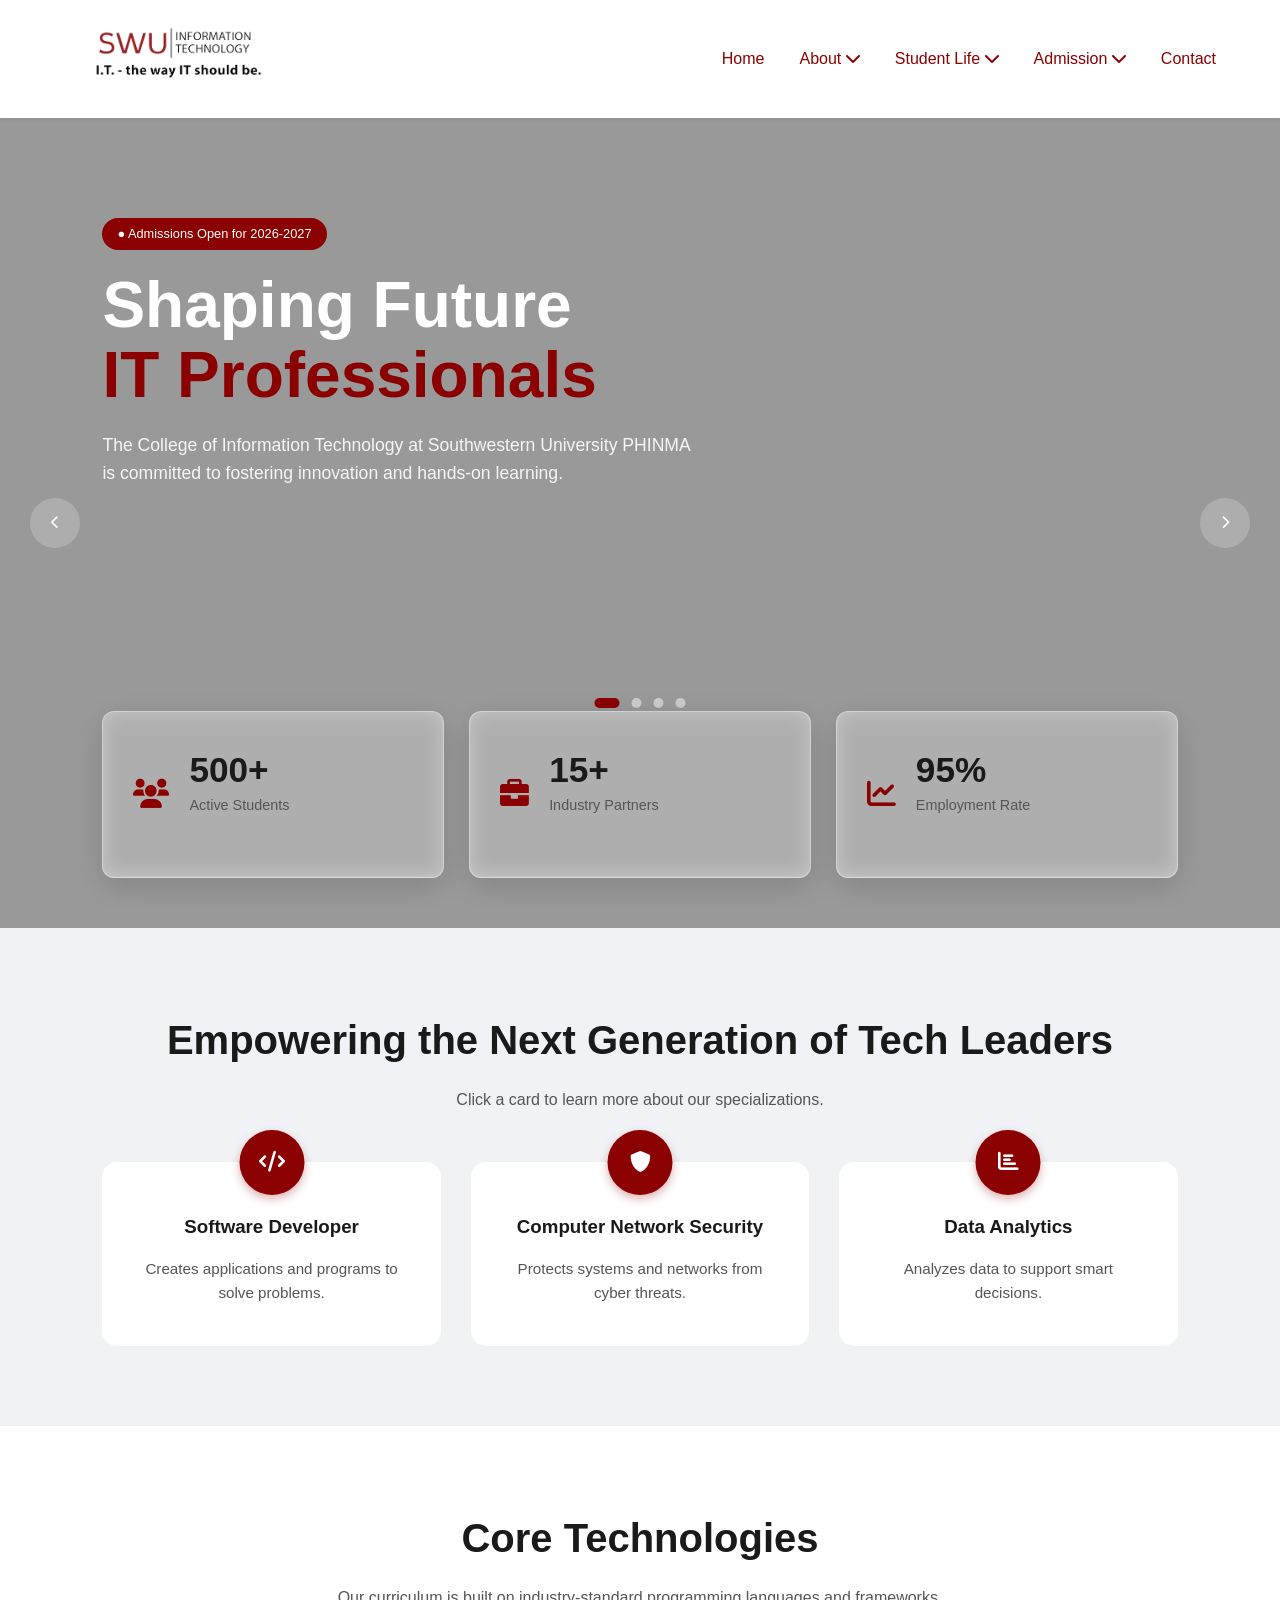
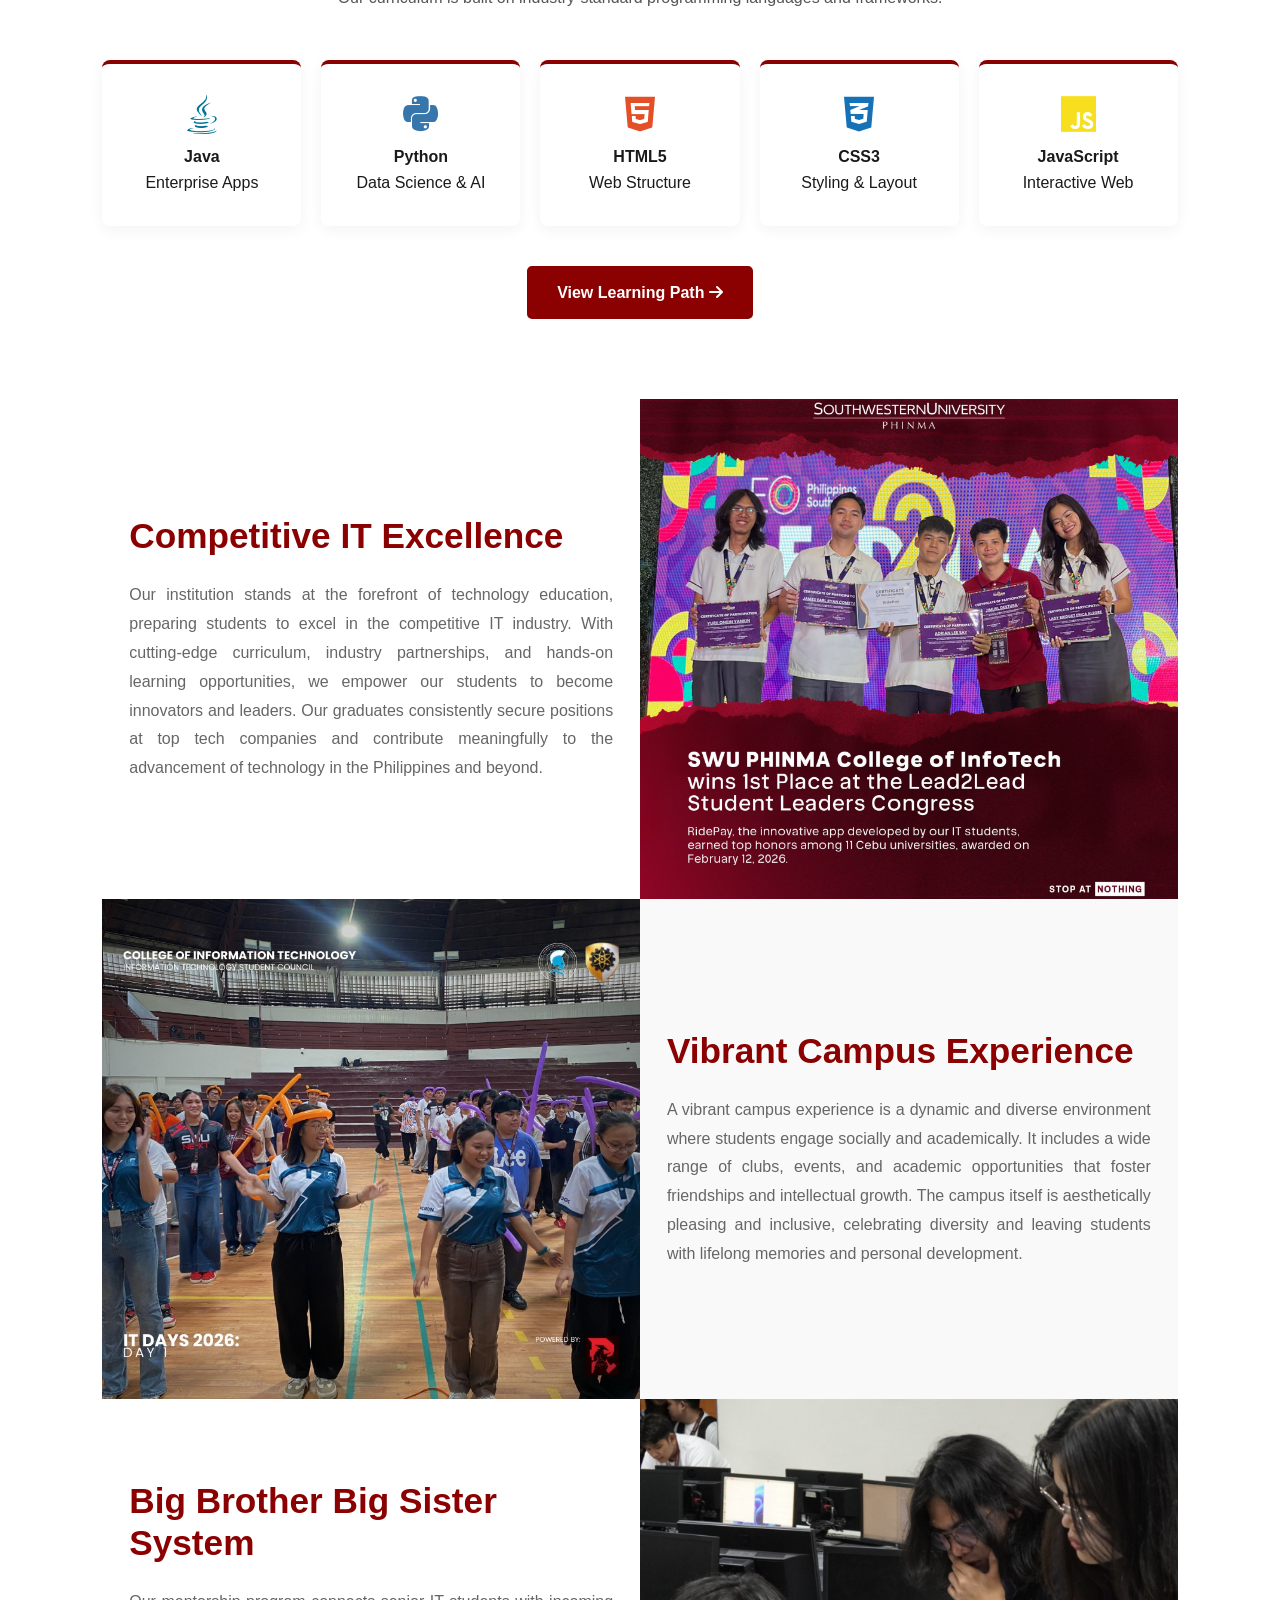
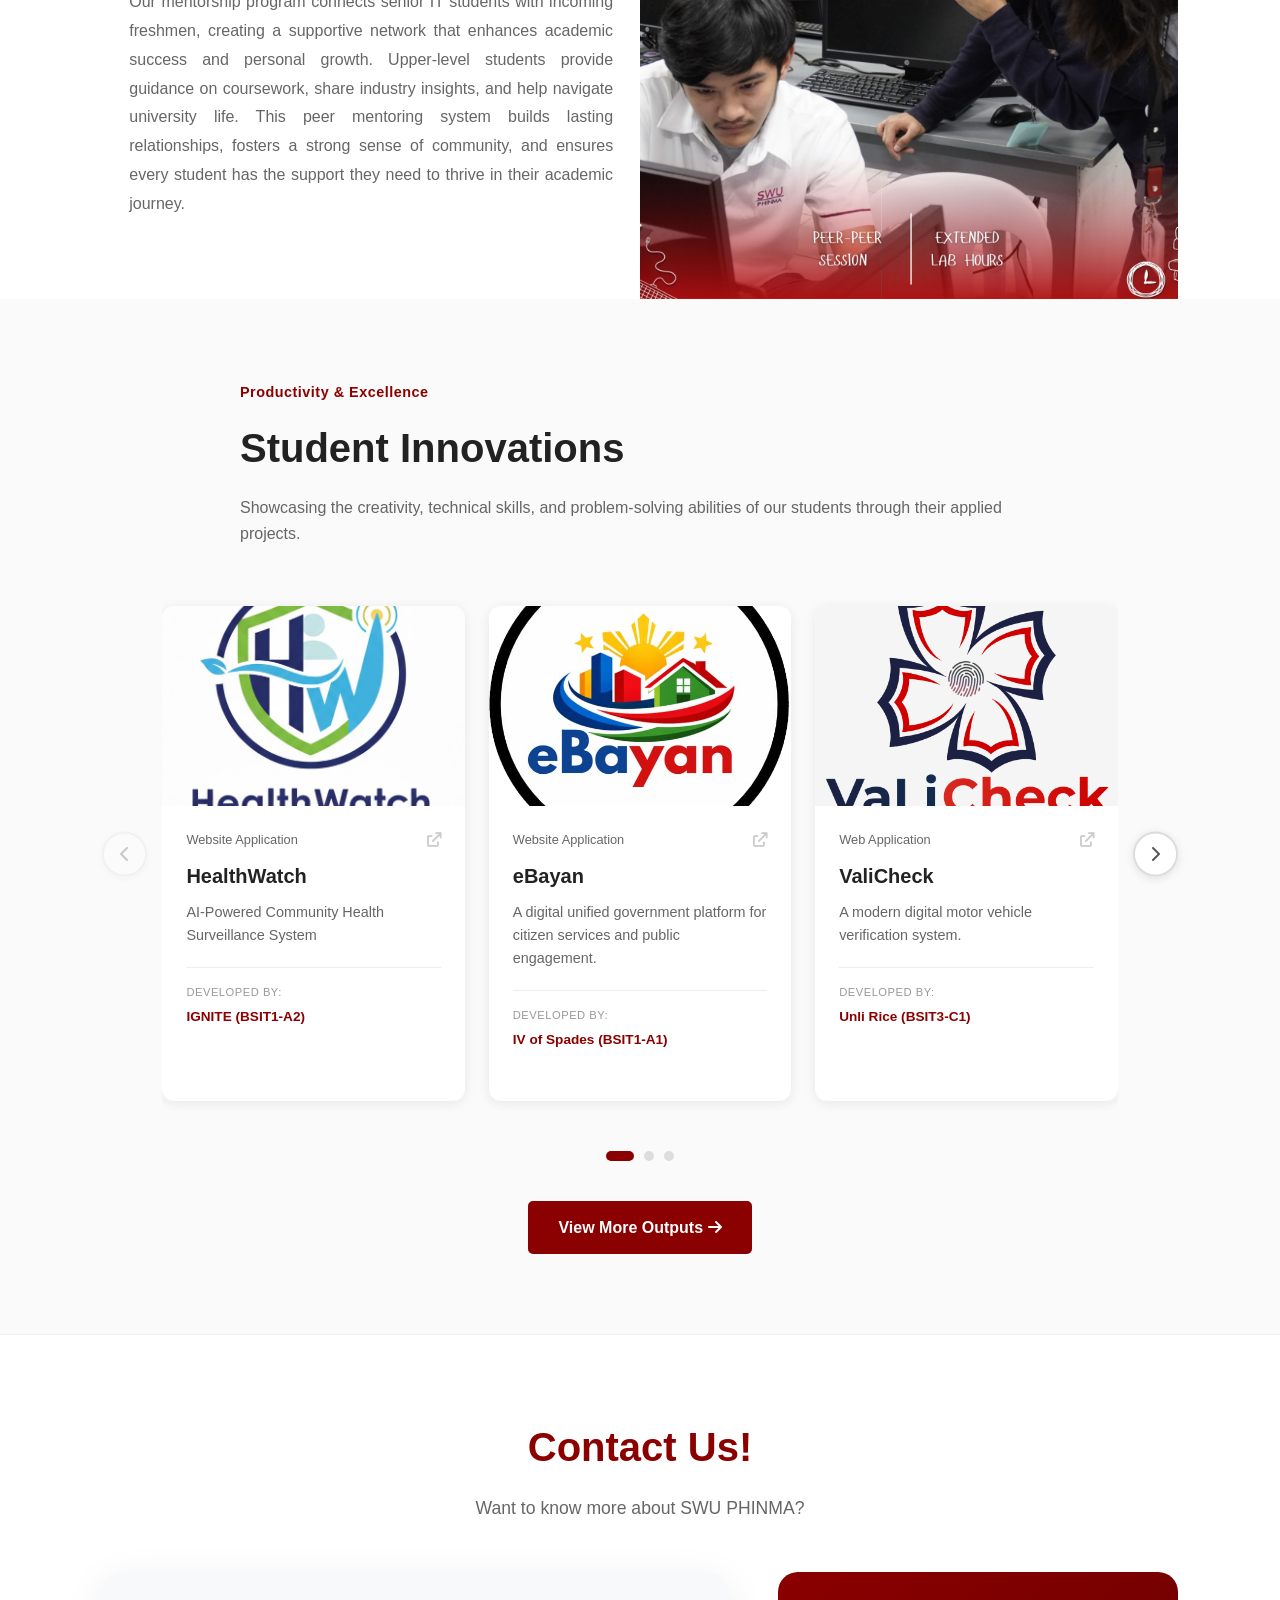
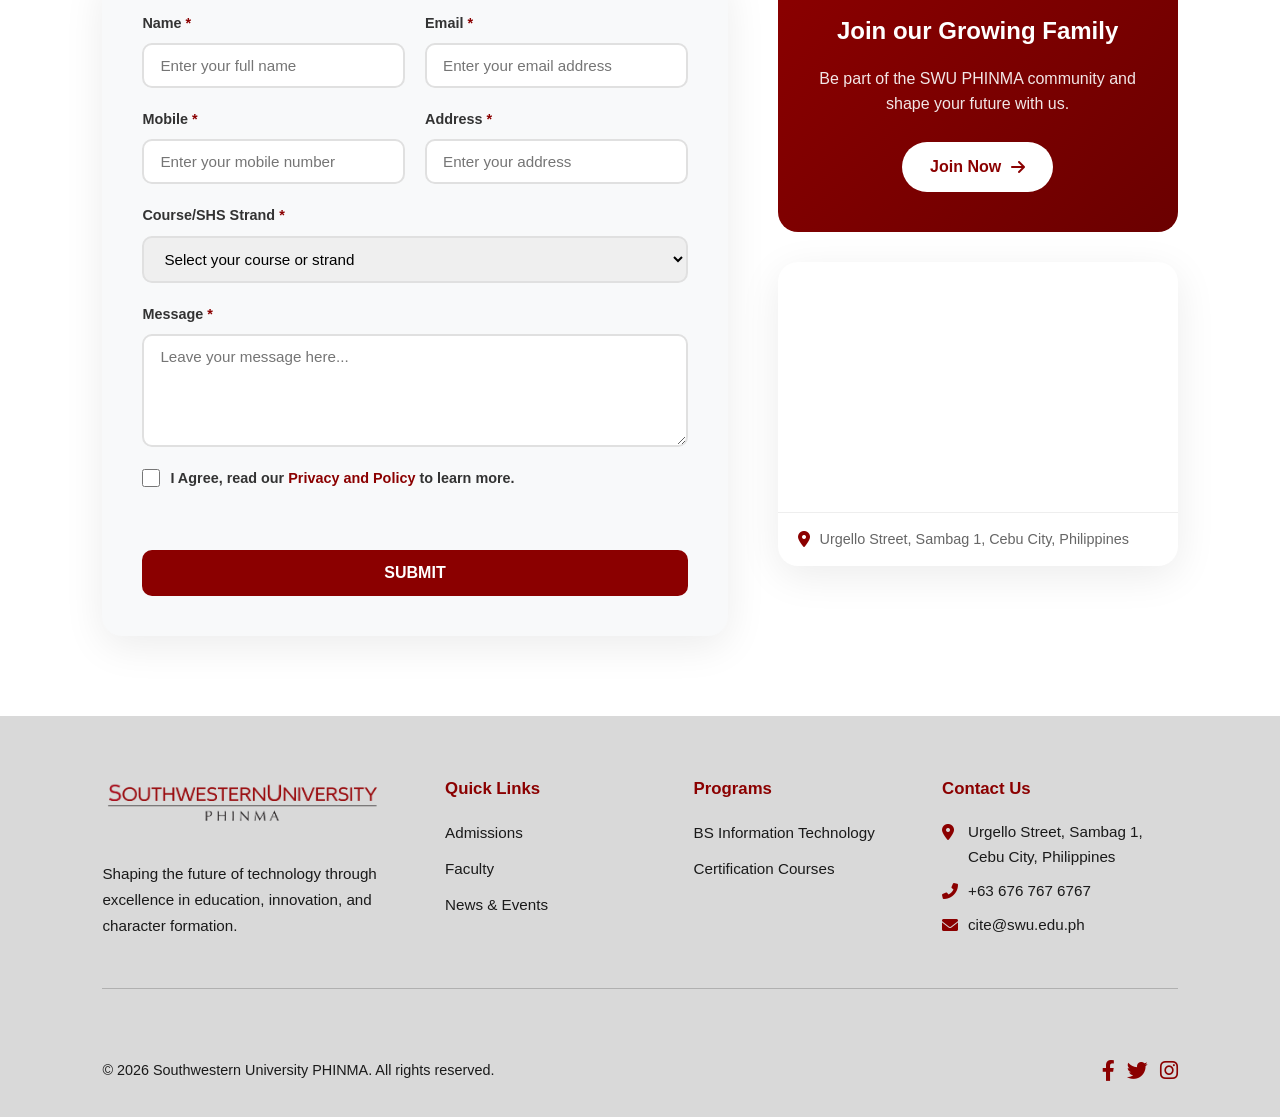
==== commit 8429b2e4: "header & footer changes" ====
--- a/index.html
+++ b/index.html
@@ -16,7 +16,7 @@
             <a href="https://swu.phinma.edu.ph/" target="_blank" class="logo">
                <!-- <img src="assets/images/branding/logos/university_banner.swu.png" alt="Southwestern University PHINMA Logo" class="logo-img">-->
             </a>
-            <div class="logo-divider"></div>
+           
             <div class="logo it-logo">
                 <a href="#">
                 <img src="assets/images/branding/logos/it_banner.swu.png" alt="SWU Information Technology" class="it-logo-img">
@@ -44,9 +44,8 @@
                 <li class="dropdown">
                     <a href="#">Admission <i class="fas fa-chevron-down"></i></a>
                     <ul class="dropdown-menu">
-                        <li><a href="#">How to Apply</a></li>
-                        <li><a href="#">Requirements</a></li>
-                        <li><a href="#">Tuition Fees</a></li>
+                        <li><a href="https://swu.phinma.edu.ph/new-student/" target="_blank">New Student</a></li>
+                        <li><a href="https://swu.phinma.edu.ph/transferee/" target="_blank">Transferee</a></li>
                     </ul>
                 </li>
                 <li><a href="pages/contact.html">Contact</a></li>
@@ -67,7 +66,7 @@
         </div>
 
         <div class="hero-content">
-            <a href="#admissions" class="admissions-badge">● Admissions Open for 2026-2027</a>
+            <a href="https://swu.phinma.edu.ph/new-student/" target="_blank" class="admissions-badge">● Admissions Open for 2026-2027</a>
             <h1>Shaping Future<br><span class="highlight">IT Professionals</span></h1>
             <p>The College of Information Technology at Southwestern University PHINMA is committed to fostering innovation and hands-on learning.</p>
         </div>
@@ -468,9 +467,9 @@
                                 <div class="projects-section">
                                     <h4><i class="fas fa-tasks"></i> Sample Projects</h4>
                                     <ul class="project-list">
-                                        <li><i class="fas fa-times-circle checkbox-icon"></i> Library Management System</li>
-                                        <li><i class="fas fa-times-circle checkbox-icon"></i> Banking Application</li>
-                                        <li><i class="fas fa-times-circle checkbox-icon"></i> E-commerce Platform</li>
+                                        <li><i class="fas fa-check-circle checkbox-icon checked"></i> Library Management System</li>
+                                        <li><i class="fas fa-check-circle checkbox-icon checked"></i> Banking Application</li>
+                                        <li><i class="fas fa-check-circle checkbox-icon checked"></i> E-commerce Platform</li>
                                     </ul>
                                 </div>
                             </div>
@@ -492,9 +491,9 @@
                                 <div class="projects-section">
                                     <h4><i class="fas fa-tasks"></i> Sample Projects</h4>
                                     <ul class="project-list">
-                                        <li><i class="fas fa-times-circle checkbox-icon"></i> Data Analytics Dashboard</li>
-                                        <li><i class="fas fa-times-circle checkbox-icon"></i> Machine Learning Models</li>
-                                        <li><i class="fas fa-times-circle checkbox-icon"></i> Web Scraping Tools</li>
+                                        <li><i class="fas fa-check-circle checkbox-icon checked"></i> Data Analytics Dashboard</li>
+                                        <li><i class="fas fa-check-circle checkbox-icon checked"></i> Machine Learning Models</li>
+                                        <li><i class="fas fa-check-circle checkbox-icon checked"></i> Web Scraping Tools</li>
                                     </ul>
                                 </div>
                             </div>
@@ -516,9 +515,9 @@
                                 <div class="projects-section">
                                     <h4><i class="fas fa-tasks"></i> Sample Projects</h4>
                                     <ul class="project-list">
-                                        <li><i class="fas fa-times-circle checkbox-icon"></i> Portfolio Websites</li>
-                                        <li><i class="fas fa-times-circle checkbox-icon"></i> Landing Pages</li>
-                                        <li><i class="fas fa-times-circle checkbox-icon"></i> Web Applications</li>
+                                        <li><i class="fas fa-check-circle checkbox-icon checked"></i> Portfolio Websites</li>
+                                        <li><i class="fas fa-check-circle checkbox-icon checked"></i> Landing Pages</li>
+                                        <li><i class="fas fa-check-circle checkbox-icon checked"></i> Web Applications</li>
                                     </ul>
                                 </div>
                             </div>
@@ -540,9 +539,9 @@
                                 <div class="projects-section">
                                     <h4><i class="fas fa-tasks"></i> Sample Projects</h4>
                                     <ul class="project-list">
-                                        <li><i class="fas fa-times-circle checkbox-icon"></i> Responsive Designs</li>
-                                        <li><i class="fas fa-times-circle checkbox-icon"></i> UI Components</li>
-                                        <li><i class="fas fa-times-circle checkbox-icon"></i> Animation Libraries</li>
+                                        <li><i class="fas fa-check-circle checkbox-icon checked"></i> Responsive Designs</li>
+                                        <li><i class="fas fa-check-circle checkbox-icon checked"></i> UI Components</li>
+                                        <li><i class="fas fa-check-circle checkbox-icon checked"></i> Animation Libraries</li>
                                     </ul>
                                 </div>
                             </div>
@@ -863,11 +862,9 @@
                 <div class="footer-column">
                     <h3>Quick Links</h3>
                     <ul>
-                        <li><a href="#admissions">Admissions</a></li>
-                        <li><a href="#calendar">Academic Calendar</a></li>
-                        <li><a href="#portal">Student Portal</a></li>
-                        <li><a href="#faculty">Faculty</a></li>
-                        <li><a href="#news">News & Events</a></li>
+                        <li><a href="https://swu.phinma.edu.ph/new-student/" target="_blank">Admissions</a></li>
+                        <li><a href="pages/about-swu-it.html#faculty-section">Faculty</a></li>
+                        <li><a href="pages/organizations.html#eventsGrid">News & Events</a></li>
                     </ul>
                 </div>
 
@@ -875,8 +872,6 @@
                     <h3>Programs</h3>
                     <ul>
                         <li><a href="#bs-it">BS Information Technology</a></li>
-                        <li><a href="#bs-cs">BS Computer Science</a></li>
-                        <li><a href="#associate">Associate in Computer Tech</a></li>
                         <li><a href="#certification">Certification Courses</a></li>
                     </ul>
                 </div>
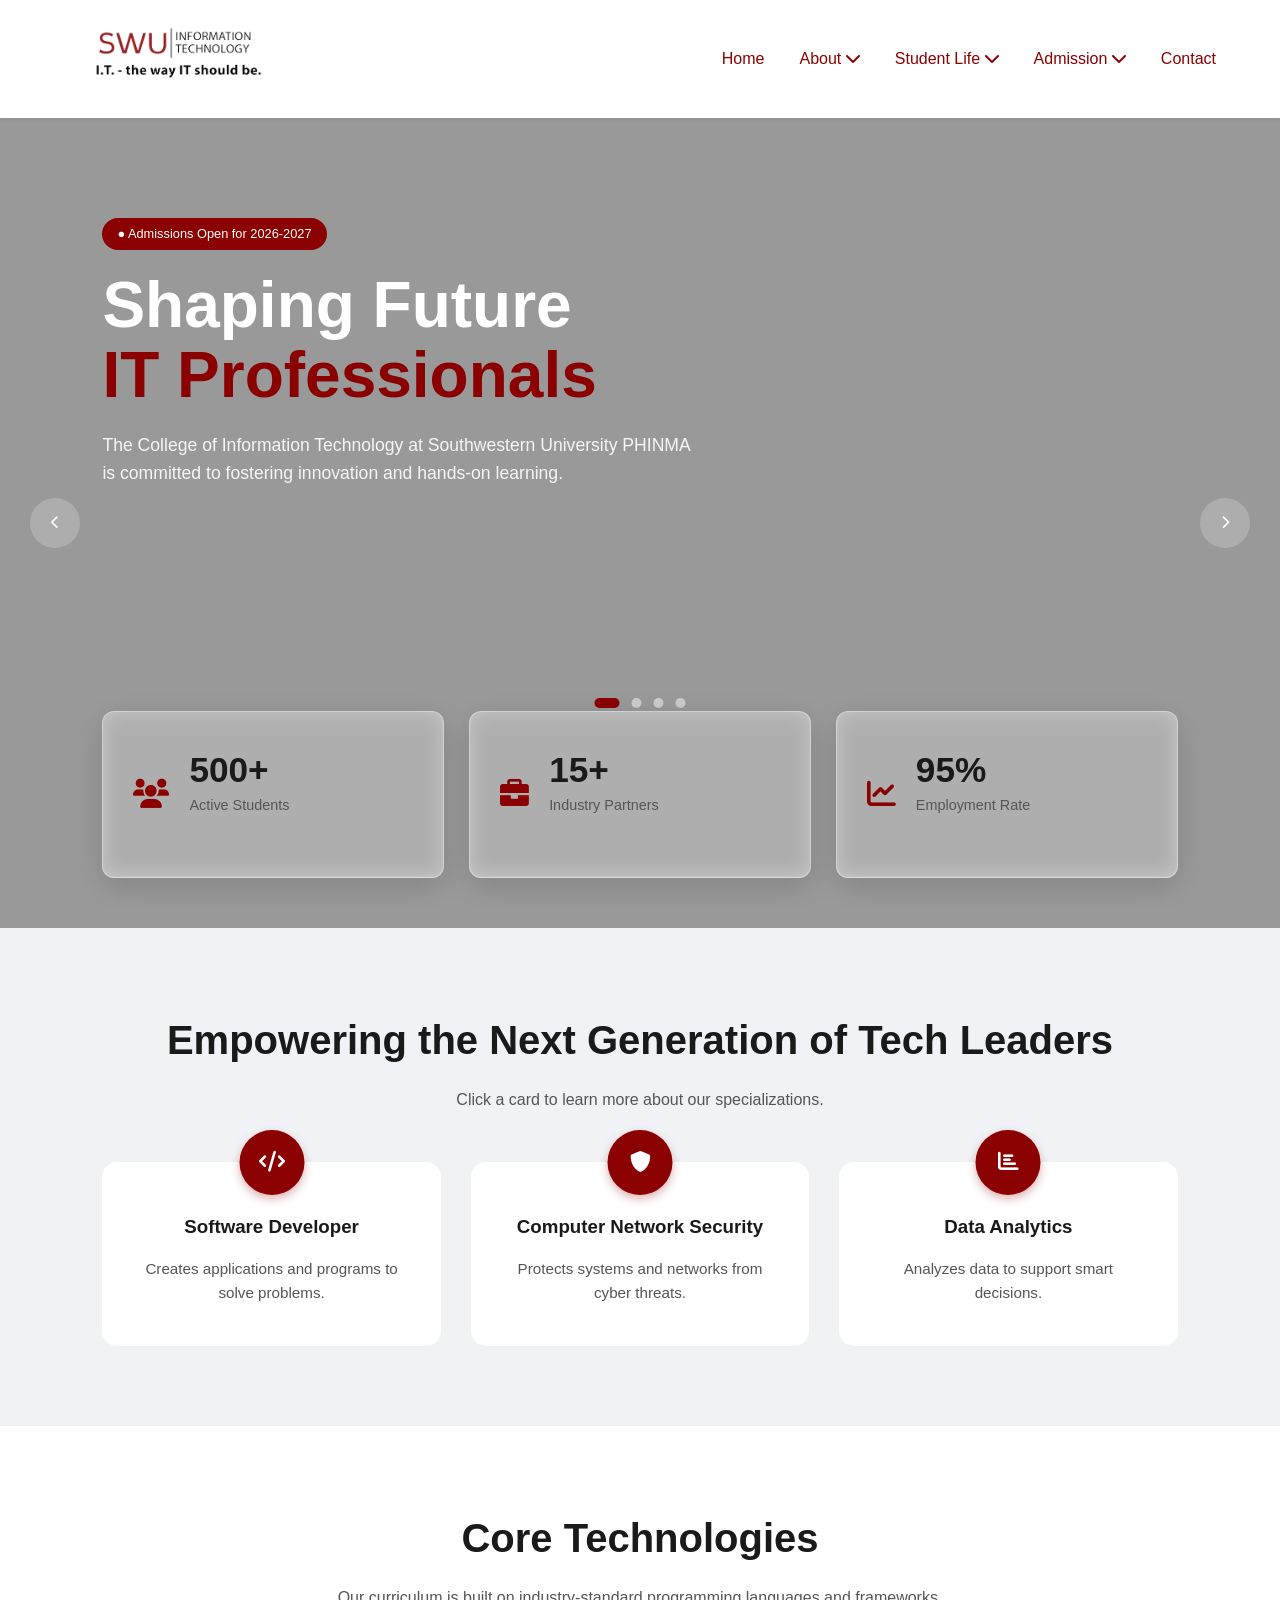
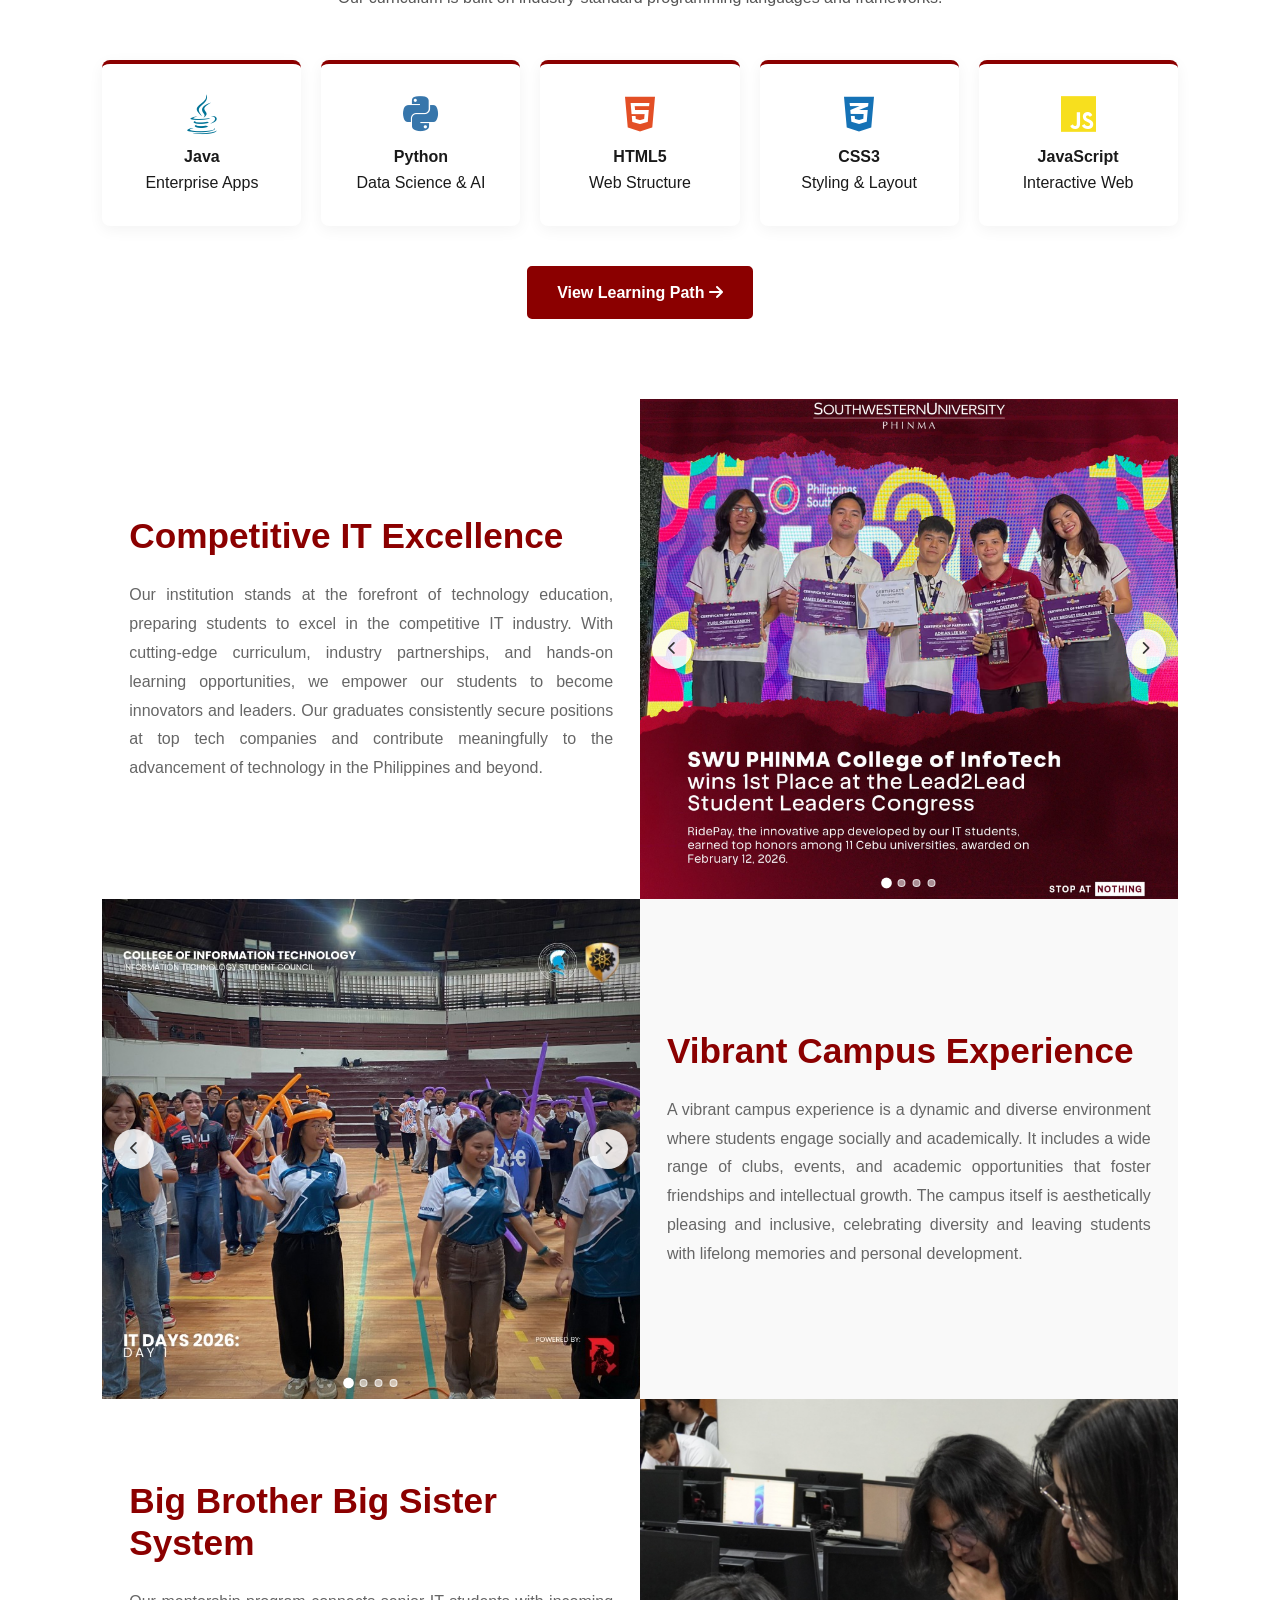
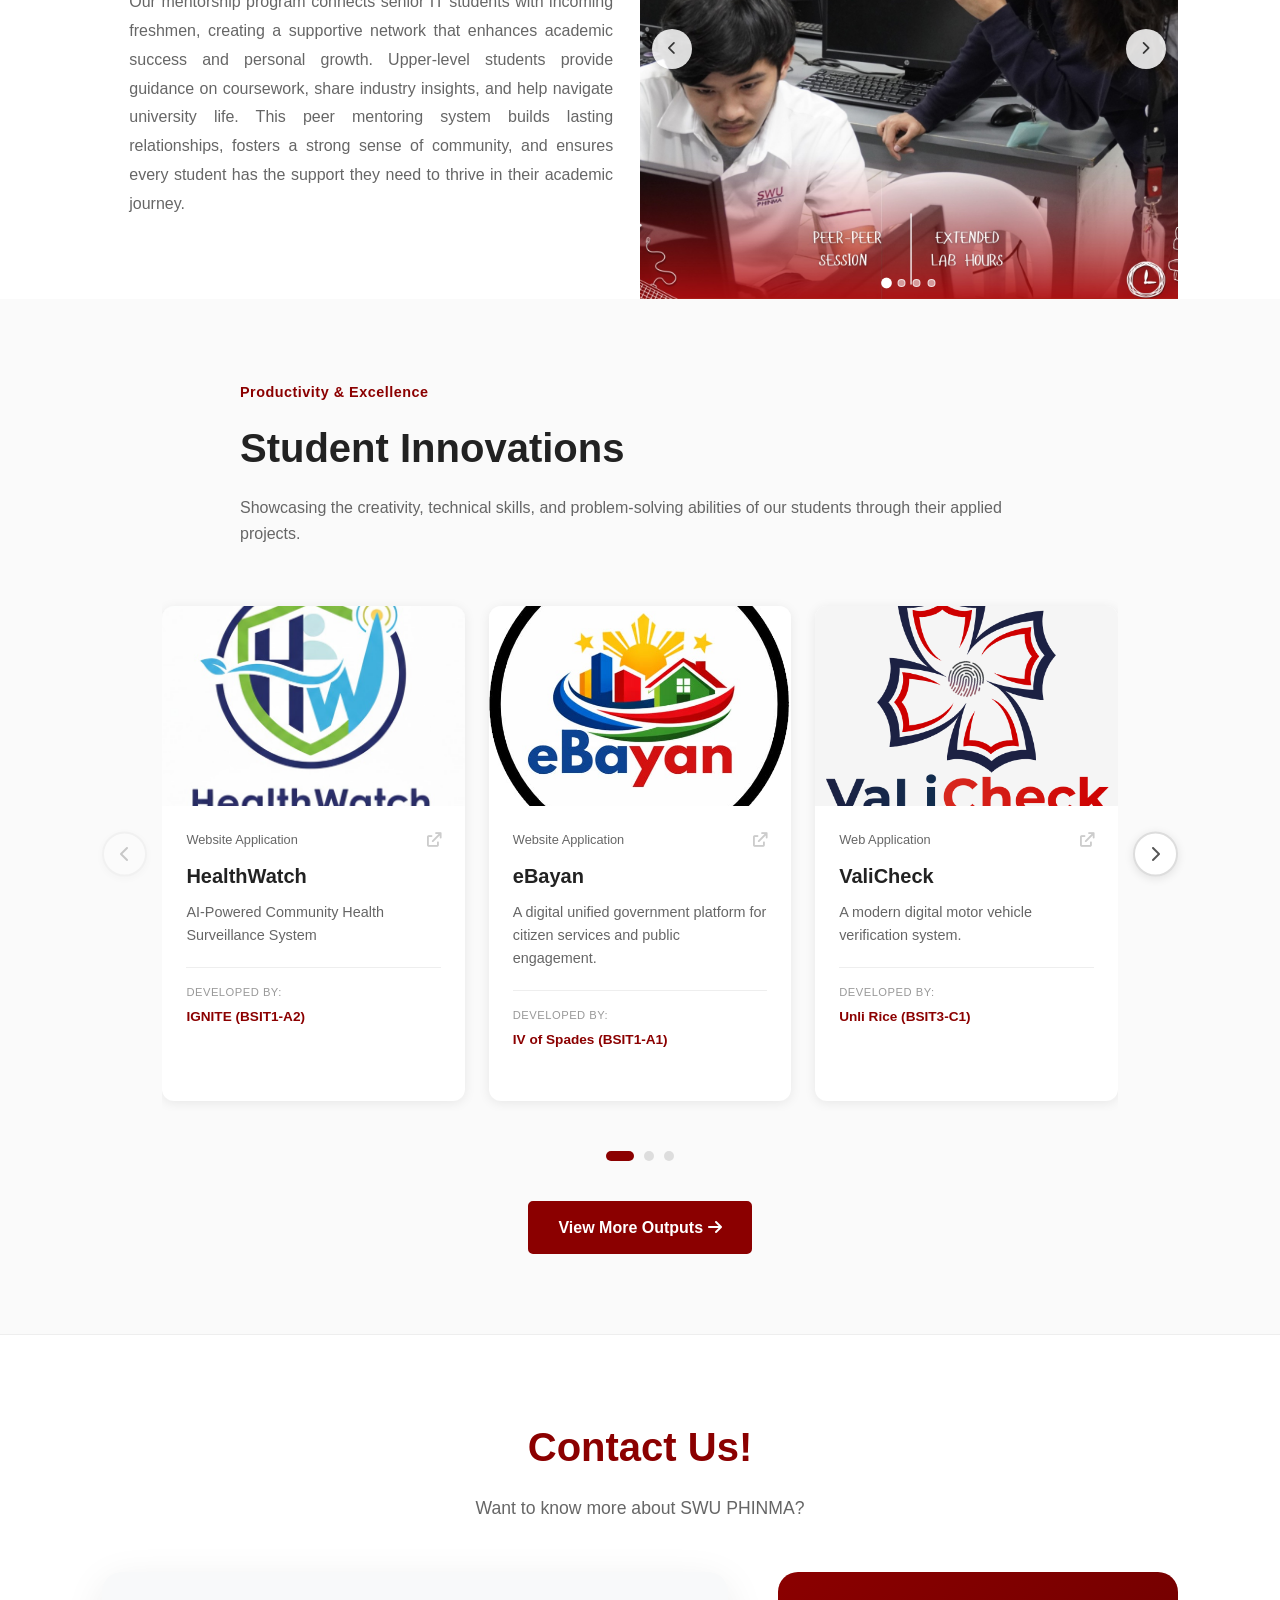
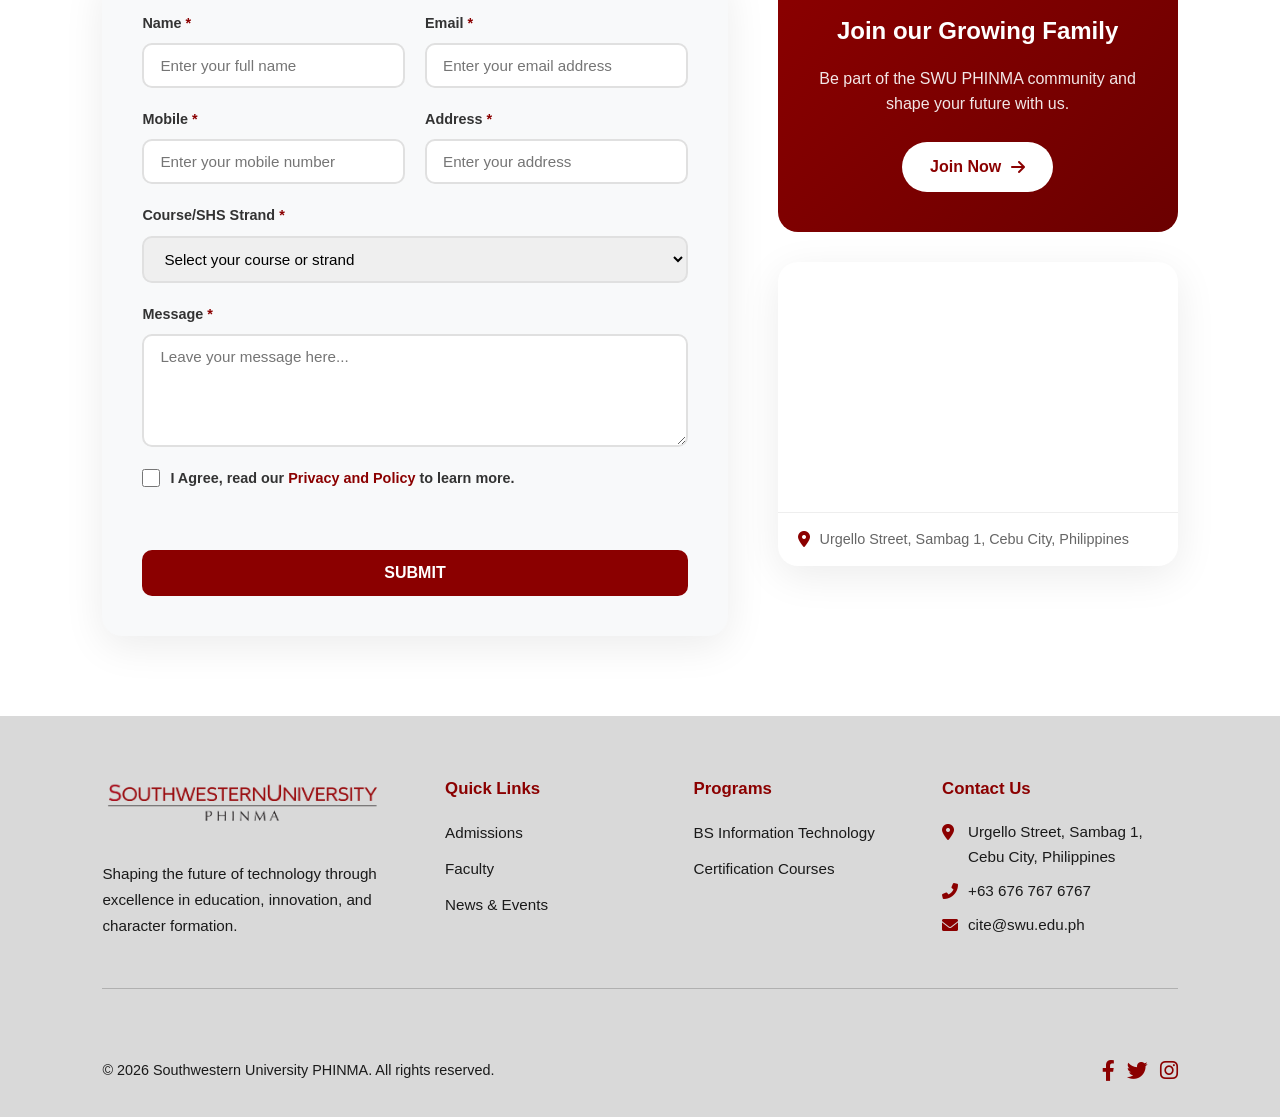
==== commit 0a5cffff: "added slider campus-program-section in index" ====
--- a/index.html
+++ b/index.html
@@ -4,7 +4,7 @@
     <meta charset="UTF-8">
     <meta name="viewport" content="width=device-width, initial-scale=1.0">
     <title>SWU PHINMA - College of Information Technology</title>
-    <link rel="icon" type="image/png" href="assets/images/branding/logos/SWU-PHINMA-Seal.jpg">
+    <link rel="icon" type="image/png" href="assets/images/branding/logos/SWU-PHINMA-Seal-favicon.png">
     <link rel="stylesheet" href="https://cdnjs.cloudflare.com/ajax/libs/font-awesome/6.0.0/css/all.min.css">
     <link rel="stylesheet" href="assets/css/style.css">
     <script src="https://www.google.com/recaptcha/api.js" async defer></script>
@@ -22,6 +22,11 @@
                 <img src="assets/images/branding/logos/it_banner.swu.png" alt="SWU Information Technology" class="it-logo-img">
                 </a>
             </div>
+        </div>
+        <div class="menu-toggle" id="mobile-menu">
+    <span class="bar"></span>
+    <span class="bar"></span>
+    <span class="bar"></span>
         </div>
         <nav>
             <ul>
@@ -140,10 +145,32 @@
                 <p>Our institution stands at the forefront of technology education, preparing students to excel in the competitive IT industry. With cutting-edge curriculum, industry partnerships, and hands-on learning opportunities, we empower our students to become innovators and leaders. Our graduates consistently secure positions at top tech companies and contribute meaningfully to the advancement of technology in the Philippines and beyond.</p>
             </div>
             <div class="campus-image">
-                <div class="image-placeholder">
-                    <!-- ADD YOUR IMAGE HERE: Replace src with your image path -->
-                    <img src="assets/images/organizations/Lead2Lead.jpg" alt="Competitive IT Excellence">
-                    <!-- Example: <img src="assets/images/your-image.jpg" alt="Description"> -->
+                <div class="campus-slider">
+                    <div class="campus-slider-track">
+                        <div class="campus-slide">
+                            <img src="assets/images/organizations/Lead2Lead.jpg" alt="Competitive IT Excellence">
+                        </div>
+                        <div class="campus-slide campus-slide-placeholder">
+                            <!-- ADD IMAGE 2: <img src="assets/images/your-image.jpg" alt="Description"> -->
+                            <i class="fas fa-camera"></i>
+                        </div>
+                        <div class="campus-slide campus-slide-placeholder">
+                            <!-- ADD IMAGE 3: <img src="assets/images/your-image.jpg" alt="Description"> -->
+                            <i class="fas fa-camera"></i>
+                        </div>
+                        <div class="campus-slide campus-slide-placeholder">
+                            <!-- ADD IMAGE 4: <img src="assets/images/your-image.jpg" alt="Description"> -->
+                            <i class="fas fa-camera"></i>
+                        </div>
+                    </div>
+                    <button class="campus-slider-btn campus-prev" aria-label="Previous"><i class="fas fa-chevron-left"></i></button>
+                    <button class="campus-slider-btn campus-next" aria-label="Next"><i class="fas fa-chevron-right"></i></button>
+                    <div class="campus-slider-dots">
+                        <span class="campus-dot active"></span>
+                        <span class="campus-dot"></span>
+                        <span class="campus-dot"></span>
+                        <span class="campus-dot"></span>
+                    </div>
                 </div>
             </div>
         </div>
@@ -151,9 +178,32 @@
         <!-- Row 2: Vibrant Campus Experience -->
         <div class="campus-row reverse">
             <div class="campus-image">
-                <div class="image-placeholder">
-                    <!-- ADD YOUR IMAGE HERE: Replace the icon below with <img src="assets/images/your-image.jpg" alt="Description"> -->
-                    <img src="assets/images/organizations/VibrantExp.jpg">
+                <div class="campus-slider">
+                    <div class="campus-slider-track">
+                        <div class="campus-slide">
+                            <img src="assets/images/organizations/VibrantExp.jpg" alt="Vibrant Campus Experience">
+                        </div>
+                        <div class="campus-slide campus-slide-placeholder">
+                            <!-- ADD IMAGE 2: <img src="assets/images/your-image.jpg" alt="Description"> -->
+                            <i class="fas fa-camera"></i>
+                        </div>
+                        <div class="campus-slide campus-slide-placeholder">
+                            <!-- ADD IMAGE 3: <img src="assets/images/your-image.jpg" alt="Description"> -->
+                            <i class="fas fa-camera"></i>
+                        </div>
+                        <div class="campus-slide campus-slide-placeholder">
+                            <!-- ADD IMAGE 4: <img src="assets/images/your-image.jpg" alt="Description"> -->
+                            <i class="fas fa-camera"></i>
+                        </div>
+                    </div>
+                    <button class="campus-slider-btn campus-prev" aria-label="Previous"><i class="fas fa-chevron-left"></i></button>
+                    <button class="campus-slider-btn campus-next" aria-label="Next"><i class="fas fa-chevron-right"></i></button>
+                    <div class="campus-slider-dots">
+                        <span class="campus-dot active"></span>
+                        <span class="campus-dot"></span>
+                        <span class="campus-dot"></span>
+                        <span class="campus-dot"></span>
+                    </div>
                 </div>
             </div>
             <div class="campus-content">
@@ -169,9 +219,32 @@
                 <p>Our mentorship program connects senior IT students with incoming freshmen, creating a supportive network that enhances academic success and personal growth. Upper-level students provide guidance on coursework, share industry insights, and help navigate university life. This peer mentoring system builds lasting relationships, fosters a strong sense of community, and ensures every student has the support they need to thrive in their academic journey.</p>
             </div>
             <div class="campus-image">
-                <div class="image-placeholder">
-                    <!-- ADD YOUR IMAGE HERE: Replace the icon below with <img src="assets/images/your-image.jpg" alt="Description"> -->
-                    <img src="assets/images/organizations/BigBro.jpg">
+                <div class="campus-slider">
+                    <div class="campus-slider-track">
+                        <div class="campus-slide">
+                            <img src="assets/images/organizations/BigBro.jpg" alt="Big Brother Big Sister System">
+                        </div>
+                        <div class="campus-slide campus-slide-placeholder">
+                            <!-- ADD IMAGE 2: <img src="assets/images/your-image.jpg" alt="Description"> -->
+                            <i class="fas fa-camera"></i>
+                        </div>
+                        <div class="campus-slide campus-slide-placeholder">
+                            <!-- ADD IMAGE 3: <img src="assets/images/your-image.jpg" alt="Description"> -->
+                            <i class="fas fa-camera"></i>
+                        </div>
+                        <div class="campus-slide campus-slide-placeholder">
+                            <!-- ADD IMAGE 4: <img src="assets/images/your-image.jpg" alt="Description"> -->
+                            <i class="fas fa-camera"></i>
+                        </div>
+                    </div>
+                    <button class="campus-slider-btn campus-prev" aria-label="Previous"><i class="fas fa-chevron-left"></i></button>
+                    <button class="campus-slider-btn campus-next" aria-label="Next"><i class="fas fa-chevron-right"></i></button>
+                    <div class="campus-slider-dots">
+                        <span class="campus-dot active"></span>
+                        <span class="campus-dot"></span>
+                        <span class="campus-dot"></span>
+                        <span class="campus-dot"></span>
+                    </div>
                 </div>
             </div>
         </div>
--- a/assets/css/style.css
+++ b/assets/css/style.css
@@ -964,6 +964,99 @@
     letter-spacing: 1px;
 }
 
+/* ===== CAMPUS SLIDER ===== */
+.campus-slider {
+    position: relative;
+    width: 100%;
+    height: 100%;
+    overflow: hidden;
+}
+
+.campus-slider-track {
+    display: flex;
+    width: 400%;
+    height: 100%;
+    transition: transform 0.4s ease;
+    will-change: transform;
+}
+
+.campus-slide {
+    width: 25%;
+    height: 100%;
+    flex-shrink: 0;
+    overflow: hidden;
+    background: linear-gradient(135deg, #f0f0f0 0%, #e0e0e0 100%);
+    display: flex;
+    align-items: center;
+    justify-content: center;
+}
+
+.campus-slide img {
+    width: 100%;
+    height: 100%;
+    object-fit: cover;
+    object-position: center;
+}
+
+.campus-slide-placeholder i {
+    font-size: 4rem;
+    color: #ccc;
+    opacity: 0.5;
+}
+
+.campus-slider-btn {
+    position: absolute;
+    top: 50%;
+    transform: translateY(-50%);
+    background: rgba(255, 255, 255, 0.85);
+    border: none;
+    border-radius: 50%;
+    width: 40px;
+    height: 40px;
+    display: flex;
+    align-items: center;
+    justify-content: center;
+    cursor: pointer;
+    z-index: 10;
+    box-shadow: 0 2px 8px rgba(0, 0, 0, 0.2);
+    transition: background 0.2s, transform 0.2s;
+    color: #333;
+    font-size: 0.85rem;
+}
+
+.campus-slider-btn:hover {
+    background: white;
+    transform: translateY(-50%) scale(1.08);
+}
+
+.campus-prev { left: 12px; }
+.campus-next { right: 12px; }
+
+.campus-slider-dots {
+    position: absolute;
+    bottom: 12px;
+    left: 50%;
+    transform: translateX(-50%);
+    display: flex;
+    gap: 7px;
+    z-index: 10;
+}
+
+.campus-dot {
+    width: 8px;
+    height: 8px;
+    border-radius: 50%;
+    background: rgba(255, 255, 255, 0.55);
+    cursor: pointer;
+    transition: background 0.25s, transform 0.25s;
+    border: 1.5px solid rgba(255, 255, 255, 0.7);
+}
+
+.campus-dot.active {
+    background: white;
+    transform: scale(1.35);
+}
+
 /* ===== STUDENT OUTPUTS SECTION ===== */
 #student-outputs-section {
     background: #fafafa;
@@ -5128,4 +5221,143 @@
         opacity: 1;
         transform: translateY(0);
     }
+}
+
+
+/* Hamburger Menu Styles */
+.menu-toggle {
+    display: none; /* Hidden on desktop */
+    flex-direction: column;
+    cursor: pointer;
+    gap: 5px;
+    z-index: 1100;
+}
+
+.menu-toggle .bar {
+    width: 25px;
+    height: 3px;
+    background-color: var(--primary-red);
+    transition: all 0.3s ease;
+}
+
+/* Mobile Media Query */
+@media (max-width: 768px) {
+    .menu-toggle {
+        display: flex; /* Show hamburger on mobile */
+    }
+
+    nav {
+        position: fixed;
+        top: 0;
+        right: -100%; /* Hide menu off-screen */
+        width: 70%;
+        height: 100vh;
+        background: var(--white);
+        box-shadow: -5px 0 15px rgba(0,0,0,0.1);
+        transition: 0.4s right ease;
+        padding-top: 100px;
+        z-index: 1040;
+    }
+
+    nav.active {
+        right: 0; /* Slide menu in */
+    }
+
+    nav ul {
+        flex-direction: column;
+        align-items: center;
+        gap: 25px;
+    }
+
+    /* Animate Hamburger to X */
+    .menu-toggle.is-active .bar:nth-child(2) { opacity: 0; }
+    .menu-toggle.is-active .bar:nth-child(1) { transform: translateY(8px) rotate(45deg); }
+    .menu-toggle.is-active .bar:nth-child(3) { transform: translateY(-8px) rotate(-45deg); }
+}
+
+/* ============================================================
+   CONSOLIDATED MOBILE RESPONSIVENESS (Fixes for index.html)
+   ============================================================ */
+@media (max-width: 768px) {
+    /* 1. Header & Nav Fixes */
+    header {
+        padding: 15px 5%;
+        justify-content: space-between;
+        height: 70px;
+    }
+
+    .logo-container {
+        flex-direction: row; /* Keep logo and hamburger on one line */
+        align-items: center;
+    }
+
+    .it-logo-img {
+        height: 40px; /* Smaller logo for mobile header space */
+    }
+
+    /* 2. Hero Section Layout Fix */
+    .hero {
+        height: auto; /* Allow content to dictate height on mobile */
+        min-height: 100vh;
+        padding: 100px 5% 40px; /* Space for the fixed header */
+        justify-content: center;
+    }
+
+    .hero h1 {
+        font-size: 2.2rem; /* Scaled down from 4rem to fit phone screen */
+        line-height: 1.2;
+        text-align: center;
+    }
+
+    .hero p {
+        font-size: 1rem;
+        text-align: center;
+        margin: 0 auto 30px;
+    }
+
+    .admissions-badge {
+        margin-top: 0;
+        align-self: center;
+    }
+
+    /* 3. Stats Cards Fix (Prevent Overlapping) */
+    .stats-container {
+        position: relative; /* Remove absolute positioning on mobile */
+        bottom: 0;
+        left: 0;
+        right: 0;
+        flex-direction: column; /* Stack cards vertically */
+        gap: 15px;
+        margin-top: 40px;
+        padding: 0;
+    }
+
+    .stat-card {
+        padding: 20px;
+        background: rgba(255, 255, 255, 0.9); /* More solid for readability */
+    }
+
+    .stat-card h2 {
+        font-size: 1.8rem;
+    }
+
+    /* 4. Career Grid Fix */
+    .career-grid {
+        grid-template-columns: 1fr; /* 1 card per row */
+        gap: 50px; /* Space for the icons that pop out of the top */
+    }
+
+    /* 5. Section Headers */
+    .section-header h2 {
+        font-size: 1.8rem;
+    }
+
+    .section-padding {
+        padding: 60px 5%;
+    }
+
+    /* 6. Fix for Background Video/Slider */
+    .hero::after {
+        z-index: -1; /* Ensure overlay doesn't block clicking buttons */
+    }
 }
